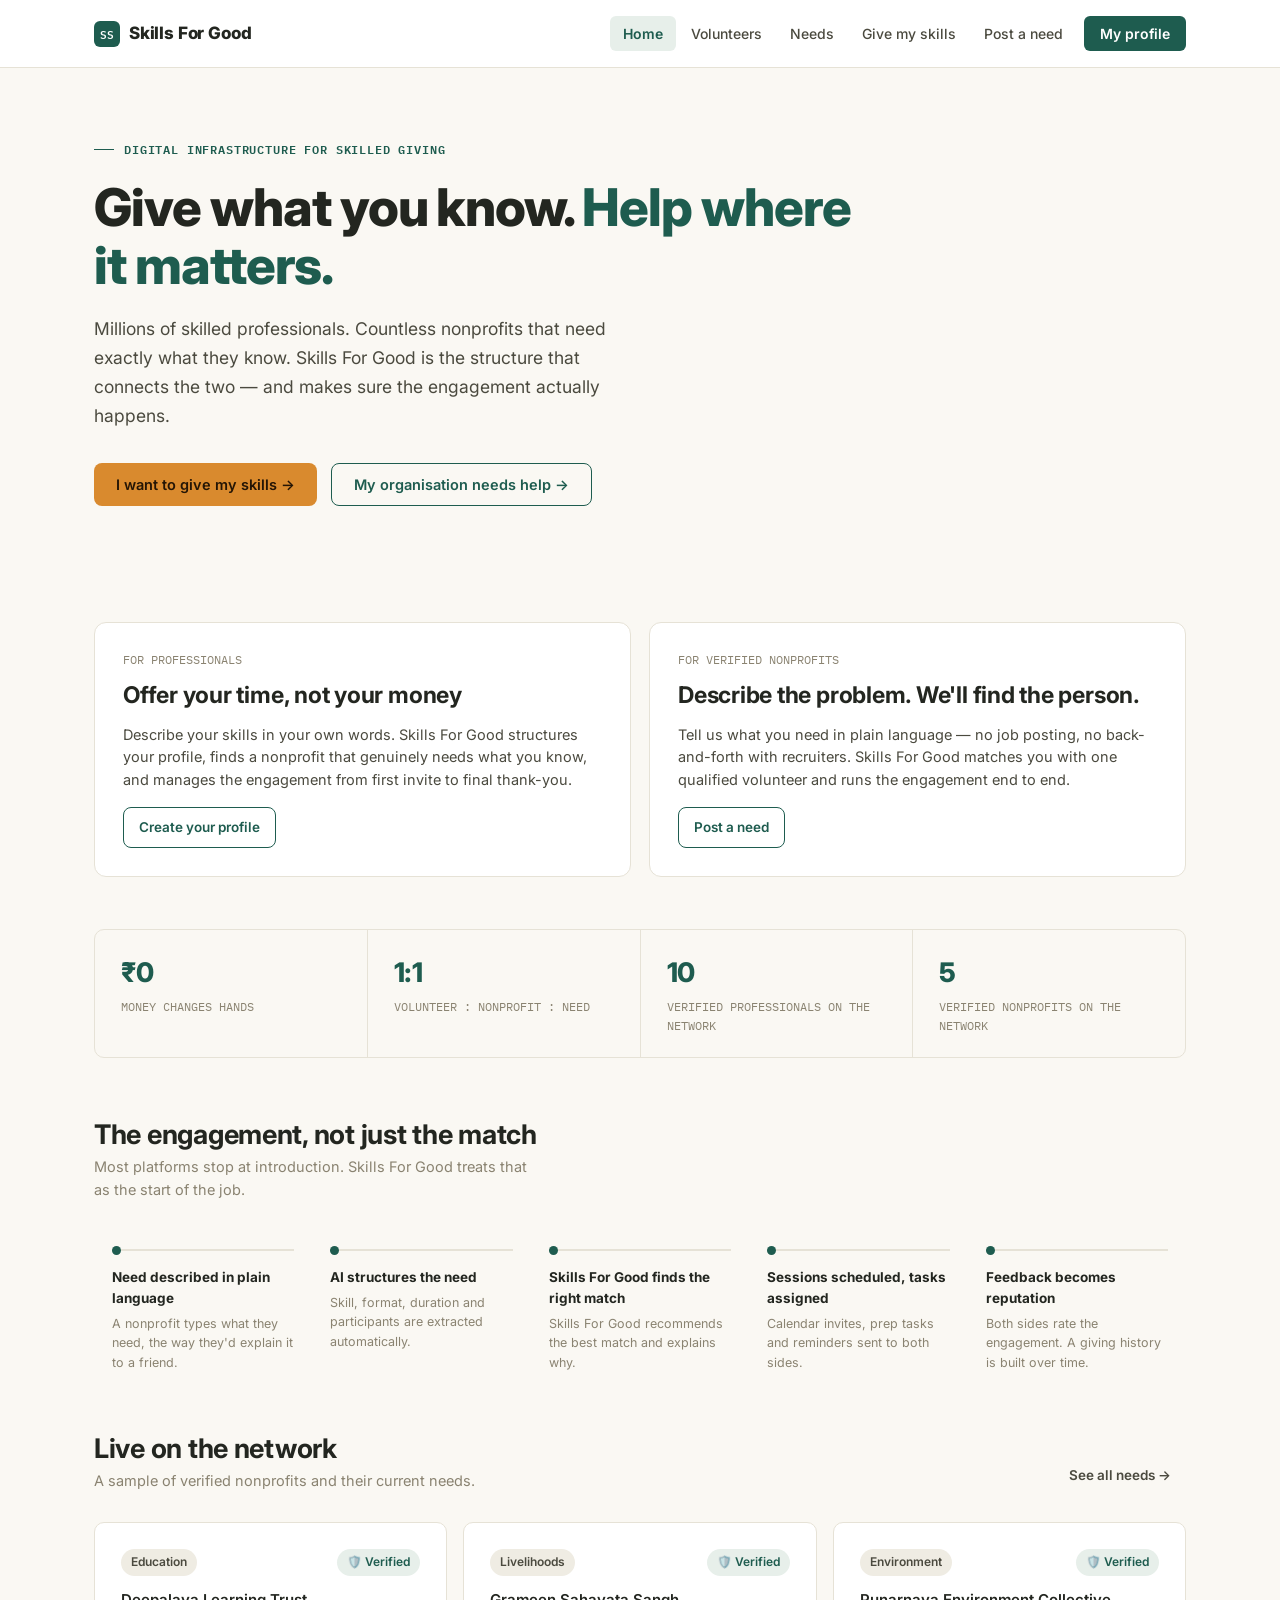
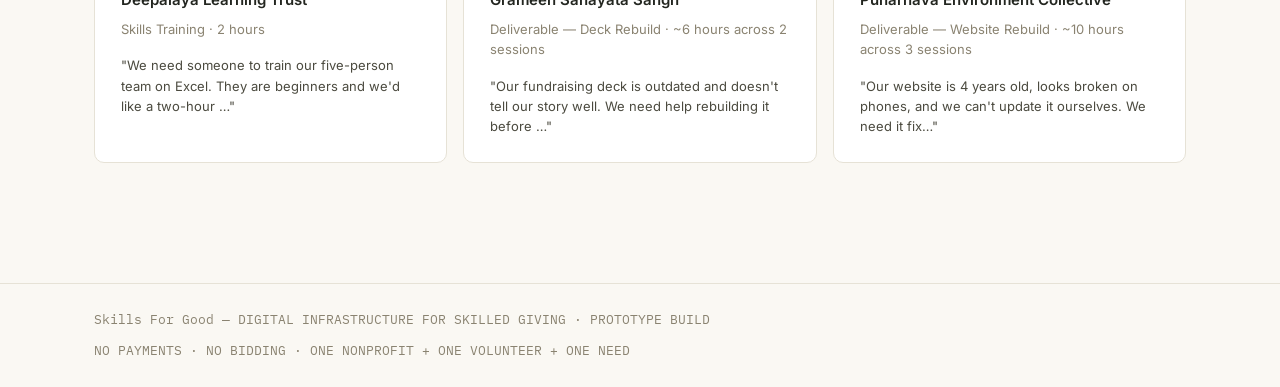
==== index.html @ 3fe84c93 "Update and rename index.html.html to index.html Changed title Changed SkillSetu to Skills For Good" ====
<!DOCTYPE html>
<html lang="en">
<head>
<meta charset="UTF-8">
<meta name="viewport" content="width=device-width, initial-scale=1.0">
<title>Skills-For-Good — Give what you know</title>
<link rel="preconnect" href="https://fonts.googleapis.com">
<link href="https://fonts.googleapis.com/css2?family=Inter:wght@400;500;600;700;800&family=IBM+Plex+Mono:wght@400;500;600&display=swap" rel="stylesheet">
<style>
:root{
  --ink:#232620;
  --ink-soft:#4B4A3F;
  --paper:#FAF8F3;
  --paper-raised:#FFFFFF;
  --primary:#1E5C4F;
  --primary-soft:#28715F;
  --primary-wash:#E7EFEA;
  --marigold:#D98A2E;
  --marigold-wash:#FBEEDC;
  --line:#E6E2D6;
  --line-soft:#EFECE3;
  --muted:#8A8371;
  --danger:#B5493F;
  --danger-wash:#F5E2DF;
  --radius:10px;
}
*{box-sizing:border-box; margin:0; padding:0;}
body{
  font-family:'Inter', sans-serif;
  background:var(--paper);
  color:var(--ink);
  -webkit-font-smoothing:antialiased;
  line-height:1.55;
}
.font-mono{ font-family:'IBM Plex Mono', monospace; }
a{ color:inherit; text-decoration:none; }
button{ font-family:inherit; cursor:pointer; border:none; background:none; }
::selection{ background:var(--marigold-wash); }

#app{ min-height:100vh; display:flex; flex-direction:column; }
.topnav{ position:sticky; top:0; z-index:50; background:var(--paper-raised); border-bottom:1px solid var(--line); }
.topnav-inner{ max-width:1140px; margin:0 auto; padding:16px 24px; display:flex; align-items:center; justify-content:space-between; gap:20px; }
.brand{ display:flex; align-items:center; gap:9px; font-weight:800; font-size:17px; letter-spacing:-0.01em; color:var(--ink); }
.brand-mark{ width:26px; height:26px; border-radius:6px; background:var(--primary); color:#fff; display:flex; align-items:center; justify-content:center; font-family:'IBM Plex Mono',monospace; font-weight:600; font-size:11px; }
.nav-links{ display:flex; gap:2px; align-items:center; }
.nav-links button{ color:var(--ink-soft); font-size:14px; font-weight:500; padding:9px 13px; border-radius:6px; transition:all .15s; }
.nav-links button:hover{ color:var(--ink); background:var(--line-soft); }
.nav-links button.active{ color:var(--primary); background:var(--primary-wash); font-weight:600; }
.nav-cta{ background:var(--primary) !important; color:#fff !important; padding:9px 16px !important; border-radius:6px; font-weight:600 !important; margin-left:6px; }
.nav-cta:hover{ background:var(--primary-soft) !important; }

.page{ flex:1; }
.container{ max-width:1140px; margin:0 auto; padding:0 24px; }
.container-narrow{ max-width:720px; margin:0 auto; padding:0 24px; }

footer{ border-top:1px solid var(--line); padding:26px 24px; margin-top:64px; }
footer .container{ display:flex; justify-content:space-between; align-items:center; flex-wrap:wrap; gap:12px; }
.footer-note{ font-size:12.5px; color:var(--muted); font-family:'IBM Plex Mono',monospace; }

.btn{ display:inline-flex; align-items:center; justify-content:center; gap:8px; padding:12px 22px; border-radius:8px; font-size:14.5px; font-weight:600; transition:all .15s; white-space:nowrap; }
.btn-primary{ background:var(--primary); color:#fff; }
.btn-primary:hover{ background:var(--primary-soft); }
.btn-accent{ background:var(--marigold); color:#241505; }
.btn-accent:hover{ background:#C67A24; }
.btn-outline{ background:transparent; color:var(--primary); border:1.5px solid var(--primary); }
.btn-outline:hover{ background:var(--primary-wash); }
.btn-ghost{ background:transparent; color:var(--ink-soft); }
.btn-ghost:hover{ color:var(--ink); }
.btn-sm{ padding:9px 15px; font-size:13.5px; }
.btn-block{ width:100%; }
.btn:disabled{ opacity:0.4; cursor:not-allowed; }

.card{ background:var(--paper-raised); border:1px solid var(--line); border-radius:var(--radius); padding:26px; }
.eyebrow{ font-family:'IBM Plex Mono',monospace; text-transform:uppercase; letter-spacing:0.08em; font-size:11px; color:var(--primary); font-weight:600; }
.eyebrow.warm{ color:var(--marigold); }
.eyebrow.mut{ color:var(--muted); }
.badge{ display:inline-flex; align-items:center; gap:6px; font-size:12px; font-weight:600; padding:4px 10px; border-radius:100px; }
.badge-verified{ background:var(--primary-wash); color:var(--primary); }
.badge-pending{ background:var(--marigold-wash); color:#8C5A14; }
.badge-neutral{ background:var(--line-soft); color:var(--ink-soft); }
.badge-danger{ background:var(--danger-wash); color:var(--danger); }
.chip{ display:inline-flex; padding:5px 12px; border-radius:100px; font-size:13px; background:var(--primary-wash); color:var(--primary); font-weight:500; }
.divider{ height:1px; background:var(--line); border:none; margin:24px 0; }
.hr-dash{ border:none; border-top:1.5px dashed var(--line); margin:20px 0; }

textarea, input[type=text], input[type=number], input[type=tel], select{
  width:100%; font-family:'Inter',sans-serif; font-size:15px; padding:13px 14px;
  border:1.5px solid var(--line); border-radius:8px; background:#fff; color:var(--ink); transition:border .15s;
}
textarea:focus, input:focus, select:focus{ outline:none; border-color:var(--primary); }
label.field-label{ display:block; font-size:13px; font-weight:600; color:var(--ink-soft); margin-bottom:7px; }

.hero{ padding:72px 0 56px; }
.hero-eyebrow{ font-family:'IBM Plex Mono',monospace; font-size:12px; letter-spacing:0.07em; text-transform:uppercase; color:var(--primary); font-weight:600; margin-bottom:20px; display:flex; align-items:center; gap:10px; }
.hero-eyebrow::before{ content:''; width:20px; height:1.5px; background:var(--primary); }
.hero h1{ font-weight:800; font-size:clamp(34px,4.6vw,52px); line-height:1.12; letter-spacing:-0.02em; max-width:760px; color:var(--ink); }
.hero h1 span{ color:var(--primary); }
.hero p.lede{ font-size:17.5px; color:var(--ink-soft); max-width:560px; margin-top:20px; line-height:1.65; }
.hero-actions{ display:flex; gap:14px; margin-top:32px; flex-wrap:wrap; }

.split-cards{ display:grid; grid-template-columns:1fr 1fr; gap:18px; margin-top:60px; }
.side-card{ border:1.5px solid var(--line); border-radius:12px; padding:28px; background:var(--paper-raised); transition:border-color .15s, transform .15s; cursor:pointer; }
.side-card:hover{ border-color:var(--primary); transform:translateY(-2px); }
.side-card .num{ font-family:'IBM Plex Mono',monospace; font-size:11.5px; color:var(--muted); }
.side-card h3{ font-size:23px; margin:10px 0 10px; color:var(--ink); font-weight:700; letter-spacing:-0.01em; }
.side-card p{ color:var(--ink-soft); font-size:14.5px; margin-bottom:16px; }

.stat-strip{ display:flex; gap:0; border:1px solid var(--line); border-radius:var(--radius); overflow:hidden; margin-top:52px; }
.stat-strip .stat{ flex:1; padding:22px 26px; border-right:1px solid var(--line); }
.stat-strip .stat:last-child{ border-right:none; }
.stat .stat-num{ font-size:27px; font-weight:800; color:var(--primary); letter-spacing:-0.01em; }
.stat .stat-label{ font-size:12px; color:var(--muted); margin-top:4px; font-family:'IBM Plex Mono',monospace; }

.section{ padding:56px 0; }
.section-head{ display:flex; justify-content:space-between; align-items:flex-end; margin-bottom:30px; gap:20px; flex-wrap:wrap; }
.section-head h2{ font-size:27px; color:var(--ink); font-weight:700; letter-spacing:-0.01em; }
.section-head p{ color:var(--muted); font-size:14.5px; max-width:440px; }

.flow-steps{ display:grid; grid-template-columns:repeat(5,1fr); gap:0; position:relative; }
.flow-step{ padding:18px 18px 0; position:relative; }
.flow-step .fs-line{ height:2px; background:var(--line); position:relative; margin-bottom:16px; }
.flow-step .fs-dot{ width:9px; height:9px; border-radius:50%; background:var(--primary); position:absolute; top:-3.5px; left:0; }
.flow-step h4{ font-size:13.5px; font-weight:700; color:var(--ink); margin-bottom:5px; }
.flow-step p{ font-size:12.5px; color:var(--muted); }

/* Stepper (Match -> Schedule -> Prepare -> Engage -> Feedback) */
.stage-stepper{ display:flex; align-items:center; margin:26px 0 40px; }
.stage-item{ display:flex; align-items:center; gap:9px; flex:1; }
.stage-item .sd{ width:26px; height:26px; border-radius:50%; display:flex; align-items:center; justify-content:center; font-size:12px; font-weight:700; font-family:'IBM Plex Mono',monospace; flex-shrink:0; }
.stage-item .sd.done{ background:var(--primary); color:#fff; }
.stage-item .sd.current{ background:var(--marigold); color:#241505; }
.stage-item .sd.pending{ background:var(--line-soft); color:var(--muted); }
.stage-item .sl{ font-size:13px; font-weight:600; color:var(--muted); white-space:nowrap; }
.stage-item .sl.on{ color:var(--ink); }
.stage-connector{ flex:1; height:1.5px; background:var(--line); margin:0 4px; }

.page-head{ padding:44px 0 8px; }
.page-head .eyebrow{ margin-bottom:12px; }
.page-head h1{ font-size:32px; color:var(--ink); font-weight:800; letter-spacing:-0.015em; }
.page-head p{ color:var(--muted); margin-top:10px; font-size:15px; max-width:560px; }

.step-track{ display:flex; gap:8px; margin:26px 0 40px; }
.step-track .st{ flex:1; height:3px; background:var(--line); border-radius:3px; overflow:hidden; }
.step-track .st.done, .step-track .st.current{ background:var(--marigold); }

.extract-anim{ display:flex; align-items:center; gap:10px; color:var(--muted); font-family:'IBM Plex Mono',monospace; font-size:13px; padding:16px 0; }
.dot-flash{ width:6px; height:6px; border-radius:50%; background:var(--marigold); animation:flash 1s infinite; }
.dot-flash:nth-child(2){ animation-delay:.15s;} .dot-flash:nth-child(3){ animation-delay:.3s;}
@keyframes flash{ 0%,100%{opacity:.25;} 50%{opacity:1;} }

.struct-card{ border:1.5px solid var(--primary); border-radius:10px; padding:22px; background:var(--primary-wash); }
.struct-row{ display:flex; justify-content:space-between; padding:9px 0; border-bottom:1px dashed rgba(30,92,79,0.18); font-size:14px; }
.struct-row:last-child{ border-bottom:none; }
.struct-row .k{ color:var(--primary); font-weight:600; font-family:'IBM Plex Mono',monospace; font-size:12px; text-transform:uppercase; letter-spacing:.03em; }
.struct-row .v{ color:var(--ink); font-weight:500; text-align:right; max-width:60%; }

.profile-head{ display:flex; gap:22px; align-items:flex-start; padding:40px 0 8px; flex-wrap:wrap; }
.avatar{ width:72px; height:72px; border-radius:14px; background:var(--primary); color:#fff; display:flex; align-items:center; justify-content:center; font-size:25px; font-weight:700; flex-shrink:0; }
.profile-info h1{ font-size:27px; color:var(--ink); font-weight:800; letter-spacing:-0.01em; }
.profile-info .role{ color:var(--ink-soft); font-size:15px; margin-top:4px; }
.profile-info .meta-row{ display:flex; gap:16px; margin-top:10px; flex-wrap:wrap; font-size:13px; color:var(--muted); }

.ledger-grid{ display:grid; grid-template-columns:repeat(4,1fr); gap:1px; background:var(--line); border:1px solid var(--line); border-radius:var(--radius); overflow:hidden; margin:26px 0; }
.ledger-cell{ background:var(--paper-raised); padding:20px; text-align:center; }
.ledger-cell .lc-num{ font-size:27px; font-weight:800; color:var(--marigold); }
.ledger-cell .lc-label{ font-size:11.5px; color:var(--muted); font-family:'IBM Plex Mono',monospace; margin-top:4px; }

.two-col{ display:grid; grid-template-columns:2fr 1fr; gap:22px; }
.skill-tag{ display:inline-flex; align-items:center; gap:6px; padding:7px 13px; border-radius:100px; background:#fff; border:1px solid var(--line); font-size:13.5px; margin:0 8px 8px 0; }
.skill-tag .lvl{ width:6px; height:6px; border-radius:50%; background:var(--primary); }

.trust-grid{ display:grid; grid-template-columns:1fr 1fr; gap:16px; }
.trust-col .tc-head{ font-size:12px; font-weight:700; text-transform:uppercase; letter-spacing:.04em; font-family:'IBM Plex Mono',monospace; margin-bottom:10px; }
.trust-row{ display:flex; align-items:center; gap:8px; font-size:13.5px; padding:6px 0; }
.trust-mark{ width:16px; height:16px; border-radius:50%; display:flex; align-items:center; justify-content:center; font-size:10px; flex-shrink:0; }
.trust-mark.v{ background:var(--primary); color:#fff; }
.trust-mark.s{ background:var(--line-soft); color:var(--muted); }

.verify-step{ display:flex; gap:14px; align-items:flex-start; padding:16px 0; border-bottom:1px solid var(--line-soft); }
.verify-step:last-child{ border-bottom:none; }
.verify-num{ width:28px; height:28px; border-radius:50%; display:flex; align-items:center; justify-content:center; font-size:13px; font-weight:700; flex-shrink:0; font-family:'IBM Plex Mono',monospace; }
.verify-num.done{ background:var(--primary); color:#fff; }
.verify-num.current{ background:var(--marigold-wash); color:var(--marigold); border:1.5px solid var(--marigold); }
.verify-num.pending{ background:var(--line-soft); color:var(--muted); }
.verify-body{ flex:1; }
.verify-title{ font-weight:600; font-size:14.5px; }
.verify-desc{ font-size:13px; color:var(--muted); margin-top:2px; }

.match-card{ border:1.5px solid var(--line); border-radius:12px; padding:22px; margin-bottom:16px; background:var(--paper-raised); position:relative; transition:border-color .15s; }
.match-card.best{ border-color:var(--marigold); box-shadow:0 0 0 1px var(--marigold); }
.match-card.selected{ border-color:var(--primary); box-shadow:0 0 0 1.5px var(--primary); background:var(--primary-wash); }
.best-tag{ position:absolute; top:-11px; left:20px; background:var(--marigold); color:#241505; font-size:11px; font-weight:700; padding:3px 10px; border-radius:100px; font-family:'IBM Plex Mono',monospace; letter-spacing:.03em; }
.match-top{ display:flex; justify-content:space-between; align-items:flex-start; gap:16px; }
.match-reasons{ margin-top:14px; display:flex; flex-direction:column; gap:7px; }
.match-reason{ display:flex; gap:8px; font-size:13.5px; color:var(--ink-soft); align-items:flex-start; }
.match-reason .ck{ color:var(--primary); flex-shrink:0; font-weight:700; }
.considered-tag{ font-family:'IBM Plex Mono',monospace; font-size:11px; color:var(--muted); text-transform:uppercase; letter-spacing:.04em; }

/* Calendar / scheduling */
.cal-card{ border:1.5px solid var(--primary); border-radius:12px; overflow:hidden; margin-bottom:14px; background:#fff; }
.cal-head{ background:var(--primary-wash); padding:14px 20px; display:flex; justify-content:space-between; align-items:center; }
.cal-head .ch-session{ font-size:12px; font-weight:700; text-transform:uppercase; letter-spacing:.04em; color:var(--primary); font-family:'IBM Plex Mono',monospace; }
.cal-body{ padding:18px 20px; }
.cal-date-row{ display:flex; align-items:baseline; gap:10px; margin-bottom:4px; }
.cal-date-row .cd-day{ font-size:19px; font-weight:800; color:var(--ink); }
.cal-date-row .cd-time{ font-size:14px; color:var(--ink-soft); font-family:'IBM Plex Mono',monospace; }
.cal-mode{ font-size:13px; color:var(--muted); margin-bottom:14px; }
.confirm-list{ display:flex; flex-direction:column; gap:8px; }
.confirm-item{ display:flex; align-items:center; gap:9px; font-size:13.5px; color:var(--ink-soft); }
.confirm-item .cm{ color:var(--primary); font-weight:700; }
.gcal-btn{ display:inline-flex; align-items:center; gap:8px; padding:10px 16px; border-radius:8px; border:1.5px solid var(--line); background:#fff; font-size:13.5px; font-weight:600; color:var(--ink); margin-top:14px; }
.gcal-btn:hover{ border-color:var(--primary); }
.gcal-confirm{ margin-top:12px; padding:12px 14px; background:var(--primary-wash); border-radius:8px; font-size:13px; color:var(--primary); font-weight:600; display:flex; gap:8px; align-items:center; }

.passbook{ border:1.5px solid var(--primary); border-radius:14px; overflow:hidden; background:#fff; margin:26px 0; }
.passbook-head{ background:var(--primary); color:#fff; padding:20px 26px; display:flex; justify-content:space-between; align-items:center; flex-wrap:wrap; gap:10px; }
.passbook-head .ph-title{ font-size:18px; font-weight:700; }
.passbook-head .ph-sub{ font-family:'IBM Plex Mono',monospace; font-size:12px; color:rgba(255,255,255,0.7); margin-top:3px; }
.passbook-body{ padding:8px 0; }
.perf-edge{ height:8px; background:repeating-linear-gradient(to right, var(--paper) 0 6px, transparent 6px 12px); }

.timeline{ padding:22px 26px; }
.tl-item{ display:flex; gap:16px; padding-bottom:26px; position:relative; }
.tl-item:last-child{ padding-bottom:0; }
.tl-item::before{ content:''; position:absolute; left:13px; top:28px; bottom:0; width:1.5px; background:var(--line); }
.tl-item:last-child::before{ display:none; }
.tl-dot{ width:28px; height:28px; border-radius:50%; display:flex; align-items:center; justify-content:center; flex-shrink:0; font-family:'IBM Plex Mono',monospace; font-size:11px; font-weight:700; z-index:1; }
.tl-dot.done{ background:var(--primary); color:#fff; }
.tl-dot.current{ background:var(--marigold); color:#241505; }
.tl-dot.pending{ background:var(--paper); border:1.5px solid var(--line); color:var(--muted); }
.tl-content{ flex:1; padding-top:2px; }
.tl-content .tl-title{ font-weight:600; font-size:14.5px; color:var(--ink); }
.tl-content .tl-date{ font-family:'IBM Plex Mono',monospace; font-size:12px; color:var(--muted); margin-top:2px; }
.tl-content .tl-desc{ font-size:13.5px; color:var(--ink-soft); margin-top:6px; }

.task-list{ display:flex; flex-direction:column; gap:8px; margin-top:10px; }
.task-item{ display:flex; align-items:center; gap:10px; font-size:13.5px; padding:9px 12px; border:1px solid var(--line); border-radius:8px; background:var(--paper-raised); }
.task-item.checked{ background:var(--primary-wash); border-color:var(--primary); }
.task-check{ width:16px; height:16px; border-radius:4px; border:1.5px solid var(--muted); flex-shrink:0; display:flex; align-items:center; justify-content:center; font-size:11px; }
.task-item.checked .task-check{ background:var(--primary); border-color:var(--primary); color:#fff; }
.task-item.checked span.tt{ text-decoration:line-through; color:var(--muted); }
.task-due{ font-size:11px; color:var(--marigold); font-family:'IBM Plex Mono',monospace; margin-left:auto; flex-shrink:0; }

.thread{ border:1px solid var(--line); border-radius:10px; background:#F1EEE5; padding:16px; max-height:280px; overflow-y:auto; display:flex; flex-direction:column; gap:10px; }
.bubble{ max-width:78%; padding:10px 13px; border-radius:11px; font-size:13.5px; line-height:1.45; }
.bubble.them{ background:#fff; border:1px solid var(--line); align-self:flex-start; border-bottom-left-radius:3px; }
.bubble.us{ background:var(--primary); color:#fff; align-self:flex-end; border-bottom-right-radius:3px; }
.bubble.sys{ align-self:center; background:transparent; color:var(--muted); font-family:'IBM Plex Mono',monospace; font-size:11px; text-align:center; }
.bubble .bt{ font-size:10px; opacity:.65; margin-top:4px; }

.integration-row{ display:flex; align-items:center; gap:12px; padding:13px 16px; border:1px solid var(--line); border-radius:8px; margin-bottom:10px; background:var(--paper-raised); }
.integration-row .ir-icon{ width:34px; height:34px; border-radius:8px; background:var(--primary-wash); display:flex; align-items:center; justify-content:center; font-size:16px; flex-shrink:0; }
.integration-row .ir-text{ flex:1; }
.integration-row .ir-title{ font-size:13.5px; font-weight:600; }
.integration-row .ir-sub{ font-size:12px; color:var(--muted); font-family:'IBM Plex Mono',monospace; }

.rating-row{ display:flex; justify-content:space-between; align-items:center; padding:14px 0; border-bottom:1px solid var(--line); }
.rating-row:last-child{ border-bottom:none; }
.stars{ display:flex; gap:5px; }
.star{ width:26px; height:26px; cursor:pointer; color:var(--line); transition:color .1s; }
.star.on{ color:var(--marigold); }

.toast{ position:fixed; bottom:26px; left:50%; transform:translateX(-50%); background:var(--ink); color:#fff; padding:13px 22px; border-radius:8px; font-size:14px; font-weight:500; box-shadow:0 10px 30px rgba(0,0,0,0.2); z-index:200; display:flex; align-items:center; gap:10px; animation:toastin .25s ease; }
@keyframes toastin{ from{ opacity:0; transform:translate(-50%,10px);} to{opacity:1; transform:translate(-50%,0);} }
.pill-select{ display:flex; gap:8px; flex-wrap:wrap; }
.pill-opt{ padding:9px 15px; border:1.5px solid var(--line); border-radius:100px; font-size:13.5px; font-weight:500; color:var(--ink-soft); }
.pill-opt.on{ border-color:var(--primary); background:var(--primary); color:#fff; }
.grid-2{ display:grid; grid-template-columns:1fr 1fr; gap:16px; }
.grid-3{ display:grid; grid-template-columns:repeat(3,1fr); gap:16px; }
.mut{ color:var(--muted); }
.mb-8{margin-bottom:8px;} .mb-12{margin-bottom:12px;} .mb-16{margin-bottom:16px;} .mb-24{margin-bottom:24px;} .mb-32{margin-bottom:32px;}
.mt-8{margin-top:8px;} .mt-12{margin-top:12px;} .mt-16{margin-top:16px;} .mt-24{margin-top:24px;} .mt-32{margin-top:32px;}
.flex{ display:flex; } .items-center{ align-items:center; } .justify-between{ justify-content:space-between; } .gap-8{gap:8px;} .gap-12{gap:12px;} .gap-16{gap:16px;}
.small{ font-size:13px; }
.tiny{ font-size:11.5px; }
.clickable-list-item{ padding:16px; border:1px solid var(--line); border-radius:8px; margin-bottom:10px; cursor:pointer; transition:border-color .15s, background .15s; background:var(--paper-raised); }
.clickable-list-item:hover{ border-color:var(--primary); }
.clickable-list-item.selected{ border-color:var(--primary); background:var(--primary-wash); }

@media (max-width: 860px){
  .split-cards{ grid-template-columns:1fr; }
  .stat-strip{ flex-wrap:wrap; }
  .stat-strip .stat{ flex:1 1 50%; border-bottom:1px solid var(--line); }
  .flow-steps{ grid-template-columns:1fr 1fr; gap:20px; }
  .two-col{ grid-template-columns:1fr; }
  .ledger-grid{ grid-template-columns:1fr 1fr; }
  .grid-2, .grid-3{ grid-template-columns:1fr; }
  .trust-grid{ grid-template-columns:1fr; }
  .nav-links{ display:none; }
  .stage-stepper .sl{ display:none; }
}
</style>
</head>
<body>
<div id="app"></div>
<script>
/* =========================================================
   Skills For Good PROTOTYPE — mock data + SPA render engine
   ========================================================= */

const VOLUNTEERS = [
  { id:'v1', name:'Naveen Prashanth', initials:'NP', role:'Senior Marketing Manager', company:'Consumer goods, 12 yrs', location:'Bengaluru', verified:true,
    skills:[{name:'Digital Marketing',lvl:'Expert'},{name:'Analytics',lvl:'Expert'},{name:'Presentations',lvl:'Advanced'},{name:'MS Excel',lvl:'Advanced'},{name:'Brand Strategy',lvl:'Expert'}],
    availability:'Weekends, 2–3 hrs', interests:['Education','Livelihoods'],
    bio:"I've worked in marketing for 12 years. I'm strong at Excel, analytics, presentations and digital marketing.",
    hoursGiven:18, projectsCompleted:5, orgsHelped:4, rating:4.9,
    trainingHistory:true },
  { id:'v2', name:'Ritika Chandran', initials:'RC', role:'Product Designer', company:'FinTech, 8 yrs', location:'Chennai', verified:true,
    skills:[{name:'UI/UX Design',lvl:'Expert'},{name:'Figma',lvl:'Expert'},{name:'Design Systems',lvl:'Advanced'},{name:'User Research',lvl:'Advanced'}],
    availability:'Weekday evenings', interests:['Women\'s Empowerment','Healthcare'],
    bio:"8 years in product design, mostly fintech apps. Comfortable running design workshops and building from scratch.",
    hoursGiven:12, projectsCompleted:3, orgsHelped:3, rating:5.0 },
  { id:'v3', name:'Arjun Mehta', initials:'AM', role:'Finance Controller', company:'Manufacturing, 15 yrs', location:'Pune', verified:true,
    skills:[{name:'Financial Modelling',lvl:'Expert'},{name:'Budgeting',lvl:'Expert'},{name:'MS Excel',lvl:'Expert'},{name:'Compliance',lvl:'Advanced'}],
    availability:'Weekends', interests:['Livelihoods','Environment'],
    bio:"15 years in finance leadership roles. I can help with budgeting, financial models and cost control for small teams.",
    hoursGiven:26, projectsCompleted:7, orgsHelped:5, rating:4.8 },
  { id:'v4', name:'Sanya Kapoor', initials:'SK', role:'HR Business Partner', company:'IT Services, 10 yrs', location:'Gurugram', verified:true,
    skills:[{name:'HR Process Design',lvl:'Expert'},{name:'Hiring',lvl:'Advanced'},{name:'Policy Writing',lvl:'Advanced'},{name:'Facilitation',lvl:'Advanced'}],
    availability:'Weekends, flexible', interests:['Education','Women\'s Empowerment'],
    bio:"10 years building HR processes for fast-growing teams. Can help nonprofits set up hiring and people processes.",
    hoursGiven:9, projectsCompleted:2, orgsHelped:2, rating:4.7 },
  { id:'v5', name:'Karthik Subramaniam', initials:'KS', role:'Data Analyst', company:'E-commerce, 6 yrs', location:'Chennai', verified:true,
    skills:[{name:'Data Analysis',lvl:'Expert'},{name:'MS Excel',lvl:'Expert'},{name:'SQL',lvl:'Advanced'},{name:'Dashboards',lvl:'Advanced'}],
    availability:'Weekday evenings, weekends', interests:['Healthcare','Environment'],
    bio:"6 years turning messy data into decisions. Strong in Excel, SQL and building simple dashboards for small teams.",
    hoursGiven:14, projectsCompleted:4, orgsHelped:3, rating:4.9 },
  { id:'v6', name:'Divya Ramaswamy', initials:'DR', role:'Legal Counsel', company:'Corporate law, 9 yrs', location:'Mumbai', verified:true,
    skills:[{name:'Contracts',lvl:'Expert'},{name:'Compliance',lvl:'Expert'},{name:'Governance',lvl:'Advanced'}],
    availability:'Weekends', interests:['Women\'s Empowerment','Education'],
    bio:"9 years as in-house counsel. I help small organisations get their contracts and governance basics right.",
    hoursGiven:7, projectsCompleted:2, orgsHelped:2, rating:5.0 },
  { id:'v7', name:'Farhan Ali Khan', initials:'FK', role:'Software Engineering Lead', company:'SaaS, 11 yrs', location:'Hyderabad', verified:true,
    skills:[{name:'Web Development',lvl:'Expert'},{name:'Technical Architecture',lvl:'Expert'},{name:'Product Strategy',lvl:'Advanced'}],
    availability:'Weekends', interests:['Education','Livelihoods'],
    bio:"11 years building products. I can help nonprofits fix or rebuild their websites and basic tech infrastructure.",
    hoursGiven:21, projectsCompleted:5, orgsHelped:4, rating:4.8 },
  { id:'v8', name:'Meera Iyer', initials:'MI', role:'Growth & Social Media Lead', company:'D2C brand, 7 yrs', location:'Bengaluru', verified:true,
    skills:[{name:'Social Media Strategy',lvl:'Expert'},{name:'Content Planning',lvl:'Advanced'},{name:'Analytics',lvl:'Advanced'}],
    availability:'Weekday evenings', interests:['Environment','Healthcare'],
    bio:"7 years running social and growth for a D2C brand. Happy to build a social media playbook for a small team.",
    hoursGiven:11, projectsCompleted:3, orgsHelped:3, rating:4.9 },
  { id:'v9', name:'Rohan Deshpande', initials:'RD', role:'Management Consultant', company:'Strategy consulting, 9 yrs', location:'Mumbai', verified:true,
    skills:[{name:'Fundraising Strategy',lvl:'Expert'},{name:'Presentations',lvl:'Expert'},{name:'Financial Modelling',lvl:'Advanced'}],
    availability:'Weekends', interests:['Livelihoods','Education'],
    bio:"9 years in strategy consulting. I've built fundraising decks and pitch narratives for early-stage teams.",
    hoursGiven:16, projectsCompleted:4, orgsHelped:4, rating:5.0 },
  { id:'v10', name:'Priya Natarajan', initials:'PN', role:'Brand & Communications Lead', company:'Media, 13 yrs', location:'Chennai', verified:true,
    skills:[{name:'Brand Strategy',lvl:'Expert'},{name:'Presentations',lvl:'Expert'},{name:'Digital Marketing',lvl:'Advanced'},{name:'MS Excel',lvl:'Intermediate'}],
    availability:'Weekends, 2 hrs', interests:['Education','Women\'s Empowerment'],
    bio:"13 years in brand and communications. I enjoy teaching — comfortable running hands-on training sessions.",
    hoursGiven:19, projectsCompleted:5, orgsHelped:4, rating:4.9, trainingHistory:true },
];

const NONPROFITS = [
  { id:'n1', name:'Deepalaya Learning Trust', cause:'Education', location:'Chennai, TN', verified:true, contact:'Lakshmi Venkat, Programme Director', regNo:'12A/80G — CSR00034521',
    description:'Runs after-school learning centres for children from low-income communities across 6 centres in Chennai.' },
  { id:'n2', name:'Grameen Sahayata Sangh', cause:'Livelihoods', location:'Pune, MH', verified:true, contact:'Manoj Kulkarni, Executive Director', regNo:'12A/80G — CSR00028147',
    description:'Supports rural self-help groups with skills training and market access for handicraft and agri products.' },
  { id:'n3', name:'Punarnava Environment Collective', cause:'Environment', location:'Bengaluru, KA', verified:true, contact:'Ananya Rao, Founder', regNo:'12A/80G — CSR00041098',
    description:'Works on urban lake restoration and community-led waste management programmes.' },
  { id:'n4', name:'Arogya Community Health Foundation', cause:'Healthcare', location:'Hyderabad, TG', verified:true, contact:'Dr. Suresh Reddy, Trustee', regNo:'12A/80G — CSR00019273',
    description:'Runs mobile health camps and a maternal health awareness programme in peri-urban Hyderabad.' },
  { id:'n5', name:'Udaan Women\'s Collective', cause:'Women\'s Empowerment', location:'Gurugram, HR', verified:true, contact:'Neha Sharma, Programme Lead', regNo:'12A/80G — CSR00037654',
    description:'Trains women from underserved communities in vocational skills and helps them access markets and credit.' },
];

const NEEDS = [
  { id:'q1', nonprofitId:'n1', raw:"We need someone to train our five-person team on Excel. They are beginners and we'd like a two-hour session, ideally on a Saturday.",
    structured:{ skill:'MS Excel', type:'Skills Training', duration:'2 hours', participants:'5 team members (beginner)', format:'Single session, online', sessions:1 }, status:'open' },
  { id:'q2', nonprofitId:'n2', raw:"Our fundraising deck is outdated and doesn't tell our story well. We need help rebuilding it before our donor meeting next month.",
    structured:{ skill:'Fundraising Strategy / Presentations', type:'Deliverable — Deck Rebuild', duration:'~6 hours across 2 sessions', participants:'Programme lead + 1 coordinator', format:'2 working sessions', sessions:2 }, status:'open' },
  { id:'q3', nonprofitId:'n3', raw:"Our website is 4 years old, looks broken on phones, and we can't update it ourselves. We need it fixed and simplified.",
    structured:{ skill:'Web Development', type:'Deliverable — Website Rebuild', duration:'~10 hours across 3 sessions', participants:'Founder + comms volunteer', format:'3 working sessions', sessions:3 }, status:'open' },
  { id:'q4', nonprofitId:'n4', raw:"We collect patient data from our health camps on paper. We'd like someone to help us analyse a year's data and show us what it's telling us.",
    structured:{ skill:'Data Analysis', type:'Deliverable — Data Analysis', duration:'~5 hours across 2 sessions', participants:'Programme coordinator', format:'2 working sessions', sessions:2 }, status:'open' },
  { id:'q5', nonprofitId:'n5', raw:"We want to teach our women's collective digital marketing basics over a few weekends so they can sell their products online themselves.",
    structured:{ skill:'Digital Marketing', type:'Skills Training — Multi-session', duration:'4 sessions of 2 hrs, Saturdays', participants:'12 collective members', format:'4-session course', sessions:4 }, status:'open' },
  { id:'q6', nonprofitId:'n1', raw:"We need a financial model to show a foundation what our costs look like if we expand to 3 more centres.",
    structured:{ skill:'Financial Modelling', type:'Deliverable — Financial Model', duration:'~6 hours across 2 sessions', participants:'Programme Director', format:'2 working sessions', sessions:2 }, status:'open' },
  { id:'q7', nonprofitId:'n2', raw:"We're hiring our first 3 employees and have no idea how to structure offer letters, interviews or onboarding.",
    structured:{ skill:'HR Process Design', type:'Deliverable — HR Setup', duration:'~4 hours across 2 sessions', participants:'Executive Director', format:'2 working sessions', sessions:2 }, status:'open' },
  { id:'q8', nonprofitId:'n3', raw:"We want to grow our Instagram and get more volunteers to our lake clean-up drives, but no one on our team understands social media strategy.",
    structured:{ skill:'Social Media Strategy', type:'Deliverable — Strategy Playbook', duration:'~4 hours across 2 sessions', participants:'Comms volunteer', format:'2 working sessions', sessions:2 }, status:'open' },
  { id:'q9', nonprofitId:'n4', raw:"Our partnership agreements with hospitals need a legal review before we sign the next one.",
    structured:{ skill:'Contracts / Compliance', type:'Deliverable — Legal Review', duration:'~3 hours across 1–2 sessions', participants:'Trustee', format:'1–2 sessions', sessions:2 }, status:'open' },
  { id:'q10', nonprofitId:'n5', raw:"We need to redo our brand — name, logo feel and messaging haven't kept up with how much we've grown.",
    structured:{ skill:'Brand Strategy', type:'Deliverable — Brand Refresh', duration:'~8 hours across 3 sessions', participants:'Programme Lead + Founder', format:'3 working sessions', sessions:3 }, status:'open' },
];

// Ranking stays under the hood — only qualitative reasons are ever shown in the UI
const MATCH_REASONS = {
  q1: [
    { vid:'v1', score:96, reasons:["12 years of hands-on Excel and analytics experience","Has previously run beginner-level training sessions","Available on Saturdays — matches the requested slot","Based in Bengaluru, comfortable running remote sessions"] },
    { vid:'v3', score:81, reasons:["Excel is a core strength from 15 years in finance","Weekend availability matches the request","No prior record of training beginner groups specifically"] },
    { vid:'v5', score:74, reasons:["Strong Excel skills from a data analysis background","Available weekday evenings and weekends","No prior record of running group training sessions"] },
  ]
};
function defaultMatchesFor(need){
  const key = need.structured.skill.toLowerCase();
  const scored = VOLUNTEERS.map(v=>{
    let score = 40 + Math.round(Math.random()*8);
    const hit = v.skills.find(s=>key.includes(s.name.toLowerCase().split(' ')[0]) || s.name.toLowerCase().includes(key.split(' ')[0]) || key.includes(s.name.toLowerCase()));
    if(hit){ score += 38; }
    if(v.interests.some(i=>i.toLowerCase().includes(NONPROFITS.find(n=>n.id===need.nonprofitId).cause.toLowerCase().slice(0,5)))) score += 6;
    return { vid:v.id, score:Math.min(score,97) };
  }).sort((a,b)=>b.score-a.score).slice(0,3);
  return scored.map((s,i)=>({ vid:s.vid, score:s.score, reasons: buildGenericReasons(VOLUNTEERS.find(v=>v.id===s.vid), need, i===0) }));
}
function buildGenericReasons(v, need, isBest){
  const r = [];
  const matchedSkill = v.skills.find(s=> need.structured.skill.toLowerCase().includes(s.name.toLowerCase().split(' ')[0]));
  if(matchedSkill) r.push(`Skilled in ${matchedSkill.name} (${matchedSkill.lvl.toLowerCase()} level)`);
  r.push(`${v.company.split(',')[1]?.trim() || 'Experienced'} professional — background fits this kind of request`);
  r.push(`Availability: ${v.availability}`);
  if(!isBest) r.push('A relevant fit, though a step behind the top match on session experience');
  return r;
}
function getMatches(need){ return MATCH_REASONS[need.id] || defaultMatchesFor(need); }

/* ---------------- App State ---------------- */
const state = {
  page:'landing',
  params:{},
  onboardingBio:"I've worked in marketing for 12 years. I'm strong at Excel, analytics, presentations and digital marketing.",
  onboardingExtracted:false,
  onboardingExtracting:false,
  onboardingStep:'bio', // bio -> verify -> review
  verify:{ mobile:'98450 12345', mobileSent:false, mobileVerified:false, otp:'', email:'naveen@brandworks.co.in', emailVerifying:false, emailVerified:false },
  npVerify:{ regChecking:false, regVerified:false, contactChecking:false, contactVerified:false },
  newVolunteer:null,
  needDraft:{ nonprofitId:'n1', raw:"We need someone to train our five-person team on Excel. They are beginners and we'd like a two-hour session, ideally on a Saturday." },
  needExtracted:false,
  needExtracting:false,
  selectedMatchVid:null,
  fallbackTriggered:false,
  engagements:{},
  activeEngagementNeedId:null,
  gcalConfirmed:{},
  feedbackStep:'volunteer',
  feedbackDraft:{ quality:0, communication:0, reliability:0, completed:true },
  reputationVid:'v1',
};

function go(page, params={}){ state.page = page; state.params = params; render(); window.scrollTo({top:0, behavior:'instant'}); }
function toast(msg){
  const t = document.createElement('div'); t.className='toast'; t.innerHTML = msg;
  document.body.appendChild(t);
  setTimeout(()=>t.remove(), 2600);
}
function icon(name){
  const map = { check:'✓', cal:'📅', wa:'💬', bell:'🔔', doc:'📄', shield:'🛡️', clock:'⏱', mobile:'📱', mail:'✉️', building:'🏛' };
  return map[name] || '•';
}

/* ---------------- Engagement builder ---------------- */
function nextSaturday(offsetWeeks){
  const d = new Date();
  d.setDate(d.getDate() + ((6 - d.getDay() + 7) % 7 || 7) + offsetWeeks*7);
  return d;
}
function fmtDate(d){ return d.toLocaleDateString('en-IN', { weekday:'long', day:'numeric', month:'long' }); }

function buildEngagement(need, volunteer){
  const nonprofit = NONPROFITS.find(n=>n.id===need.nonprofitId);
  const sessionCount = need.structured.sessions;
  const sessionTitles = {
    1: ['Session'],
    2: ['Kickoff & scoping','Delivery & handover'],
    3: ['Kickoff & scoping','Build / working session','Review & handover'],
    4: ['Introduction','Core Skills','Applied Practice','Practical Project'],
  }[sessionCount] || Array.from({length:sessionCount}, (_,i)=>`Session ${i+1}`);

  const sessions = sessionTitles.map((title,i)=>{
    const d = nextSaturday(i);
    return {
      id:'s'+(i+1), title, dateObj:d, date:fmtDate(d), time:'10:00 – 12:00 IST', status: i===0 ? 'upcoming' : 'scheduled',
      volTasks:[ {t:'Confirm availability for the slot', done:i>0}, {t: i===0 ? 'Review the need brief' : 'Prepare materials for this session', done:false, dueDaysBefore:2} ],
      npTasks:[ {t:'Share team background with volunteer', done:i>0}, {t:'Set up the room / video link', done:false, dueDaysBefore:2} ],
    };
  });

  return {
    needId: need.id, nonprofit, volunteer, need, sessions,
    status:'scheduled',
    calendarCreated:true,
    reminders:[
      `Volunteer reminded 24 hrs before ${sessions[0].title}`,
      `${nonprofit.name} reminded to prepare participant list`,
    ],
    comms:[
      { from:'system', text:`Skills For Good has connected you both for "${need.structured.type}". This thread is only for this engagement.` , t:'now'},
      { from:'nonprofit', text:`Hi ${volunteer.name.split(' ')[0]}, thank you so much for offering your time! Looking forward to ${sessions[0].date}.`, t:'2m ago' },
      { from:'volunteer', text:`Happy to help, ${nonprofit.contact.split(',')[0]}! Could you share the group's current comfort level beforehand?`, t:'just now' },
    ],
    currentSessionIndex:0,
    completed:false,
    feedback:{ volunteerToNonprofit:null, nonprofitToVolunteer:null },
  };
}

/* ---------------- Renderers ---------------- */
function render(){
  const app = document.getElementById('app');
  app.innerHTML = `
    ${renderNav()}
    <div class="page">${renderPage()}</div>
    ${renderFooter()}
  `;
  attachHandlers();
}

function renderNav(){
  const links = [ ['landing','Home'], ['browse-volunteers','Volunteers'], ['browse-needs','Needs'] ];
  return `
  <div class="topnav">
    <div class="topnav-inner">
      <div class="brand" style="cursor:pointer" data-nav="landing"><div class="brand-mark">SS</div> Skills For Good</div>
      <div class="nav-links">
        ${links.map(([p,l])=>`<button data-nav="${p}" class="${state.page===p?'active':''}">${l}</button>`).join('')}
        <button data-nav="volunteer-onboard">Give my skills</button>
        <button data-nav="nonprofit-onboard">Post a need</button>
        <button class="nav-cta" data-nav="reputation" data-params='{"vid":"v1"}'>My profile</button>
      </div>
    </div>
  </div>`;
}

function renderFooter(){
  return `<footer><div class="container">
    <div class="footer-note">Skills For Good — DIGITAL INFRASTRUCTURE FOR SKILLED GIVING · PROTOTYPE BUILD</div>
    <div class="footer-note">NO PAYMENTS · NO BIDDING · ONE NONPROFIT + ONE VOLUNTEER + ONE NEED</div>
  </div></footer>`;
}

function renderPage(){
  switch(state.page){
    case 'landing': return renderLanding();
    case 'browse-volunteers': return renderBrowseVolunteers();
    case 'browse-needs': return renderBrowseNeeds();
    case 'volunteer-onboard': return renderVolunteerOnboard();
    case 'volunteer-profile': return renderVolunteerProfile();
    case 'nonprofit-onboard': return renderNonprofitOnboard();
    case 'create-need': return renderCreateNeed();
    case 'matching': return renderMatching();
    case 'schedule': return renderSchedule();
    case 'engagement': return renderEngagement();
    case 'feedback': return renderFeedback();
    case 'reputation': return renderReputation();
    default: return renderLanding();
  }
}

/* Reusable stage stepper for the core journey */
function renderStageStepper(current){
  const stages = ['Match','Schedule','Prepare','Engage','Feedback'];
  const idx = stages.indexOf(current);
  return `<div class="stage-stepper">
    ${stages.map((s,i)=>{
      const cls = i<idx ? 'done' : i===idx ? 'current' : 'pending';
      const mark = i<idx ? '✓' : (i+1);
      const row = `<div class="stage-item"><div class="sd ${cls}">${mark}</div><span class="sl ${i<=idx?'on':''}">${s}</span></div>`;
      return i < stages.length-1 ? row + `<div class="stage-connector"></div>` : row;
    }).join('')}
  </div>`;
}

/* ---- Landing ---- */
function renderLanding(){
  return `
  <div class="container">
    <div class="hero">
      <div class="hero-eyebrow">Digital infrastructure for skilled giving</div>
      <h1>Give what you know. <span>Help where it matters.</span></h1>
      <p class="lede">Millions of skilled professionals. Countless nonprofits that need exactly what they know. Skills For Good is the structure that connects the two — and makes sure the engagement actually happens.</p>
      <div class="hero-actions">
        <button class="btn btn-accent" data-nav="volunteer-onboard">I want to give my skills →</button>
        <button class="btn btn-outline" data-nav="nonprofit-onboard">My organisation needs help →</button>
      </div>
    </div>

    <div class="split-cards">
      <div class="side-card" data-nav="volunteer-onboard">
        <div class="num font-mono">FOR PROFESSIONALS</div>
        <h3>Offer your time, not your money</h3>
        <p>Describe your skills in your own words. Skills For Good structures your profile, finds a nonprofit that genuinely needs what you know, and manages the engagement from first invite to final thank-you.</p>
        <span class="btn btn-outline btn-sm">Create your profile</span>
      </div>
      <div class="side-card" data-nav="nonprofit-onboard">
        <div class="num font-mono">FOR VERIFIED NONPROFITS</div>
        <h3>Describe the problem. We'll find the person.</h3>
        <p>Tell us what you need in plain language — no job posting, no back-and-forth with recruiters. Skills For Good matches you with one qualified volunteer and runs the engagement end to end.</p>
        <span class="btn btn-outline btn-sm">Post a need</span>
      </div>
    </div>

    <div class="stat-strip">
      <div class="stat"><div class="stat-num">₹0</div><div class="stat-label">MONEY CHANGES HANDS</div></div>
      <div class="stat"><div class="stat-num">1:1</div><div class="stat-label">VOLUNTEER : NONPROFIT : NEED</div></div>
      <div class="stat"><div class="stat-num">10</div><div class="stat-label">VERIFIED PROFESSIONALS ON THE NETWORK</div></div>
      <div class="stat"><div class="stat-num">5</div><div class="stat-label">VERIFIED NONPROFITS ON THE NETWORK</div></div>
    </div>

    <div class="section">
      <div class="section-head">
        <div><h2>The engagement, not just the match</h2><p>Most platforms stop at introduction. Skills For Good treats that as the start of the job.</p></div>
      </div>
      <div class="flow-steps">
        ${['Need described in plain language','AI structures the need','Skills For Good finds the right match','Sessions scheduled, tasks assigned','Feedback becomes reputation']
          .map((t,i)=>`<div class="flow-step"><div class="fs-line"><div class="fs-dot"></div></div><h4>${t}</h4><p>${['A nonprofit types what they need, the way they\'d explain it to a friend.','Skill, format, duration and participants are extracted automatically.','Skills For Good recommends the best match and explains why.','Calendar invites, prep tasks and reminders sent to both sides.','Both sides rate the engagement. A giving history is built over time.'][i]}</p></div>`).join('')}
      </div>
    </div>

    <div class="section" style="padding-top:0;">
      <div class="section-head">
        <div><h2>Live on the network</h2><p>A sample of verified nonprofits and their current needs.</p></div>
        <button class="btn btn-ghost btn-sm" data-nav="browse-needs">See all needs →</button>
      </div>
      <div class="grid-3">
        ${NEEDS.slice(0,3).map(q=>{
          const np = NONPROFITS.find(n=>n.id===q.nonprofitId);
          return `<div class="card">
            <div class="flex justify-between items-center mb-12">
              <span class="badge badge-neutral">${np.cause}</span>
              <span class="badge badge-verified">${icon('shield')} Verified</span>
            </div>
            <div style="font-weight:600; font-size:15px;" class="mb-8">${np.name}</div>
            <div class="small mut mb-16">${q.structured.type} · ${q.structured.duration}</div>
            <div class="small" style="color:var(--ink-soft)">"${q.raw.length>100? q.raw.slice(0,100)+'…' : q.raw}"</div>
          </div>`;
        }).join('')}
      </div>
    </div>
  </div>`;
}

/* ---- Browse volunteers / needs ---- */
function renderBrowseVolunteers(){
  return `<div class="container">
    <div class="page-head">
      <div class="eyebrow">THE NETWORK</div>
      <h1>Verified professionals</h1>
      <p>Experienced people who've offered their time. Not students, not a resume board — a network of specific, verified skills.</p>
    </div>
    <div class="grid-3 mt-32">
      ${VOLUNTEERS.map(v=>`
        <div class="card" style="cursor:pointer" data-nav="volunteer-profile" data-params='{"vid":"${v.id}"}'>
          <div class="flex items-center gap-12 mb-16">
            <div class="avatar" style="width:46px;height:46px;font-size:16px;">${v.initials}</div>
            <div><div style="font-weight:600;">${v.name}</div><div class="tiny mut">${v.role}</div></div>
          </div>
          <div class="mb-12">${v.skills.slice(0,3).map(s=>`<span class="skill-tag"><span class="lvl"></span>${s.name}</span>`).join('')}</div>
          <div class="flex justify-between items-center">
            <span class="badge badge-verified">${icon('shield')} Verified</span>
            <span class="tiny mut">${v.location}</span>
          </div>
        </div>`).join('')}
    </div>
  </div>`;
}

function renderBrowseNeeds(){
  return `<div class="container">
    <div class="page-head">
      <div class="eyebrow">THE NETWORK</div>
      <h1>Open needs</h1>
      <p>Requests from verified nonprofits, structured by Skills For Good's matching layer.</p>
    </div>
    <div class="mt-32">
      ${NEEDS.map(q=>{
        const np = NONPROFITS.find(n=>n.id===q.nonprofitId);
        return `<div class="clickable-list-item" data-nav="matching" data-params='{"needId":"${q.id}"}'>
          <div class="flex justify-between items-center mb-8">
            <div class="flex items-center gap-12"><span class="badge badge-neutral">${np.cause}</span><span style="font-weight:600;">${np.name}</span></div>
            <span class="btn btn-outline btn-sm">View match →</span>
          </div>
          <div class="small mut mb-8">${q.structured.type} · ${q.structured.skill} · ${q.structured.duration}</div>
          <div class="small" style="color:var(--ink-soft)">"${q.raw}"</div>
        </div>`;
      }).join('')}
    </div>
  </div>`;
}

/* ---- Volunteer onboarding (bio -> verify -> review) ---- */
function extractSkillsFromBio(bio){
  const catalog = ['excel','analytics','presentations','digital marketing','marketing','design','figma','finance','financial model','budgeting','data analysis','sql','hr','hiring','legal','contracts','compliance','web development','social media','brand','fundraising'];
  const found = [];
  const lower = bio.toLowerCase();
  catalog.forEach(k=>{ if(lower.includes(k) && !found.some(f=>f.toLowerCase().includes(k))) found.push(k.replace(/\b\w/g, c=>c.toUpperCase())); });
  const yearsMatch = bio.match(/(\d+)\s*year/i);
  const years = yearsMatch ? yearsMatch[1] : '—';
  return {
    skills: found.length? found.slice(0,6) : ['Generalist'],
    experience: years + (years!=='—' ? ' years' : ''),
    seniority: (parseInt(years)||0) >= 10 ? 'Senior / Leadership level' : (parseInt(years)||0) >= 5 ? 'Mid-senior level' : 'Early-mid career',
  };
}

function renderVolunteerOnboard(){
  if(state.onboardingStep==='verify') return renderVolunteerVerify();
  if(state.onboardingStep==='review') return renderVolunteerReview();
  const extracted = state.onboardingExtracted ? extractSkillsFromBio(state.onboardingBio) : null;
  return `<div class="container-narrow">
    <div class="page-head">
      <div class="eyebrow">GIVE YOUR SKILLS</div>
      <h1>Tell us about yourself</h1>
      <p>Write it the way you'd describe yourself to a friend. No forms, no taxonomy to fill in — Skills For Good structures it for you.</p>
    </div>
    <div class="step-track"><div class="st current"></div><div class="st"></div><div class="st"></div></div>

    <div class="card">
      <label class="field-label">Your professional background & skills</label>
      <textarea id="bio-input" rows="4">${state.onboardingBio}</textarea>
      <div class="flex justify-between items-center mt-16">
        <span class="tiny mut">Try editing this, or leave the sample as-is.</span>
        <button class="btn btn-primary btn-sm" id="extract-btn" ${state.onboardingExtracting?'disabled':''}>
          ${state.onboardingExtracting? 'Extracting…' : 'Extract with AI →'}
        </button>
      </div>
      ${state.onboardingExtracting ? `<div class="extract-anim"><span class="dot-flash"></span><span class="dot-flash"></span><span class="dot-flash"></span> Reading your background and matching it to a skill taxonomy…</div>` : ''}
      ${extracted ? `
        <hr class="hr-dash">
        <div class="eyebrow warm mb-12">AI-STRUCTURED PROFILE</div>
        <div class="struct-card">
          <div class="struct-row"><span class="k">Skills</span><span class="v">${extracted.skills.join(', ')}</span></div>
          <div class="struct-row"><span class="k">Experience</span><span class="v">${extracted.experience}</span></div>
          <div class="struct-row"><span class="k">Level</span><span class="v">${extracted.seniority}</span></div>
        </div>
        <button class="btn btn-accent btn-block mt-24" id="to-verify-btn">Continue to verification →</button>
      ` : ''}
    </div>
  </div>`;
}

function renderVolunteerVerify(){
  const vf = state.verify;
  return `<div class="container-narrow">
    <div class="page-head">
      <div class="eyebrow">GIVE YOUR SKILLS</div>
      <h1>Verify your identity</h1>
      <p>Skills For Good establishes trust before any match is made. Here's exactly what gets verified.</p>
    </div>
    <div class="step-track"><div class="st done"></div><div class="st current"></div><div class="st"></div></div>

    <div class="card mb-16">
      <div class="verify-step">
        <div class="verify-num ${vf.mobileVerified?'done':'current'}">${vf.mobileVerified?'✓':'1'}</div>
        <div class="verify-body">
          <div class="verify-title">Mobile verification</div>
          <div class="verify-desc">We send an OTP to confirm this is a real, reachable person.</div>
          ${!vf.mobileVerified ? `
            <div class="grid-2 mt-12">
              <input type="tel" id="mobile-input" value="${vf.mobile}" ${vf.mobileSent?'disabled':''}>
              ${!vf.mobileSent ? `<button class="btn btn-outline btn-sm" id="send-otp-btn">Send OTP →</button>`
                : `<input type="text" id="otp-input" placeholder="Enter 4-digit OTP" maxlength="4">`}
            </div>
            ${vf.mobileSent ? `<button class="btn btn-primary btn-sm mt-12" id="verify-otp-btn">Verify OTP</button><div class="tiny mut mt-8">Demo OTP: 1234 (pre-filled for you)</div>` : ''}
          ` : `<div class="tiny mut mt-8 font-mono">+91 ${vf.mobile} · verified</div>`}
        </div>
      </div>
      <div class="verify-step">
        <div class="verify-num ${vf.emailVerified?'done': vf.mobileVerified?'current':'pending'}">${vf.emailVerified?'✓':'2'}</div>
        <div class="verify-body">
          <div class="verify-title">Professional identity</div>
          <div class="verify-desc">Work email or LinkedIn profile — this is what confirms your employer background.</div>
          ${vf.mobileVerified && !vf.emailVerified ? `
            <div class="grid-2 mt-12">
              <input type="text" id="email-input" value="${vf.email}">
              <button class="btn btn-outline btn-sm" id="verify-email-btn" ${vf.emailVerifying?'disabled':''}>${vf.emailVerifying?'Checking…':'Verify →'}</button>
            </div>
            ${vf.emailVerifying ? `<div class="extract-anim"><span class="dot-flash"></span><span class="dot-flash"></span><span class="dot-flash"></span> Matching domain to employer record…</div>` : ''}
          ` : vf.emailVerified ? `<div class="tiny mut mt-8 font-mono">${vf.email} · verified</div>` : ''}
        </div>
      </div>
      <div class="verify-step">
        <div class="verify-num ${vf.emailVerified?'done':'pending'}">${vf.emailVerified?'✓':'3'}</div>
        <div class="verify-body">
          <div class="verify-title">Profile verification summary</div>
          <div class="verify-desc">What's confirmed versus what you've told us yourself.</div>
        </div>
      </div>
    </div>

    ${vf.emailVerified ? `<button class="btn btn-accent btn-block" id="to-review-btn">Continue →</button>` : ''}
  </div>`;
}

function renderVolunteerReview(){
  const ext = extractSkillsFromBio(state.onboardingBio);
  return `<div class="container-narrow">
    <div class="page-head">
      <div class="eyebrow">GIVE YOUR SKILLS</div>
      <h1>Review your profile</h1>
      <p>Here's what will be visible on the network.</p>
    </div>
    <div class="step-track"><div class="st done"></div><div class="st done"></div><div class="st current"></div></div>

    <div class="card mb-16">
      <div class="eyebrow mb-16">TRUST & VERIFICATION</div>
      <div class="trust-grid">
        <div class="trust-col">
          <div class="tc-head" style="color:var(--primary);">VERIFIED</div>
          <div class="trust-row"><div class="trust-mark v">✓</div> Mobile number</div>
          <div class="trust-row"><div class="trust-mark v">✓</div> Professional identity</div>
          <div class="trust-row"><div class="trust-mark v">✓</div> Employer / professional background</div>
        </div>
        <div class="trust-col">
          <div class="tc-head" style="color:var(--muted);">SELF-DECLARED</div>
          <div class="trust-row"><div class="trust-mark s">•</div> Skills</div>
          <div class="trust-row"><div class="trust-mark s">•</div> Availability</div>
          <div class="trust-row"><div class="trust-mark s">•</div> Causes of interest</div>
        </div>
      </div>
    </div>

    <div class="card">
      <div class="struct-card mb-16">
        <div class="struct-row"><span class="k">Skills</span><span class="v">${ext.skills.join(', ')}</span></div>
        <div class="struct-row"><span class="k">Experience</span><span class="v">${ext.experience}</span></div>
      </div>
      <div class="grid-2">
        <div><label class="field-label">Location</label><input type="text" id="loc-input" value="Bengaluru"></div>
        <div><label class="field-label">Availability</label><input type="text" id="avail-input" value="Weekends, 2–3 hrs"></div>
      </div>
      <button class="btn btn-accent btn-block mt-24" id="save-profile-btn">Create my profile →</button>
    </div>
  </div>`;
}

/* ---- Volunteer profile ---- */
function renderVolunteerProfile(){
  const vid = state.params.vid || 'v1';
  const v = state.newVolunteer && state.newVolunteer.id===vid ? state.newVolunteer : VOLUNTEERS.find(x=>x.id===vid) || VOLUNTEERS[0];
  return `<div class="container">
    <div class="profile-head">
      <div class="avatar">${v.initials}</div>
      <div class="profile-info" style="flex:1">
        <div class="flex items-center gap-12"><h1>${v.name}</h1><span class="badge badge-verified">${icon('shield')} Verified</span></div>
        <div class="role">${v.role} · ${v.company}</div>
        <div class="meta-row"><span>📍 ${v.location}</span><span>🗓 ${v.availability}</span><span>${'★'.repeat(Math.round(v.rating))} ${v.rating}</span></div>
      </div>
      <button class="btn btn-outline" data-nav="reputation" data-params='{"vid":"${v.id}"}'>View giving history →</button>
    </div>

    <div class="ledger-grid">
      <div class="ledger-cell"><div class="lc-num">${v.hoursGiven}</div><div class="lc-label">HOURS GIVEN</div></div>
      <div class="ledger-cell"><div class="lc-num">${v.projectsCompleted}</div><div class="lc-label">PROJECTS COMPLETED</div></div>
      <div class="ledger-cell"><div class="lc-num">${v.orgsHelped}</div><div class="lc-label">NONPROFITS HELPED</div></div>
      <div class="ledger-cell"><div class="lc-num">${v.rating}</div><div class="lc-label">AVG. RATING</div></div>
    </div>

    <div class="two-col">
      <div>
        <div class="card mb-16">
          <div class="eyebrow mb-16">SKILLS</div>
          <div>${v.skills.map(s=>`<span class="skill-tag"><span class="lvl"></span>${s.name} — ${s.lvl}</span>`).join('')}</div>
        </div>
        <div class="card"><div class="eyebrow mb-12">ABOUT</div><p style="color:var(--ink-soft); font-size:14.5px;">${v.bio}</p></div>
      </div>
      <div>
        <div class="card mb-16">
          <div class="eyebrow mb-16">TRUST & VERIFICATION</div>
          <div class="trust-col mb-16">
            <div class="tc-head" style="color:var(--primary);">VERIFIED</div>
            <div class="trust-row"><div class="trust-mark v">✓</div> Mobile number</div>
            <div class="trust-row"><div class="trust-mark v">✓</div> Professional identity</div>
            <div class="trust-row"><div class="trust-mark v">✓</div> Employer background</div>
          </div>
          <div class="trust-col">
            <div class="tc-head" style="color:var(--muted);">SELF-DECLARED</div>
            <div class="trust-row"><div class="trust-mark s">•</div> Skills</div>
            <div class="trust-row"><div class="trust-mark s">•</div> Availability</div>
            <div class="trust-row"><div class="trust-mark s">•</div> Causes of interest</div>
          </div>
        </div>
        <div class="card">
          <div class="eyebrow mb-12">INTERESTED CAUSES</div>
          <div>${v.interests.map(i=>`<span class="chip" style="margin:0 8px 8px 0;">${i}</span>`).join('')}</div>
        </div>
      </div>
    </div>
  </div>`;
}

/* ---- Nonprofit onboarding (registration -> contact -> summary) ---- */
function renderNonprofitOnboard(){
  const vf = state.npVerify;
  return `<div class="container-narrow">
    <div class="page-head">
      <div class="eyebrow">FOR NONPROFITS</div>
      <h1>Verify your organisation</h1>
      <p>Skills For Good only works with verified nonprofits. Here's how that verification happens — simulated for this prototype.</p>
    </div>

    <div class="card mb-16">
      <div class="flex justify-between items-start mb-16">
        <div><div style="font-weight:700; font-size:17px;">Deepalaya Learning Trust</div><div class="small mut">Education · Chennai, TN</div></div>
        ${vf.regVerified && vf.contactVerified ? `<span class="badge badge-verified">${icon('shield')} Verified</span>` : `<span class="badge badge-pending">Pending</span>`}
      </div>
      <p class="small mb-16" style="color:var(--ink-soft)">Runs after-school learning centres for children from low-income communities across 6 centres in Chennai.</p>

      <div class="verify-step">
        <div class="verify-num ${vf.regVerified?'done':'current'}">${vf.regVerified?'✓':'1'}</div>
        <div class="verify-body">
          <div class="verify-title">Registration check</div>
          <div class="verify-desc">12A / 80G registration number checked against a simulated registry lookup.</div>
          ${!vf.regVerified ? `
            <div class="grid-2 mt-12">
              <input type="text" value="12A/80G — CSR00034521" disabled>
              <button class="btn btn-outline btn-sm" id="verify-reg-btn" ${vf.regChecking?'disabled':''}>${vf.regChecking?'Checking…':'Verify registration →'}</button>
            </div>
            ${vf.regChecking ? `<div class="extract-anim"><span class="dot-flash"></span><span class="dot-flash"></span><span class="dot-flash"></span> Looking up registration number…</div>` : ''}
          ` : `<div class="tiny mut mt-8 font-mono">12A/80G — CSR00034521 · verified</div>`}
        </div>
      </div>
      <div class="verify-step">
        <div class="verify-num ${vf.contactVerified?'done': vf.regVerified?'current':'pending'}">${vf.contactVerified?'✓':'2'}</div>
        <div class="verify-body">
          <div class="verify-title">Authorised contact</div>
          <div class="verify-desc">Confirms the person posting needs is authorised to represent this organisation.</div>
          ${vf.regVerified && !vf.contactVerified ? `
            <div class="grid-2 mt-12">
              <input type="text" value="Lakshmi Venkat, Programme Director" disabled>
              <button class="btn btn-outline btn-sm" id="verify-contact-btn" ${vf.contactChecking?'disabled':''}>${vf.contactChecking?'Checking…':'Verify contact →'}</button>
            </div>
            ${vf.contactChecking ? `<div class="extract-anim"><span class="dot-flash"></span><span class="dot-flash"></span><span class="dot-flash"></span> Confirming role against registered trustees…</div>` : ''}
          ` : vf.contactVerified ? `<div class="tiny mut mt-8 font-mono">Lakshmi Venkat · Programme Director · verified</div>` : ''}
        </div>
      </div>
    </div>

    ${vf.regVerified && vf.contactVerified ? `
      <div class="card mb-16">
        <div class="eyebrow mb-16">TRUST & VERIFICATION</div>
        <div class="trust-grid">
          <div class="trust-col">
            <div class="tc-head" style="color:var(--primary);">VERIFIED</div>
            <div class="trust-row"><div class="trust-mark v">✓</div> Registration (12A/80G)</div>
            <div class="trust-row"><div class="trust-mark v">✓</div> Authorised contact</div>
          </div>
          <div class="trust-col">
            <div class="tc-head" style="color:var(--muted);">SELF-DECLARED</div>
            <div class="trust-row"><div class="trust-mark s">•</div> Cause area & description</div>
            <div class="trust-row"><div class="trust-mark s">•</div> Location & centre count</div>
          </div>
        </div>
      </div>
      <button class="btn btn-primary btn-block" data-nav="create-need">Describe a need →</button>
    ` : ''}
  </div>`;
}

/* ---- Create need ---- */
function extractNeed(raw){
  const lower = raw.toLowerCase();
  let skill = 'General support';
  const skillMap = { excel:'MS Excel', fundrais:'Fundraising Strategy', website:'Web Development', data:'Data Analysis', marketing:'Digital Marketing', financial:'Financial Modelling', hr:'HR Process Design', hiring:'HR Process Design', 'social media':'Social Media Strategy', legal:'Legal / Compliance', brand:'Brand Strategy' };
  for(const k in skillMap){ if(lower.includes(k)){ skill = skillMap[k]; break; } }
  const sessMatch = raw.match(/(\d+)\s*session/i);
  const hourMatch = raw.match(/(\d+)\s*[- ]?hour/i);
  const peopleMatch = raw.match(/(\d+)[- ]?(person|people|member|team)/i);
  const sessions = sessMatch ? parseInt(sessMatch[1]) : (lower.includes('few weekend') || (lower.includes('weekends') && lower.includes('course')) ? 4 : 1);
  return {
    skill, type: sessions>1 ? 'Multi-session engagement' : 'Single session',
    duration: hourMatch ? `${hourMatch[1]} hours` + (sessions>1?` × ${sessions} sessions`:'') : (sessions>1? `${sessions} sessions`:'~2 hours'),
    participants: peopleMatch ? `${peopleMatch[1]} ${peopleMatch[2]}(s)` : '1–2 team members',
    format: sessions>1? `${sessions}-session engagement` : 'Single session',
    sessions,
  };
}

function renderCreateNeed(){
  const structured = state.needExtracted ? extractNeed(state.needDraft.raw) : null;
  return `<div class="container-narrow">
    <div class="page-head">
      <div class="eyebrow">POST A NEED</div>
      <h1>What do you need help with?</h1>
      <p>Describe it in plain language, the way you'd explain it to a colleague.</p>
    </div>
    <div class="card">
      <label class="field-label">Describe your need</label>
      <textarea id="need-input" rows="4">${state.needDraft.raw}</textarea>
      <div class="flex justify-between items-center mt-16">
        <span class="tiny mut">One need, one volunteer — be as specific as you can.</span>
        <button class="btn btn-primary btn-sm" id="extract-need-btn" ${state.needExtracting?'disabled':''}>${state.needExtracting? 'Structuring…' : 'Structure with AI →'}</button>
      </div>
      ${state.needExtracting ? `<div class="extract-anim"><span class="dot-flash"></span><span class="dot-flash"></span><span class="dot-flash"></span> Identifying skill, format, duration and participants…</div>` : ''}
      ${structured ? `
        <hr class="hr-dash">
        <div class="eyebrow warm mb-12">AI-STRUCTURED NEED</div>
        <div class="struct-card">
          <div class="struct-row"><span class="k">Skill required</span><span class="v">${structured.skill}</span></div>
          <div class="struct-row"><span class="k">Type</span><span class="v">${structured.type}</span></div>
          <div class="struct-row"><span class="k">Duration</span><span class="v">${structured.duration}</span></div>
          <div class="struct-row"><span class="k">Participants</span><span class="v">${structured.participants}</span></div>
          <div class="struct-row"><span class="k">Format</span><span class="v">${structured.format}</span></div>
        </div>
        <button class="btn btn-accent btn-block mt-24" id="find-match-btn">Find the right volunteer →</button>
      ` : ''}
    </div>
  </div>`;
}

/* ---- Matching (no numeric scores) ---- */
function renderMatching(){
  const needId = state.params.needId || 'q1';
  const need = NEEDS.find(q=>q.id===needId) || NEEDS[0];
  const np = NONPROFITS.find(n=>n.id===need.nonprofitId);
  const matches = getMatches(need);
  return `<div class="container-narrow">
    ${renderStageStepper('Match')}
    <div class="page-head" style="padding-top:0;">
      <div class="eyebrow">AI MATCHING</div>
      <h1>Tell us what you need.<br>We'll find the right person.</h1>
      <p>For ${np.name} — ${need.structured.type.toLowerCase()}, ${need.structured.duration}.</p>
    </div>

    ${matches.map((m,i)=>{
      const v = VOLUNTEERS.find(x=>x.id===m.vid);
      const isBest = i===0;
      const isSel = state.selectedMatchVid===m.vid;
      return `<div class="match-card ${isBest?'best':''} ${isSel?'selected':''}">
        ${isBest? `<div class="best-tag">BEST MATCH</div>` : ''}
        <div class="match-top">
          <div class="flex gap-12">
            <div class="avatar" style="width:52px;height:52px;font-size:18px;">${v.initials}</div>
            <div>
              <div style="font-weight:600; font-size:15.5px;">${v.name}</div>
              <div class="small mut">${v.role}</div>
              <div class="tiny mut mt-8">${v.location} · ${v.availability}</div>
            </div>
          </div>
          ${!isBest ? `<div class="considered-tag">Also considered</div>` : ''}
        </div>
        <div class="match-reasons">${m.reasons.map(r=>`<div class="match-reason"><span class="ck">✓</span>${r}</div>`).join('')}</div>
        <button class="btn ${isSel? 'btn-primary':'btn-outline'} btn-sm mt-16" data-select-match="${m.vid}" data-need="${need.id}">
          ${isSel? 'Selected — accept below' : `Select ${v.name.split(' ')[0]}`}
        </button>
      </div>`;
    }).join('')}

    ${state.selectedMatchVid ? `<button class="btn btn-accent btn-block mt-16" id="accept-match-btn" data-need="${need.id}">Accept match & schedule sessions →</button>` : ''}
  </div>`;
}

/* ---- Schedule (Google Calendar simulation, hero of orchestration) ---- */
function renderSchedule(){
  const needId = state.activeEngagementNeedId || state.params.needId;
  const eng = state.engagements[needId];
  if(!eng) return `<div class="container-narrow mt-32">No engagement selected.</div>`;
  const isMulti = eng.sessions.length > 1;
  return `<div class="container-narrow">
    ${renderStageStepper('Schedule')}
    <div class="page-head" style="padding-top:0;">
      <div class="eyebrow">ENGAGEMENT SCHEDULED</div>
      <h1>${eng.need.structured.type} with ${eng.volunteer.name.split(' ')[0]}</h1>
      <p>${isMulti ? `Skills For Good creates every session upfront — not just the first one.` : `Both parties have been invited and reminded automatically.`}</p>
    </div>

    ${eng.sessions.map((s,i)=>`
      <div class="cal-card">
        <div class="cal-head">
          <span class="ch-session">${isMulti? `SESSION ${i+1} OF ${eng.sessions.length}` : 'SESSION'} — ${s.title.toUpperCase()}</span>
          <span class="badge badge-verified">✓ Confirmed</span>
        </div>
        <div class="cal-body">
          <div class="cal-date-row"><span class="cd-day">${s.date}</span><span class="cd-time">${s.time}</span></div>
          <div class="cal-mode">Online · Skills For Good video room</div>
          <div class="confirm-list">
            <div class="confirm-item"><span class="cm">✓</span> Calendar invitation sent to ${eng.nonprofit.name.split(' ')[0]}</div>
            <div class="confirm-item"><span class="cm">✓</span> Calendar invitation sent to ${eng.volunteer.name.split(' ')[0]}</div>
            <div class="confirm-item"><span class="cm">✓</span> Reminder scheduled for 24 hours before</div>
            <div class="confirm-item"><span class="cm">✓</span> Preparation task due 2 days before</div>
          </div>
          <button class="gcal-btn" data-gcal="${s.id}">📅 Add to Google Calendar</button>
          ${state.gcalConfirmed[s.id] ? `<div class="gcal-confirm">✓ Google Calendar event created. Both participants have been invited.</div>` : ''}
        </div>
      </div>
    `).join('')}

    <button class="btn btn-accent btn-block mt-16" id="to-engagement-btn">Go to engagement dashboard →</button>
  </div>`;
}

/* ---- Engagement dashboard (the passbook) ---- */
function renderEngagement(){
  const needId = state.activeEngagementNeedId || state.params.needId;
  const eng = state.engagements[needId];
  if(!eng){ return `<div class="container-narrow mt-32"><p>No active engagement yet. <button class="btn btn-outline btn-sm" data-nav="browse-needs">Browse needs</button></p></div>`; }

  const curIdx = eng.currentSessionIndex;
  const totalSessions = eng.sessions.length;
  const allDone = eng.completed;

  return `<div class="container-narrow">
    ${renderStageStepper(allDone ? 'Feedback' : 'Prepare')}
    <div class="page-head" style="padding-top:0;">
      <div class="eyebrow">ENGAGEMENT ORCHESTRATION</div>
      <h1>${eng.need.structured.type}</h1>
      <p>${eng.nonprofit.name} × ${eng.volunteer.name} — Skills For Good is managing this engagement end to end.</p>
    </div>

    ${eng.fallbackNotice ? `<div class="struct-card mb-24" style="border-color:var(--danger); background:var(--danger-wash);">
      <div class="eyebrow" style="color:var(--danger)">FALLBACK LOGIC ACTIVATED</div>
      <p class="small mt-8" style="color:var(--ink)">${eng.fallbackNotice}</p>
    </div>` : ''}

    <div class="passbook">
      <div class="passbook-head">
        <div><div class="ph-title">Engagement Passbook</div><div class="ph-sub">${totalSessions} session${totalSessions>1?'s':''} · Status: ${allDone? 'COMPLETED' : eng.status.toUpperCase()}</div></div>
        <span class="badge ${allDone?'badge-verified':'badge-neutral'}">${allDone? '✓ Complete':'● In progress'}</span>
      </div>
      <div class="perf-edge"></div>
      <div class="timeline">
        <div class="tl-item"><div class="tl-dot done">✓</div><div class="tl-content"><div class="tl-title">Match accepted</div><div class="tl-date">${eng.volunteer.name} confirmed for this engagement</div></div></div>
        <div class="tl-item"><div class="tl-dot done">✓</div><div class="tl-content"><div class="tl-title">All sessions scheduled</div><div class="tl-desc">Google Calendar events created for both ${eng.nonprofit.contact.split(',')[0]} and ${eng.volunteer.name} (simulated).</div></div></div>
        ${eng.sessions.map((s,i)=>`
          <div class="tl-item">
            <div class="tl-dot ${i<curIdx || allDone ? 'done' : i===curIdx ? 'current':'pending'}">${i<curIdx||allDone?'✓':i+1}</div>
            <div class="tl-content">
              <div class="tl-title">${s.title}</div>
              <div class="tl-date">${s.date} · ${s.time}</div>
              ${i===curIdx && !allDone ? `<button class="btn btn-primary btn-sm mt-12" data-complete-session="${s.id}">Mark session complete →</button>` : ''}
            </div>
          </div>`).join('')}
        <div class="tl-item"><div class="tl-dot ${allDone?'done':'pending'}">${allDone?'✓':'★'}</div><div class="tl-content"><div class="tl-title">Feedback & reputation</div><div class="tl-desc">${allDone? 'Both sides can now leave feedback.' : 'Unlocks once all sessions are complete.'}</div></div></div>
      </div>
    </div>

    <div class="two-col">
      <div>
        <div class="card mb-16">
          <div class="eyebrow mb-12">PREPARATION — THIS SESSION</div>
          <div class="tiny mut mb-8">${eng.volunteer.name.split(' ')[0]}'s tasks</div>
          <div class="task-list mb-16">
            ${eng.sessions[curIdx] ? eng.sessions[curIdx].volTasks.map((t,i)=>`
              <div class="task-item ${t.done?'checked':''}" data-toggle-task="vol-${curIdx}-${i}">
                <span class="task-check">${t.done?'✓':''}</span><span class="tt">${t.t}</span>
                ${t.dueDaysBefore ? `<span class="task-due">DUE ${t.dueDaysBefore}D BEFORE</span>` : ''}
              </div>`).join('') : ''}
          </div>
          <div class="tiny mut mb-8">${eng.nonprofit.name.split(' ')[0]}'s tasks</div>
          <div class="task-list">
            ${eng.sessions[curIdx] ? eng.sessions[curIdx].npTasks.map((t,i)=>`
              <div class="task-item ${t.done?'checked':''}" data-toggle-task="np-${curIdx}-${i}">
                <span class="task-check">${t.done?'✓':''}</span><span class="tt">${t.t}</span>
                ${t.dueDaysBefore ? `<span class="task-due">DUE ${t.dueDaysBefore}D BEFORE</span>` : ''}
              </div>`).join('') : ''}
          </div>
        </div>

        <div class="card">
          <div class="eyebrow mb-12">SYSTEM ACTIVITY (SIMULATED)</div>
          <div class="integration-row"><div class="ir-icon">${icon('cal')}</div><div class="ir-text"><div class="ir-title">Google Calendar</div><div class="ir-sub">ALL ${totalSessions} EVENT${totalSessions>1?'S':''} CREATED</div></div><span class="badge badge-verified">Synced</span></div>
          <div class="integration-row"><div class="ir-icon">${icon('bell')}</div><div class="ir-text"><div class="ir-title">Reminders</div><div class="ir-sub">${eng.reminders.length} SENT AHEAD OF NEXT SESSION</div></div><span class="badge badge-neutral">Active</span></div>
          <div class="integration-row"><div class="ir-icon">${icon('wa')}</div><div class="ir-text"><div class="ir-title">WhatsApp bridge</div><div class="ir-sub">ENGAGEMENT THREAD OPEN BELOW</div></div><span class="badge badge-verified">Connected</span></div>
        </div>
      </div>

      <div>
        <div class="card mb-16">
          <div class="eyebrow mb-12">COMMUNICATION</div>
          <div class="thread">
            ${eng.comms.map(c=>`${c.from==='system' ? `<div class="bubble sys">${c.text}</div>` : `<div class="bubble ${c.from==='volunteer'?'us':'them'}">${c.text}<div class="bt">${c.t}</div></div>`}`).join('')}
          </div>
        </div>
        ${!allDone ? `<div class="card">
          <div class="eyebrow mb-12">FALLBACK SAFEGUARD</div>
          <p class="tiny mut mb-12">If ${eng.volunteer.name.split(' ')[0]} doesn't respond within 48 hrs, Skills For Good automatically activates the nonprofit's second-choice match, so the engagement never stalls.</p>
          <button class="btn btn-outline btn-sm btn-block" id="simulate-noresponse-btn">Simulate: volunteer doesn't respond →</button>
        </div>` : `<div class="card">
          <div class="eyebrow mb-12">NEXT STEP</div>
          <p class="small mb-12">All sessions are complete. Feedback unlocks the reputation layer for both sides.</p>
          <button class="btn btn-accent btn-block" data-nav="feedback" data-params='{"needId":"${needId}"}'>Leave feedback →</button>
        </div>`}
      </div>
    </div>
  </div>`;
}

/* ---- Feedback ---- */
function renderFeedback(){
  const needId = state.params.needId || state.activeEngagementNeedId;
  const eng = state.engagements[needId];
  if(!eng) return `<div class="container-narrow mt-32">No engagement selected.</div>`;
  const step = state.feedbackStep;
  const d = state.feedbackDraft;
  const dims = [['quality','Quality of the work / session'],['communication','Communication'],['reliability','Reliability & punctuality']];

  if(step==='done'){
    return `<div class="container-narrow">
      ${renderStageStepper('Feedback')}
      <div class="page-head" style="padding-top:0;"><div class="eyebrow">FEEDBACK COMPLETE</div><h1>Both sides have rated this engagement</h1><p>The volunteer's giving history has been updated.</p></div>
      <div class="card mb-16">
        <div class="eyebrow mb-12">${eng.volunteer.name}'s rating of ${eng.nonprofit.name}</div>
        ${dims.map(([k,l])=>`<div class="rating-row"><span class="small">${l}</span><span>${'★'.repeat(eng.feedback.volunteerToNonprofit[k])}${'☆'.repeat(5-eng.feedback.volunteerToNonprofit[k])}</span></div>`).join('')}
      </div>
      <div class="card mb-24">
        <div class="eyebrow mb-12">${eng.nonprofit.name}'s rating of ${eng.volunteer.name}</div>
        ${dims.map(([k,l])=>`<div class="rating-row"><span class="small">${l}</span><span>${'★'.repeat(eng.feedback.nonprofitToVolunteer[k])}${'☆'.repeat(5-eng.feedback.nonprofitToVolunteer[k])}</span></div>`).join('')}
      </div>
      <button class="btn btn-accent btn-block" data-nav="reputation" data-params='{"vid":"${eng.volunteer.id}"}'>View updated reputation profile →</button>
    </div>`;
  }

  const isVol = step==='volunteer';
  const ratee = isVol ? eng.nonprofit.name : eng.volunteer.name;
  const rater = isVol ? eng.volunteer.name : eng.nonprofit.contact.split(',')[0];

  return `<div class="container-narrow">
    ${renderStageStepper('Feedback')}
    <div class="page-head" style="padding-top:0;">
      <div class="eyebrow">TWO-SIDED FEEDBACK</div>
      <h1>${rater}, how did it go?</h1>
      <p>Rating ${ratee}. Independent from the other side's rating — neither sees the other's until both are submitted.</p>
    </div>
    <div class="card">
      ${dims.map(([k,l])=>`
        <div class="rating-row">
          <span class="small">${l}</span>
          <div class="stars" data-star-group="${k}">
            ${[1,2,3,4,5].map(n=>`<svg class="star ${d[k]>=n?'on':''}" data-star="${k}:${n}" viewBox="0 0 24 24" fill="currentColor"><path d="M12 2l3.09 6.26L22 9.27l-5 4.87L18.18 21 12 17.77 5.82 21 7 14.14l-5-4.87 6.91-1.01L12 2z"/></svg>`).join('')}
          </div>
        </div>
      `).join('')}
      <div class="rating-row">
        <span class="small">Engagement completed as planned?</span>
        <div class="pill-select">
          <div class="pill-opt ${d.completed? 'on':''}" data-completed="true">Yes</div>
          <div class="pill-opt ${!d.completed? 'on':''}" data-completed="false">No</div>
        </div>
      </div>
      <button class="btn btn-accent btn-block mt-24" id="submit-feedback-btn" ${(d.quality&&d.communication&&d.reliability)?'':'disabled'}>Submit feedback →</button>
    </div>
  </div>`;
}

/* ---- Reputation ---- */
function renderReputation(){
  const vid = state.params.vid || state.reputationVid || 'v1';
  const v = state.newVolunteer && state.newVolunteer.id===vid ? state.newVolunteer : VOLUNTEERS.find(x=>x.id===vid) || VOLUNTEERS[0];
  const history = Object.values(state.engagements).filter(e=>e.volunteer.id===v.id && e.completed);
  return `<div class="container-narrow">
    <div class="page-head">
      <div class="eyebrow">REPUTATION LAYER</div>
      <h1>${v.name}</h1>
      <p>${v.skills.slice(0,3).map(s=>s.name).join(' · ')}</p>
    </div>
    <div class="ledger-grid">
      <div class="ledger-cell"><div class="lc-num">${v.hoursGiven}</div><div class="lc-label">HOURS GIVEN</div></div>
      <div class="ledger-cell"><div class="lc-num">${v.projectsCompleted}</div><div class="lc-label">PROJECTS COMPLETED</div></div>
      <div class="ledger-cell"><div class="lc-num">${v.orgsHelped}</div><div class="lc-label">NONPROFITS HELPED</div></div>
      <div class="ledger-cell"><div class="lc-num">${v.rating}</div><div class="lc-label">AVG. RATING</div></div>
    </div>
    ${history.length ? `
    <div class="card mb-16">
      <div class="eyebrow mb-12">RECENTLY COMPLETED</div>
      ${history.map(e=>`
        <div class="flex justify-between items-center" style="padding:10px 0; border-bottom:1px solid var(--line);">
          <div><div style="font-weight:600; font-size:14px;">${e.need.structured.type} — ${e.nonprofit.name}</div><div class="tiny mut">${e.sessions.length} session${e.sessions.length>1?'s':''} · completed</div></div>
          <span>${'★'.repeat(e.feedback.nonprofitToVolunteer.quality)}</span>
        </div>
      `).join('')}
    </div>` : ''}
    <div class="card">
      <div class="eyebrow mb-12">GIVING HISTORY</div>
      <p class="small" style="color:var(--ink-soft)">Every completed engagement adds to this record — hours, causes and nonprofit feedback compound into a portable, verifiable reputation for generosity.</p>
      <div class="mt-16">${v.interests.map(i=>`<span class="chip" style="margin:0 8px 8px 0;">${i}</span>`).join('')}</div>
    </div>
  </div>`;
}

/* ---------------- Event wiring ---------------- */
function attachHandlers(){
  document.querySelectorAll('[data-nav]').forEach(el=>{
    el.addEventListener('click', ()=>{
      const page = el.getAttribute('data-nav');
      const params = el.getAttribute('data-params');
      go(page, params? JSON.parse(params) : {});
    });
  });

  const extractBtn = document.getElementById('extract-btn');
  if(extractBtn) extractBtn.addEventListener('click', ()=>{
    state.onboardingBio = document.getElementById('bio-input').value;
    state.onboardingExtracting = true; state.onboardingExtracted=false; render();
    setTimeout(()=>{ state.onboardingExtracting=false; state.onboardingExtracted=true; render(); }, 1000);
  });
  const toVerifyBtn = document.getElementById('to-verify-btn');
  if(toVerifyBtn) toVerifyBtn.addEventListener('click', ()=>{ state.onboardingStep='verify'; render(); });

  const sendOtpBtn = document.getElementById('send-otp-btn');
  if(sendOtpBtn) sendOtpBtn.addEventListener('click', ()=>{
    state.verify.mobile = document.getElementById('mobile-input').value;
    state.verify.mobileSent = true; render();
    toast('OTP sent (simulated) ✓');
  });
  const verifyOtpBtn = document.getElementById('verify-otp-btn');
  if(verifyOtpBtn) verifyOtpBtn.addEventListener('click', ()=>{
    state.verify.mobileVerified = true; render();
    toast('Mobile number verified ✓');
  });
  const verifyEmailBtn = document.getElementById('verify-email-btn');
  if(verifyEmailBtn) verifyEmailBtn.addEventListener('click', ()=>{
    state.verify.email = document.getElementById('email-input').value;
    state.verify.emailVerifying = true; render();
    setTimeout(()=>{ state.verify.emailVerifying=false; state.verify.emailVerified=true; render(); toast('Professional identity verified ✓'); }, 1000);
  });
  const toReviewBtn = document.getElementById('to-review-btn');
  if(toReviewBtn) toReviewBtn.addEventListener('click', ()=>{ state.onboardingStep='review'; render(); });

  const saveBtn = document.getElementById('save-profile-btn');
  if(saveBtn) saveBtn.addEventListener('click', ()=>{
    const ext = extractSkillsFromBio(state.onboardingBio);
    const loc = document.getElementById('loc-input').value;
    const avail = document.getElementById('avail-input').value;
    state.newVolunteer = { id:'v1', name:'Naveen Prashanth', initials:'NP', role:'Marketing Professional', company:ext.seniority+', '+ext.experience,
      location:loc, verified:true, skills:ext.skills.map(s=>({name:s,lvl:'Advanced'})), availability:avail, interests:['Education','Livelihoods'],
      bio: state.onboardingBio, hoursGiven:18, projectsCompleted:5, orgsHelped:4, rating:4.9 };
    toast('Profile created — verification complete ✓');
    go('volunteer-profile', {vid:'v1'});
  });

  const verifyRegBtn = document.getElementById('verify-reg-btn');
  if(verifyRegBtn) verifyRegBtn.addEventListener('click', ()=>{
    state.npVerify.regChecking = true; render();
    setTimeout(()=>{ state.npVerify.regChecking=false; state.npVerify.regVerified=true; render(); toast('Registration verified ✓'); }, 1000);
  });
  const verifyContactBtn = document.getElementById('verify-contact-btn');
  if(verifyContactBtn) verifyContactBtn.addEventListener('click', ()=>{
    state.npVerify.contactChecking = true; render();
    setTimeout(()=>{ state.npVerify.contactChecking=false; state.npVerify.contactVerified=true; render(); toast('Authorised contact verified ✓'); }, 1000);
  });

  const extractNeedBtn = document.getElementById('extract-need-btn');
  if(extractNeedBtn) extractNeedBtn.addEventListener('click', ()=>{
    state.needDraft.raw = document.getElementById('need-input').value;
    state.needExtracting = true; state.needExtracted = false; render();
    setTimeout(()=>{ state.needExtracting=false; state.needExtracted=true; render(); }, 1000);
  });
  const findMatchBtn = document.getElementById('find-match-btn');
  if(findMatchBtn) findMatchBtn.addEventListener('click', ()=>{ state.selectedMatchVid = null; go('matching', {needId:'q1'}); });

  document.querySelectorAll('[data-select-match]').forEach(el=>{
    el.addEventListener('click', ()=>{ state.selectedMatchVid = el.getAttribute('data-select-match'); render(); });
  });
  const acceptBtn = document.getElementById('accept-match-btn');
  if(acceptBtn) acceptBtn.addEventListener('click', ()=>{
    const needId = acceptBtn.getAttribute('data-need');
    const need = NEEDS.find(q=>q.id===needId);
    const volunteer = state.newVolunteer && state.newVolunteer.id===state.selectedMatchVid ? state.newVolunteer : VOLUNTEERS.find(v=>v.id===state.selectedMatchVid);
    const eng = buildEngagement(need, volunteer);
    state.engagements[needId] = eng;
    state.activeEngagementNeedId = needId;
    state.gcalConfirmed = {};
    toast('Match accepted — creating calendar invites ✓');
    go('schedule', {needId});
  });

  document.querySelectorAll('[data-gcal]').forEach(el=>{
    el.addEventListener('click', ()=>{
      const sid = el.getAttribute('data-gcal');
      state.gcalConfirmed[sid] = true;
      render();
    });
  });
  const toEngagementBtn = document.getElementById('to-engagement-btn');
  if(toEngagementBtn) toEngagementBtn.addEventListener('click', ()=>{ go('engagement', {needId: state.activeEngagementNeedId}); });

  document.querySelectorAll('[data-toggle-task]').forEach(el=>{
    el.addEventListener('click', ()=>{
      const [side, sIdx, tIdx] = el.getAttribute('data-toggle-task').split('-');
      const eng = state.engagements[state.activeEngagementNeedId];
      const list = side==='vol' ? eng.sessions[sIdx].volTasks : eng.sessions[sIdx].npTasks;
      list[tIdx].done = !list[tIdx].done;
      render();
    });
  });

  const completeBtn = document.querySelector('[data-complete-session]');
  if(completeBtn) completeBtn.addEventListener('click', ()=>{
    const sid = completeBtn.getAttribute('data-complete-session');
    const eng = state.engagements[state.activeEngagementNeedId];
    const idx = eng.sessions.findIndex(s=>s.id===sid);
    eng.sessions[idx].status='done';
    eng.comms.push({from:'system', text:`${eng.sessions[idx].title} marked complete.`, t:'now'});
    if(idx === eng.sessions.length-1){
      eng.completed = true; eng.status='completed';
      eng.comms.push({from:'nonprofit', text:`Thank you so much, ${eng.volunteer.name.split(' ')[0]}! This made a real difference for our team.`, t:'now'});
      toast('All sessions complete — feedback unlocked ✓');
    } else {
      eng.currentSessionIndex = idx+1;
      toast(`Session complete. Reminders sent ahead of "${eng.sessions[idx+1].title}" ✓`);
    }
    render();
  });

  const noResponseBtn = document.getElementById('simulate-noresponse-btn');
  if(noResponseBtn) noResponseBtn.addEventListener('click', ()=>{
    const eng = state.engagements[state.activeEngagementNeedId];
    const need = eng.need;
    const matches = getMatches(need);
    const second = matches[1];
    const secondVol = VOLUNTEERS.find(v=>v.id===second.vid);
    eng.volunteer = secondVol;
    eng.fallbackNotice = `The original volunteer did not respond within 48 hours. Skills For Good automatically activated the nonprofit's second-choice match — ${secondVol.name} — so the engagement continued without delay.`;
    eng.comms = [
      {from:'system', text:`Reassigned to ${secondVol.name} after no response from the original match.`, t:'now'},
      {from:'volunteer', text:`Hi, I'd be glad to help with this — looking forward to it!`, t:'just now'},
    ];
    toast('Second-choice volunteer activated automatically ✓');
    render();
  });

  document.querySelectorAll('[data-star]').forEach(el=>{
    el.addEventListener('click', ()=>{
      const [k,n] = el.getAttribute('data-star').split(':');
      state.feedbackDraft[k] = parseInt(n);
      render();
    });
  });
  document.querySelectorAll('[data-completed]').forEach(el=>{
    el.addEventListener('click', ()=>{ state.feedbackDraft.completed = el.getAttribute('data-completed')==='true'; render(); });
  });
  const submitFbBtn = document.getElementById('submit-feedback-btn');
  if(submitFbBtn) submitFbBtn.addEventListener('click', ()=>{
    const needId = state.params.needId || state.activeEngagementNeedId;
    const eng = state.engagements[needId];
    const snapshot = {...state.feedbackDraft};
    if(state.feedbackStep==='volunteer'){
      eng.feedback.volunteerToNonprofit = snapshot;
      state.feedbackStep='nonprofit';
      state.feedbackDraft = { quality:0, communication:0, reliability:0, completed:true };
      toast('Feedback recorded — now the nonprofit rates the volunteer');
    } else {
      eng.feedback.nonprofitToVolunteer = snapshot;
      eng.volunteer.hoursGiven += eng.sessions.length * 2;
      eng.volunteer.projectsCompleted += 1;
      state.feedbackStep='done';
      toast('Reputation profile updated ✓');
    }
    render();
  });
}

render();
</script>
</body>
</html>
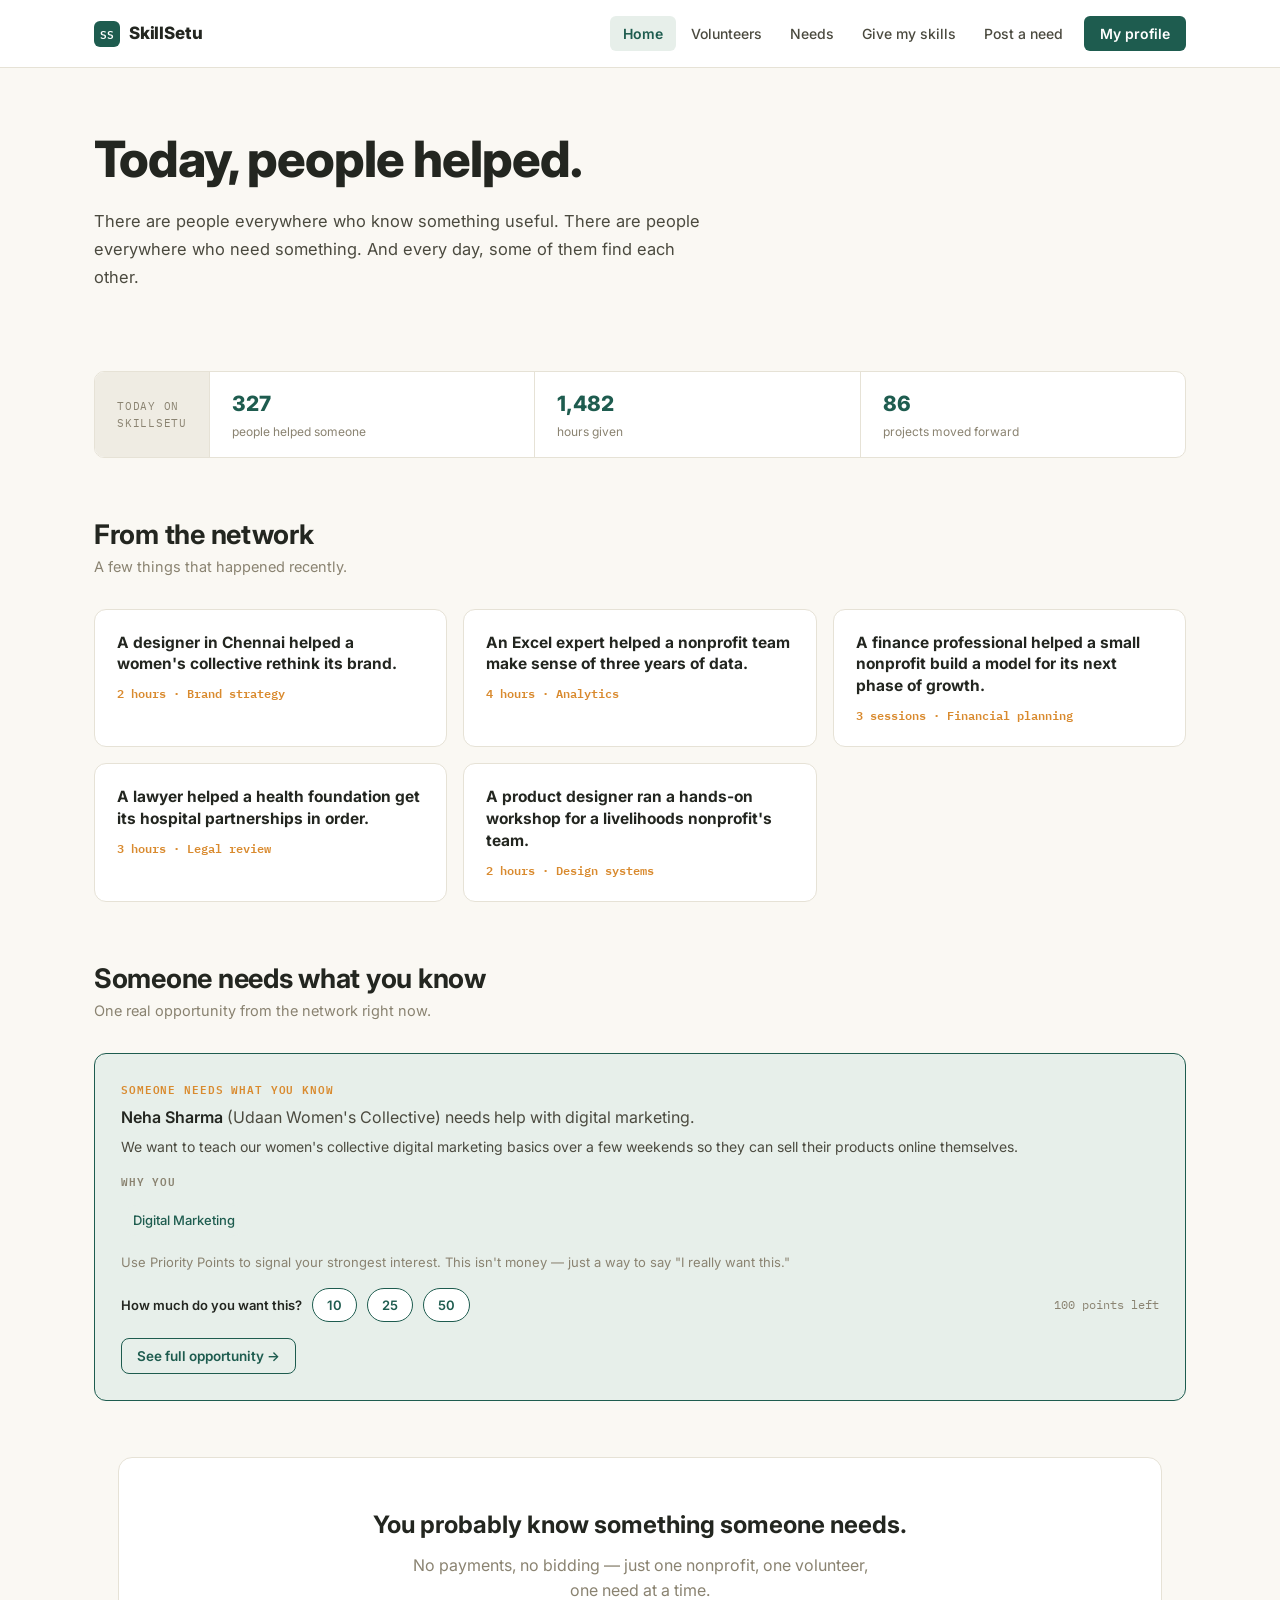
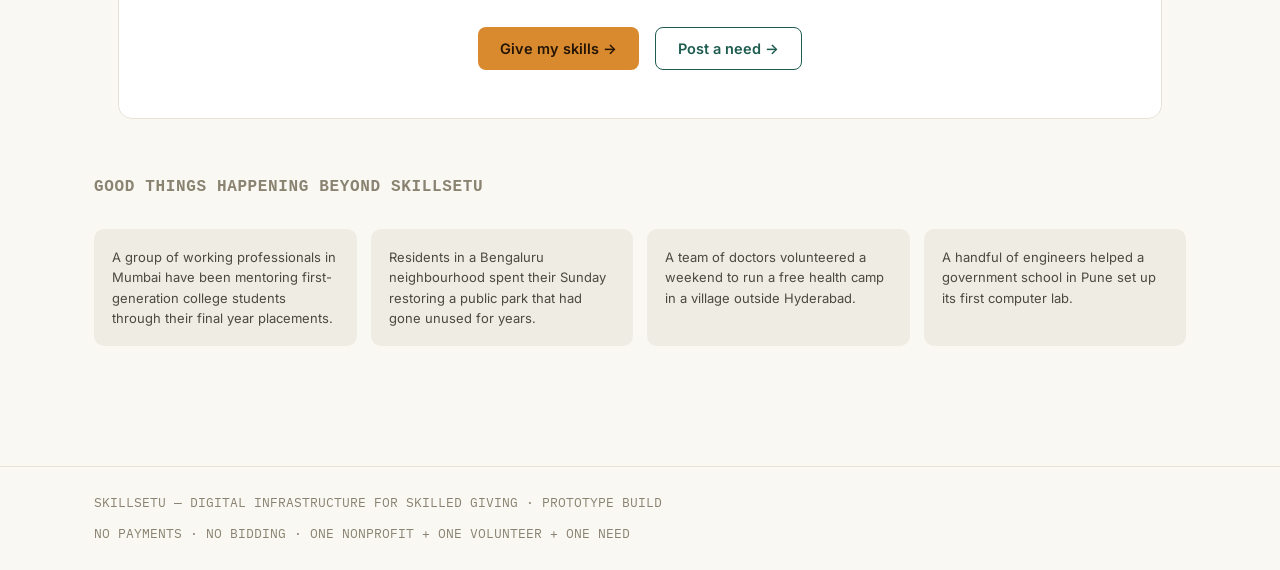
==== commit c4192a0a: "Add files via upload" ====
--- a/index.html
+++ b/index.html
@@ -3,7 +3,7 @@
 <head>
 <meta charset="UTF-8">
 <meta name="viewport" content="width=device-width, initial-scale=1.0">
-<title>Skills-For-Good — Give what you know</title>
+<title>SkillSetu — Give what you know</title>
 <link rel="preconnect" href="https://fonts.googleapis.com">
 <link href="https://fonts.googleapis.com/css2?family=Inter:wght@400;500;600;700;800&family=IBM+Plex+Mono:wght@400;500;600&display=swap" rel="stylesheet">
 <style>
@@ -277,7 +277,58 @@
 .clickable-list-item:hover{ border-color:var(--primary); }
 .clickable-list-item.selected{ border-color:var(--primary); background:var(--primary-wash); }
 
+/* ---------- News-feed homepage ---------- */
+.news-hero{ padding:64px 0 40px; max-width:740px; }
+.news-hero h1{ font-size:clamp(34px,5vw,50px); font-weight:800; letter-spacing:-0.02em; color:var(--ink); line-height:1.1; }
+.news-hero .thought{ font-size:16.5px; color:var(--ink-soft); margin-top:20px; line-height:1.7; max-width:620px; }
+.pulse-strip{ display:flex; border:1px solid var(--line); border-radius:var(--radius); overflow:hidden; margin:40px 0 0; background:var(--paper-raised); }
+.pulse-strip .pulse-label{ font-family:'IBM Plex Mono',monospace; font-size:11px; letter-spacing:.07em; color:var(--muted); padding:16px 22px; display:flex; align-items:center; border-right:1px solid var(--line); background:var(--line-soft); flex-shrink:0; }
+.pulse-strip .pulse-stat{ flex:1; padding:16px 22px; border-right:1px solid var(--line); }
+.pulse-strip .pulse-stat:last-child{ border-right:none; }
+.pulse-strip .ps-num{ font-size:21px; font-weight:800; color:var(--primary); }
+.pulse-strip .ps-label{ font-size:12px; color:var(--muted); margin-top:2px; }
+
+.story-grid{ display:grid; grid-template-columns:repeat(3,1fr); gap:16px; }
+.story-card{ border:1px solid var(--line); border-radius:12px; padding:22px; background:var(--paper-raised); }
+.story-card .sc-headline{ font-size:15.5px; font-weight:700; color:var(--ink); line-height:1.4; margin-bottom:10px; }
+.story-card .sc-meta{ font-family:'IBM Plex Mono',monospace; font-size:11.5px; color:var(--marigold); font-weight:600; }
+
+.opp-module{ border:1.5px solid var(--primary); border-radius:12px; padding:26px; background:var(--primary-wash); }
+.opp-module .om-human{ font-size:14px; color:var(--ink-soft); margin-top:6px; }
+.opp-module .om-why{ display:flex; flex-wrap:wrap; gap:8px; margin:16px 0; }
+.pp-row{ display:flex; align-items:center; gap:10px; flex-wrap:wrap; margin-top:16px; }
+.pp-chip{ padding:8px 14px; border-radius:100px; border:1.5px solid var(--primary); background:#fff; color:var(--primary); font-size:13px; font-weight:600; }
+.pp-chip:hover{ background:var(--primary); color:#fff; }
+.pp-remaining{ font-family:'IBM Plex Mono',monospace; font-size:11.5px; color:var(--muted); margin-left:auto; }
+.pp-confirm{ margin-top:14px; padding:13px 16px; background:#fff; border:1.5px solid var(--primary); border-radius:9px; font-size:13.5px; color:var(--primary); font-weight:600; display:flex; align-items:center; gap:8px; }
+
+.response-window{ border:1px solid var(--line); border-radius:11px; padding:20px; background:var(--paper-raised); }
+.response-window .rw-head{ display:flex; justify-content:space-between; align-items:center; margin-bottom:4px; }
+.response-window .rw-who{ font-weight:700; font-size:14.5px; }
+.response-window .rw-timer{ font-family:'IBM Plex Mono',monospace; font-size:12px; color:var(--marigold); background:var(--marigold-wash); padding:3px 9px; border-radius:100px; }
+.response-window .rw-nudge{ font-size:12px; color:var(--muted); margin-top:8px; }
+.response-window .rw-actions{ display:flex; gap:8px; margin-top:14px; flex-wrap:wrap; }
+.response-window .rw-status{ margin-top:10px; font-size:13px; font-weight:600; color:var(--primary); }
+
+.giving-year{ font-family:'IBM Plex Mono',monospace; font-size:13px; font-weight:700; color:var(--marigold); margin:20px 0 10px; }
+.giving-entry{ display:flex; gap:14px; padding:13px 0; border-bottom:1px solid var(--line-soft); }
+.giving-entry:last-child{ border-bottom:none; }
+.giving-dot{ width:7px; height:7px; border-radius:50%; background:var(--primary); margin-top:7px; flex-shrink:0; }
+.giving-entry .ge-text{ font-size:14px; color:var(--ink); line-height:1.5; }
+.giving-entry .ge-meta{ font-size:12px; color:var(--muted); margin-top:3px; font-family:'IBM Plex Mono',monospace; }
+
+.goodthings-strip{ display:grid; grid-template-columns:repeat(4,1fr); gap:14px; }
+.goodthings-card{ padding:18px; border-radius:10px; background:var(--line-soft); font-size:13px; color:var(--ink-soft); line-height:1.55; }
+
+.human-line{ font-size:14.5px; color:var(--ink-soft); font-style:normal; }
+.human-line strong{ color:var(--ink); font-weight:600; }
+
 @media (max-width: 860px){
+  .story-grid{ grid-template-columns:1fr; }
+  .goodthings-strip{ grid-template-columns:1fr 1fr; }
+  .pulse-strip{ flex-direction:column; }
+  .pulse-strip .pulse-label{ border-right:none; border-bottom:1px solid var(--line); }
+  .pulse-strip .pulse-stat{ border-right:none; border-bottom:1px solid var(--line); }
   .split-cards{ grid-template-columns:1fr; }
   .stat-strip{ flex-wrap:wrap; }
   .stat-strip .stat{ flex:1 1 50%; border-bottom:1px solid var(--line); }
@@ -295,7 +346,7 @@
 <div id="app"></div>
 <script>
 /* =========================================================
-   Skills For Good PROTOTYPE — mock data + SPA render engine
+   SKILLSETU PROTOTYPE — mock data + SPA render engine
    ========================================================= */
 
 const VOLUNTEERS = [
@@ -304,7 +355,12 @@
     availability:'Weekends, 2–3 hrs', interests:['Education','Livelihoods'],
     bio:"I've worked in marketing for 12 years. I'm strong at Excel, analytics, presentations and digital marketing.",
     hoursGiven:18, projectsCompleted:5, orgsHelped:4, rating:4.9,
-    trainingHistory:true },
+    trainingHistory:true,
+    givingHistoryEntries:[
+      { skill:'Digital Marketing', org:'Udaan Women\'s Collective', hours:8, date:'Mar 2026' },
+      { skill:'MS Excel', org:'Deepalaya Learning Trust', hours:4, date:'Jan 2026' },
+      { skill:'Brand Strategy', org:'Punarnava Environment Collective', hours:6, date:'Nov 2025' },
+    ] },
   { id:'v2', name:'Ritika Chandran', initials:'RC', role:'Product Designer', company:'FinTech, 8 yrs', location:'Chennai', verified:true,
     skills:[{name:'UI/UX Design',lvl:'Expert'},{name:'Figma',lvl:'Expert'},{name:'Design Systems',lvl:'Advanced'},{name:'User Research',lvl:'Advanced'}],
     availability:'Weekday evenings', interests:['Women\'s Empowerment','Healthcare'],
@@ -314,7 +370,11 @@
     skills:[{name:'Financial Modelling',lvl:'Expert'},{name:'Budgeting',lvl:'Expert'},{name:'MS Excel',lvl:'Expert'},{name:'Compliance',lvl:'Advanced'}],
     availability:'Weekends', interests:['Livelihoods','Environment'],
     bio:"15 years in finance leadership roles. I can help with budgeting, financial models and cost control for small teams.",
-    hoursGiven:26, projectsCompleted:7, orgsHelped:5, rating:4.8 },
+    hoursGiven:26, projectsCompleted:7, orgsHelped:5, rating:4.8,
+    givingHistoryEntries:[
+      { skill:'Financial Modelling', org:'Deepalaya Learning Trust', hours:6, date:'Feb 2026' },
+      { skill:'Budgeting', org:'Grameen Sahayata Sangh', hours:5, date:'Oct 2025' },
+    ] },
   { id:'v4', name:'Sanya Kapoor', initials:'SK', role:'HR Business Partner', company:'IT Services, 10 yrs', location:'Gurugram', verified:true,
     skills:[{name:'HR Process Design',lvl:'Expert'},{name:'Hiring',lvl:'Advanced'},{name:'Policy Writing',lvl:'Advanced'},{name:'Facilitation',lvl:'Advanced'}],
     availability:'Weekends, flexible', interests:['Education','Women\'s Empowerment'],
@@ -344,7 +404,11 @@
     skills:[{name:'Fundraising Strategy',lvl:'Expert'},{name:'Presentations',lvl:'Expert'},{name:'Financial Modelling',lvl:'Advanced'}],
     availability:'Weekends', interests:['Livelihoods','Education'],
     bio:"9 years in strategy consulting. I've built fundraising decks and pitch narratives for early-stage teams.",
-    hoursGiven:16, projectsCompleted:4, orgsHelped:4, rating:5.0 },
+    hoursGiven:16, projectsCompleted:4, orgsHelped:4, rating:5.0,
+    givingHistoryEntries:[
+      { skill:'Fundraising Strategy', org:'Grameen Sahayata Sangh', hours:6, date:'Dec 2025' },
+      { skill:'Presentations', org:'Arogya Community Health Foundation', hours:4, date:'Sep 2025' },
+    ] },
   { id:'v10', name:'Priya Natarajan', initials:'PN', role:'Brand & Communications Lead', company:'Media, 13 yrs', location:'Chennai', verified:true,
     skills:[{name:'Brand Strategy',lvl:'Expert'},{name:'Presentations',lvl:'Expert'},{name:'Digital Marketing',lvl:'Advanced'},{name:'MS Excel',lvl:'Intermediate'}],
     availability:'Weekends, 2 hrs', interests:['Education','Women\'s Empowerment'],
@@ -388,6 +452,35 @@
     structured:{ skill:'Brand Strategy', type:'Deliverable — Brand Refresh', duration:'~8 hours across 3 sessions', participants:'Programme Lead + Founder', format:'3 working sessions', sessions:3 }, status:'open' },
 ];
 
+const PULSE = { helped:327, hours:1482, projects:86 };
+
+const STORIES = [
+  { headline:'A designer in Chennai helped a women\'s collective rethink its brand.', meta:'2 hours · Brand strategy' },
+  { headline:'An Excel expert helped a nonprofit team make sense of three years of data.', meta:'4 hours · Analytics' },
+  { headline:'A finance professional helped a small nonprofit build a model for its next phase of growth.', meta:'3 sessions · Financial planning' },
+  { headline:'A lawyer helped a health foundation get its hospital partnerships in order.', meta:'3 hours · Legal review' },
+  { headline:'A product designer ran a hands-on workshop for a livelihoods nonprofit\'s team.', meta:'2 hours · Design systems' },
+];
+
+const GOOD_THINGS = [
+  "A group of working professionals in Mumbai have been mentoring first-generation college students through their final year placements.",
+  "Residents in a Bengaluru neighbourhood spent their Sunday restoring a public park that had gone unused for years.",
+  "A team of doctors volunteered a weekend to run a free health camp in a village outside Hyderabad.",
+  "A handful of engineers helped a government school in Pune set up its first computer lab.",
+];
+
+function getGivingHistory(v){
+  if(v.givingHistoryEntries) return v.givingHistoryEntries;
+  const n = v.projectsCompleted || 1;
+  const orgs = NONPROFITS.map(o=>o.name);
+  return Array.from({length:Math.min(n,3)}, (_,i)=>({
+    skill: v.skills[i % v.skills.length].name,
+    org: orgs[i % orgs.length],
+    hours: 3 + (i*2),
+    date: ['Feb 2026','Nov 2025','Aug 2025'][i] || '2025',
+  }));
+}
+
 // Ranking stays under the hood — only qualitative reasons are ever shown in the UI
 const MATCH_REASONS = {
   q1: [
@@ -437,6 +530,8 @@
   engagements:{},
   activeEngagementNeedId:null,
   gcalConfirmed:{},
+  priorityPoints:{ total:100, allocations:{} }, // needId -> points committed
+  pending:null, // {needId, volId, triedVolIds:[], volStatus, npStatus, note}
   feedbackStep:'volunteer',
   feedbackDraft:{ quality:0, communication:0, reliability:0, completed:true },
   reputationVid:'v1',
@@ -489,7 +584,7 @@
       `${nonprofit.name} reminded to prepare participant list`,
     ],
     comms:[
-      { from:'system', text:`Skills For Good has connected you both for "${need.structured.type}". This thread is only for this engagement.` , t:'now'},
+      { from:'system', text:`SkillSetu has connected you both for "${need.structured.type}". This thread is only for this engagement.` , t:'now'},
       { from:'nonprofit', text:`Hi ${volunteer.name.split(' ')[0]}, thank you so much for offering your time! Looking forward to ${sessions[0].date}.`, t:'2m ago' },
       { from:'volunteer', text:`Happy to help, ${nonprofit.contact.split(',')[0]}! Could you share the group's current comfort level beforehand?`, t:'just now' },
     ],
@@ -497,6 +592,69 @@
     completed:false,
     feedback:{ volunteerToNonprofit:null, nonprofitToVolunteer:null },
   };
+}
+
+/* ---------------- Pending match / response windows ---------------- */
+function initPending(needId, volId){
+  state.pending = { needId, volId, triedVolIds:[volId], volStatus:'pending', npStatus:'pending', note:null };
+}
+function pendingNextCandidate(){
+  const need = NEEDS.find(q=>q.id===state.pending.needId);
+  const matches = getMatches(need);
+  const next = matches.find(m=>!state.pending.triedVolIds.includes(m.vid));
+  return next ? VOLUNTEERS.find(v=>v.id===next.vid) : null;
+}
+function pendingReassignVolunteer(reasonText){
+  const need = NEEDS.find(q=>q.id===state.pending.needId);
+  const nonprofit = NONPROFITS.find(n=>n.id===need.nonprofitId);
+  const oldVol = VOLUNTEERS.find(v=>v.id===state.pending.volId) || state.newVolunteer;
+  const nextVol = pendingNextCandidate();
+  if(nextVol){
+    state.pending.volId = nextVol.id;
+    state.pending.triedVolIds.push(nextVol.id);
+    state.pending.volStatus = 'pending';
+    state.pending.npStatus = 'pending';
+    state.pending.note = `${reasonText} We've passed this opportunity to ${nextVol.name}.`;
+    toast(`Opportunity passed to ${nextVol.name.split(' ')[0]} ✓`);
+  } else {
+    state.pending.note = `${reasonText} We're still looking for another suitable match for ${nonprofit.name}.`;
+    toast('No further matches available right now');
+  }
+  render();
+}
+function pendingReleaseVolunteerToOther(){
+  const need = NEEDS.find(q=>q.id===state.pending.needId);
+  const vol = VOLUNTEERS.find(v=>v.id===state.pending.volId) || state.newVolunteer;
+  const alt = NEEDS.find(q=>q.id!==need.id && q.structured.skill===need.structured.skill) || NEEDS.find(q=>q.id!==need.id);
+  state.pending.npStatus = 'expired';
+  state.pending.altNeed = alt;
+  state.pending.note = `This nonprofit didn't respond in time — we've found ${vol.name.split(' ')[0]} another opportunity that could use the same skills.`;
+  toast('Volunteer offered a new opportunity ✓');
+  render();
+}
+function pendingCheckBothReady(){
+  if(state.pending.volStatus==='interested' && state.pending.npStatus==='confirmed'){
+    const need = NEEDS.find(q=>q.id===state.pending.needId);
+    const volunteer = (state.newVolunteer && state.newVolunteer.id===state.pending.volId) ? state.newVolunteer : VOLUNTEERS.find(v=>v.id===state.pending.volId);
+    const eng = buildEngagement(need, volunteer);
+    state.engagements[need.id] = eng;
+    state.activeEngagementNeedId = need.id;
+    state.gcalConfirmed = {};
+    toast('Both sides confirmed — creating calendar invites ✓');
+    go('schedule', {needId: need.id});
+    return true;
+  }
+  return false;
+}
+
+/* ---------------- Priority Points ---------------- */
+function ppRemaining(){ return state.priorityPoints.total - Object.values(state.priorityPoints.allocations).reduce((a,b)=>a+b,0); }
+function ppAllocate(needId, points){
+  if(state.priorityPoints.allocations[needId]) return; // already committed to this one
+  if(points > ppRemaining()) points = ppRemaining();
+  state.priorityPoints.allocations[needId] = points;
+  render();
+  toast('You chose this. We\'ll help make it happen. ✓');
 }
 
 /* ---------------- Renderers ---------------- */
@@ -515,7 +673,7 @@
   return `
   <div class="topnav">
     <div class="topnav-inner">
-      <div class="brand" style="cursor:pointer" data-nav="landing"><div class="brand-mark">SS</div> Skills For Good</div>
+      <div class="brand" style="cursor:pointer" data-nav="landing"><div class="brand-mark">SS</div> SkillSetu</div>
       <div class="nav-links">
         ${links.map(([p,l])=>`<button data-nav="${p}" class="${state.page===p?'active':''}">${l}</button>`).join('')}
         <button data-nav="volunteer-onboard">Give my skills</button>
@@ -528,7 +686,7 @@
 
 function renderFooter(){
   return `<footer><div class="container">
-    <div class="footer-note">Skills For Good — DIGITAL INFRASTRUCTURE FOR SKILLED GIVING · PROTOTYPE BUILD</div>
+    <div class="footer-note">SKILLSETU — DIGITAL INFRASTRUCTURE FOR SKILLED GIVING · PROTOTYPE BUILD</div>
     <div class="footer-note">NO PAYMENTS · NO BIDDING · ONE NONPROFIT + ONE VOLUNTEER + ONE NEED</div>
   </div></footer>`;
 }
@@ -543,12 +701,42 @@
     case 'nonprofit-onboard': return renderNonprofitOnboard();
     case 'create-need': return renderCreateNeed();
     case 'matching': return renderMatching();
+    case 'pending-match': return renderPendingMatch();
     case 'schedule': return renderSchedule();
     case 'engagement': return renderEngagement();
     case 'feedback': return renderFeedback();
     case 'reputation': return renderReputation();
     default: return renderLanding();
   }
+}
+
+/* Reusable "Someone needs you" opportunity module with Priority Points */
+function renderOpportunityModule(need, opts={}){
+  const nonprofit = NONPROFITS.find(n=>n.id===need.nonprofitId);
+  const npFirst = nonprofit.contact.split(',')[0];
+  const whyTags = [need.structured.skill, ...(need.structured.skill.includes('/') ? [] : [])].join(',').split(/[\/,]/).map(s=>s.trim()).filter(Boolean);
+  const allocated = state.priorityPoints.allocations[need.id];
+  const remaining = ppRemaining();
+  return `<div class="opp-module">
+    <div class="eyebrow warm mb-8">${opts.label || 'SOMEONE NEEDS YOU'}</div>
+    <div class="human-line" style="font-size:16px;"><strong>${npFirst}</strong> (${nonprofit.name}) needs help with ${need.structured.skill.toLowerCase()}.</div>
+    <div class="om-human">${need.raw}</div>
+    <div class="eyebrow mut mt-16 mb-8" style="font-size:10.5px;">WHY YOU</div>
+    <div class="om-why">${whyTags.map(t=>`<span class="chip">${t}</span>`).join('')}</div>
+    ${allocated ? `
+      <div class="pp-confirm">✓ You chose this — committed ${allocated} Priority Points. We'll help make it happen.</div>
+    ` : `
+      <div class="small mut mt-8">Use Priority Points to signal your strongest interest. This isn't money — just a way to say "I really want this."</div>
+      <div class="pp-row">
+        <span class="small" style="font-weight:600;">How much do you want this?</span>
+        <button class="pp-chip" data-pp-allocate="${need.id}:10">10</button>
+        <button class="pp-chip" data-pp-allocate="${need.id}:25">25</button>
+        <button class="pp-chip" data-pp-allocate="${need.id}:50">50</button>
+        <span class="pp-remaining">${remaining} points left</span>
+      </div>
+    `}
+    <button class="btn btn-outline btn-sm mt-16" data-nav="matching" data-params='{"needId":"${need.id}"}'>See full opportunity →</button>
+  </div>`;
 }
 
 /* Reusable stage stepper for the core journey */
@@ -567,68 +755,47 @@
 
 /* ---- Landing ---- */
 function renderLanding(){
+  const featuredNeed = NEEDS.find(q=>q.id==='q5'); // digital marketing for Udaan Women's Collective
+  const featuredNp = NONPROFITS.find(n=>n.id===featuredNeed.nonprofitId);
   return `
   <div class="container">
-    <div class="hero">
-      <div class="hero-eyebrow">Digital infrastructure for skilled giving</div>
-      <h1>Give what you know. <span>Help where it matters.</span></h1>
-      <p class="lede">Millions of skilled professionals. Countless nonprofits that need exactly what they know. Skills For Good is the structure that connects the two — and makes sure the engagement actually happens.</p>
-      <div class="hero-actions">
-        <button class="btn btn-accent" data-nav="volunteer-onboard">I want to give my skills →</button>
-        <button class="btn btn-outline" data-nav="nonprofit-onboard">My organisation needs help →</button>
-      </div>
-    </div>
-
-    <div class="split-cards">
-      <div class="side-card" data-nav="volunteer-onboard">
-        <div class="num font-mono">FOR PROFESSIONALS</div>
-        <h3>Offer your time, not your money</h3>
-        <p>Describe your skills in your own words. Skills For Good structures your profile, finds a nonprofit that genuinely needs what you know, and manages the engagement from first invite to final thank-you.</p>
-        <span class="btn btn-outline btn-sm">Create your profile</span>
-      </div>
-      <div class="side-card" data-nav="nonprofit-onboard">
-        <div class="num font-mono">FOR VERIFIED NONPROFITS</div>
-        <h3>Describe the problem. We'll find the person.</h3>
-        <p>Tell us what you need in plain language — no job posting, no back-and-forth with recruiters. Skills For Good matches you with one qualified volunteer and runs the engagement end to end.</p>
-        <span class="btn btn-outline btn-sm">Post a need</span>
-      </div>
-    </div>
-
-    <div class="stat-strip">
-      <div class="stat"><div class="stat-num">₹0</div><div class="stat-label">MONEY CHANGES HANDS</div></div>
-      <div class="stat"><div class="stat-num">1:1</div><div class="stat-label">VOLUNTEER : NONPROFIT : NEED</div></div>
-      <div class="stat"><div class="stat-num">10</div><div class="stat-label">VERIFIED PROFESSIONALS ON THE NETWORK</div></div>
-      <div class="stat"><div class="stat-num">5</div><div class="stat-label">VERIFIED NONPROFITS ON THE NETWORK</div></div>
+    <div class="news-hero">
+      <h1>Today, people helped.</h1>
+      <p class="thought">There are people everywhere who know something useful. There are people everywhere who need something. And every day, some of them find each other.</p>
+    </div>
+
+    <div class="pulse-strip">
+      <div class="pulse-label">TODAY ON<br>SKILLSETU</div>
+      <div class="pulse-stat"><div class="ps-num">${PULSE.helped}</div><div class="ps-label">people helped someone</div></div>
+      <div class="pulse-stat"><div class="ps-num">${PULSE.hours.toLocaleString('en-IN')}</div><div class="ps-label">hours given</div></div>
+      <div class="pulse-stat"><div class="ps-num">${PULSE.projects}</div><div class="ps-label">projects moved forward</div></div>
     </div>
 
     <div class="section">
-      <div class="section-head">
-        <div><h2>The engagement, not just the match</h2><p>Most platforms stop at introduction. Skills For Good treats that as the start of the job.</p></div>
-      </div>
-      <div class="flow-steps">
-        ${['Need described in plain language','AI structures the need','Skills For Good finds the right match','Sessions scheduled, tasks assigned','Feedback becomes reputation']
-          .map((t,i)=>`<div class="flow-step"><div class="fs-line"><div class="fs-dot"></div></div><h4>${t}</h4><p>${['A nonprofit types what they need, the way they\'d explain it to a friend.','Skill, format, duration and participants are extracted automatically.','Skills For Good recommends the best match and explains why.','Calendar invites, prep tasks and reminders sent to both sides.','Both sides rate the engagement. A giving history is built over time.'][i]}</p></div>`).join('')}
+      <div class="section-head"><div><h2>From the network</h2><p>A few things that happened recently.</p></div></div>
+      <div class="story-grid">
+        ${STORIES.map(s=>`<div class="story-card"><div class="sc-headline">${s.headline}</div><div class="sc-meta">${s.meta}</div></div>`).join('')}
       </div>
     </div>
 
     <div class="section" style="padding-top:0;">
-      <div class="section-head">
-        <div><h2>Live on the network</h2><p>A sample of verified nonprofits and their current needs.</p></div>
-        <button class="btn btn-ghost btn-sm" data-nav="browse-needs">See all needs →</button>
-      </div>
-      <div class="grid-3">
-        ${NEEDS.slice(0,3).map(q=>{
-          const np = NONPROFITS.find(n=>n.id===q.nonprofitId);
-          return `<div class="card">
-            <div class="flex justify-between items-center mb-12">
-              <span class="badge badge-neutral">${np.cause}</span>
-              <span class="badge badge-verified">${icon('shield')} Verified</span>
-            </div>
-            <div style="font-weight:600; font-size:15px;" class="mb-8">${np.name}</div>
-            <div class="small mut mb-16">${q.structured.type} · ${q.structured.duration}</div>
-            <div class="small" style="color:var(--ink-soft)">"${q.raw.length>100? q.raw.slice(0,100)+'…' : q.raw}"</div>
-          </div>`;
-        }).join('')}
+      <div class="section-head"><div><h2>Someone needs what you know</h2><p>One real opportunity from the network right now.</p></div></div>
+      ${renderOpportunityModule(featuredNeed, { label:'SOMEONE NEEDS WHAT YOU KNOW' })}
+    </div>
+
+    <div class="section" style="text-align:center; padding:48px 24px; background:var(--paper-raised); border:1px solid var(--line); border-radius:14px; margin:0 24px 0;">
+      <h2 style="margin-bottom:10px;">You probably know something someone needs.</h2>
+      <p class="mut mb-24" style="max-width:480px; margin:0 auto 24px;">No payments, no bidding — just one nonprofit, one volunteer, one need at a time.</p>
+      <div class="flex gap-16" style="justify-content:center; flex-wrap:wrap;">
+        <button class="btn btn-accent" data-nav="volunteer-onboard">Give my skills →</button>
+        <button class="btn btn-outline" data-nav="nonprofit-onboard">Post a need →</button>
+      </div>
+    </div>
+
+    <div class="section">
+      <div class="section-head"><div><h2 style="font-size:16px; font-family:'IBM Plex Mono',monospace; letter-spacing:.04em; color:var(--muted); text-transform:uppercase;">Good things happening beyond SkillSetu</h2></div></div>
+      <div class="goodthings-strip">
+        ${GOOD_THINGS.map(g=>`<div class="goodthings-card">${g}</div>`).join('')}
       </div>
     </div>
   </div>`;
@@ -664,18 +831,28 @@
     <div class="page-head">
       <div class="eyebrow">THE NETWORK</div>
       <h1>Open needs</h1>
-      <p>Requests from verified nonprofits, structured by Skills For Good's matching layer.</p>
+      <p>Requests from verified nonprofits, structured by SkillSetu's matching layer.</p>
     </div>
     <div class="mt-32">
       ${NEEDS.map(q=>{
         const np = NONPROFITS.find(n=>n.id===q.nonprofitId);
+        const npFirst = np.contact.split(',')[0];
+        const allocated = state.priorityPoints.allocations[q.id];
         return `<div class="clickable-list-item" data-nav="matching" data-params='{"needId":"${q.id}"}'>
           <div class="flex justify-between items-center mb-8">
             <div class="flex items-center gap-12"><span class="badge badge-neutral">${np.cause}</span><span style="font-weight:600;">${np.name}</span></div>
             <span class="btn btn-outline btn-sm">View match →</span>
           </div>
-          <div class="small mut mb-8">${q.structured.type} · ${q.structured.skill} · ${q.structured.duration}</div>
-          <div class="small" style="color:var(--ink-soft)">"${q.raw}"</div>
+          <div class="human-line mb-8"><strong>${npFirst}</strong> is looking for help with ${q.structured.skill.toLowerCase()}.</div>
+          <div class="small mut mb-12">${q.structured.type} · ${q.structured.duration}</div>
+          <div class="small mb-12" style="color:var(--ink-soft)">"${q.raw}"</div>
+          ${allocated ? `<div class="pp-confirm" style="padding:9px 12px;">✓ You chose this — ${allocated} Priority Points committed.</div>` : `
+          <div class="pp-row" style="margin-top:4px;">
+            <span class="tiny mut">Want this one?</span>
+            <button class="pp-chip" data-pp-allocate="${q.id}:10">10 pts</button>
+            <button class="pp-chip" data-pp-allocate="${q.id}:25">25 pts</button>
+            <button class="pp-chip" data-pp-allocate="${q.id}:50">50 pts</button>
+          </div>`}
         </div>`;
       }).join('')}
     </div>
@@ -705,7 +882,7 @@
     <div class="page-head">
       <div class="eyebrow">GIVE YOUR SKILLS</div>
       <h1>Tell us about yourself</h1>
-      <p>Write it the way you'd describe yourself to a friend. No forms, no taxonomy to fill in — Skills For Good structures it for you.</p>
+      <p>Write it the way you'd describe yourself to a friend. No forms, no taxonomy to fill in — SkillSetu structures it for you.</p>
     </div>
     <div class="step-track"><div class="st current"></div><div class="st"></div><div class="st"></div></div>
 
@@ -739,7 +916,7 @@
     <div class="page-head">
       <div class="eyebrow">GIVE YOUR SKILLS</div>
       <h1>Verify your identity</h1>
-      <p>Skills For Good establishes trust before any match is made. Here's exactly what gets verified.</p>
+      <p>SkillSetu establishes trust before any match is made. Here's exactly what gets verified.</p>
     </div>
     <div class="step-track"><div class="st done"></div><div class="st current"></div><div class="st"></div></div>
 
@@ -838,19 +1015,22 @@
       <div class="profile-info" style="flex:1">
         <div class="flex items-center gap-12"><h1>${v.name}</h1><span class="badge badge-verified">${icon('shield')} Verified</span></div>
         <div class="role">${v.role} · ${v.company}</div>
-        <div class="meta-row"><span>📍 ${v.location}</span><span>🗓 ${v.availability}</span><span>${'★'.repeat(Math.round(v.rating))} ${v.rating}</span></div>
-      </div>
-      <button class="btn btn-outline" data-nav="reputation" data-params='{"vid":"${v.id}"}'>View giving history →</button>
-    </div>
-
-    <div class="ledger-grid">
+        <div class="meta-row"><span>📍 ${v.location}</span><span>🗓 ${v.availability}</span><span class="font-mono">${ppRemaining()} priority pts left</span></div>
+      </div>
+      <button class="btn btn-outline" data-nav="reputation" data-params='{"vid":"${v.id}"}'>View Giving Record →</button>
+    </div>
+
+    <div class="eyebrow mt-32 mb-12">GIVING RECORD</div>
+    <div class="ledger-grid" style="margin-top:0;">
       <div class="ledger-cell"><div class="lc-num">${v.hoursGiven}</div><div class="lc-label">HOURS GIVEN</div></div>
       <div class="ledger-cell"><div class="lc-num">${v.projectsCompleted}</div><div class="lc-label">PROJECTS COMPLETED</div></div>
       <div class="ledger-cell"><div class="lc-num">${v.orgsHelped}</div><div class="lc-label">NONPROFITS HELPED</div></div>
-      <div class="ledger-cell"><div class="lc-num">${v.rating}</div><div class="lc-label">AVG. RATING</div></div>
-    </div>
-
-    <div class="two-col">
+      <div class="ledger-cell"><div class="lc-num">${v.interests.length}</div><div class="lc-label">CAUSES SUPPORTED</div></div>
+    </div>
+
+    ${NEEDS.filter(q=>!state.priorityPoints.allocations[q.id]).slice(0,1).map(q=>renderOpportunityModule(q)).join('')}
+
+    <div class="two-col mt-24">
       <div>
         <div class="card mb-16">
           <div class="eyebrow mb-16">SKILLS</div>
@@ -890,7 +1070,7 @@
     <div class="page-head">
       <div class="eyebrow">FOR NONPROFITS</div>
       <h1>Verify your organisation</h1>
-      <p>Skills For Good only works with verified nonprofits. Here's how that verification happens — simulated for this prototype.</p>
+      <p>SkillSetu only works with verified nonprofits. Here's how that verification happens — simulated for this prototype.</p>
     </div>
 
     <div class="card mb-16">
@@ -1008,12 +1188,13 @@
   const need = NEEDS.find(q=>q.id===needId) || NEEDS[0];
   const np = NONPROFITS.find(n=>n.id===need.nonprofitId);
   const matches = getMatches(need);
+  const npFirst = np.contact.split(',')[0];
   return `<div class="container-narrow">
     ${renderStageStepper('Match')}
     <div class="page-head" style="padding-top:0;">
       <div class="eyebrow">AI MATCHING</div>
       <h1>Tell us what you need.<br>We'll find the right person.</h1>
-      <p>For ${np.name} — ${need.structured.type.toLowerCase()}, ${need.structured.duration}.</p>
+      <p class="human-line"><strong>${npFirst}</strong> needs help with ${need.structured.skill.toLowerCase()} — ${need.structured.duration}. Here's who we think fits best.</p>
     </div>
 
     ${matches.map((m,i)=>{
@@ -1040,7 +1221,73 @@
       </div>`;
     }).join('')}
 
-    ${state.selectedMatchVid ? `<button class="btn btn-accent btn-block mt-16" id="accept-match-btn" data-need="${need.id}">Accept match & schedule sessions →</button>` : ''}
+    ${state.selectedMatchVid ? `<button class="btn btn-accent btn-block mt-16" id="accept-match-btn" data-need="${need.id}">Propose this match →</button>` : ''}
+  </div>`;
+}
+
+/* ---- Pending match: both sides get a 48-hour response window ---- */
+function renderPendingMatch(){
+  const p = state.pending;
+  if(!p) return `<div class="container-narrow mt-32">No pending match.</div>`;
+  const need = NEEDS.find(q=>q.id===p.needId);
+  const nonprofit = NONPROFITS.find(n=>n.id===need.nonprofitId);
+  const volunteer = (state.newVolunteer && state.newVolunteer.id===p.volId) ? state.newVolunteer : VOLUNTEERS.find(v=>v.id===p.volId);
+  const npFirst = nonprofit.contact.split(',')[0];
+
+  if(p.npStatus==='expired'){
+    return `<div class="container-narrow">
+      ${renderStageStepper('Match')}
+      <div class="page-head" style="padding-top:0;"><div class="eyebrow">NO RESPONSE FROM NONPROFIT</div><h1>We found ${volunteer.name.split(' ')[0]} another opportunity</h1><p class="human-line">${p.note}</p></div>
+      ${p.altNeed ? `<div class="match-card best">
+        <div class="best-tag">NEXT OPPORTUNITY</div>
+        <div class="match-top"><div><div style="font-weight:600;">${NONPROFITS.find(n=>n.id===p.altNeed.nonprofitId).name}</div><div class="small mut mt-8">${p.altNeed.structured.type} · ${p.altNeed.structured.duration}</div></div></div>
+        <button class="btn btn-accent btn-sm mt-16" data-nav="matching" data-params='{"needId":"${p.altNeed.id}"}'>View this opportunity →</button>
+      </div>` : ''}
+      <button class="btn btn-ghost btn-sm mt-16" data-nav="browse-needs">Browse all needs →</button>
+    </div>`;
+  }
+
+  return `<div class="container-narrow">
+    ${renderStageStepper('Match')}
+    <div class="page-head" style="padding-top:0;">
+      <div class="eyebrow">PROPOSED MATCH · PENDING RESPONSE</div>
+      <h1>Someone is waiting to hear back</h1>
+      <p class="human-line"><strong>${npFirst}</strong> is looking for help with ${need.structured.skill.toLowerCase()}. <strong>${volunteer.name}</strong> has been proposed as the best match. Both sides have 48 hours to respond — SkillSetu keeps things moving either way.</p>
+    </div>
+
+    ${p.note ? `<div class="struct-card mb-16"><p class="small" style="color:var(--ink)">${p.note}</p></div>` : ''}
+
+    <div class="grid-2 mb-16">
+      <div class="response-window">
+        <div class="rw-head"><span class="rw-who">${volunteer.name.split(' ')[0]} (volunteer)</span><span class="rw-timer">Respond within 48h</span></div>
+        <div class="small mut">Proposed for: ${need.structured.type}, ${nonprofit.name}</div>
+        ${p.volStatus==='pending' ? `
+          <div class="rw-actions">
+            <button class="btn btn-primary btn-sm" data-vol-resp="interested">Interested</button>
+            <button class="btn btn-outline btn-sm" data-vol-resp="declined">Not now</button>
+          </div>
+          <div class="rw-nudge">A reminder is sent if there's no response within 24 hours.</div>
+          <button class="btn btn-ghost btn-sm mt-8" data-vol-resp="expired">Simulate: no response after 48h →</button>
+        ` : p.volStatus==='interested' ? `<div class="rw-status">✓ Interested — waiting on ${nonprofit.name.split(' ')[0]}</div>`
+        : `<div class="rw-status" style="color:var(--muted)">Passed — ${volunteer.name.split(' ')[0]} wasn't available this time</div>`}
+      </div>
+
+      <div class="response-window">
+        <div class="rw-head"><span class="rw-who">${nonprofit.name}</span><span class="rw-timer">Respond within 48h</span></div>
+        <div class="small mut">Proposed volunteer: ${volunteer.name}</div>
+        ${p.npStatus==='pending' ? `
+          <div class="rw-actions">
+            <button class="btn btn-primary btn-sm" data-np-resp="confirmed">Confirm</button>
+            <button class="btn btn-outline btn-sm" data-np-resp="declined">Decline</button>
+          </div>
+          <div class="rw-nudge">A reminder is sent if there's no response within 24 hours.</div>
+          <button class="btn btn-ghost btn-sm mt-8" data-np-resp="expired">Simulate: no response after 48h →</button>
+        ` : p.npStatus==='confirmed' ? `<div class="rw-status">✓ Confirmed — waiting on ${volunteer.name.split(' ')[0]}</div>`
+        : `<div class="rw-status" style="color:var(--muted)">Declined this match</div>`}
+      </div>
+    </div>
+
+    <p class="tiny mut">Principle: pending → nudge → expiry → next match. Neither side is left waiting indefinitely.</p>
   </div>`;
 }
 
@@ -1055,7 +1302,7 @@
     <div class="page-head" style="padding-top:0;">
       <div class="eyebrow">ENGAGEMENT SCHEDULED</div>
       <h1>${eng.need.structured.type} with ${eng.volunteer.name.split(' ')[0]}</h1>
-      <p>${isMulti ? `Skills For Good creates every session upfront — not just the first one.` : `Both parties have been invited and reminded automatically.`}</p>
+      <p>${isMulti ? `SkillSetu creates every session upfront — not just the first one.` : `Both parties have been invited and reminded automatically.`}</p>
     </div>
 
     ${eng.sessions.map((s,i)=>`
@@ -1066,7 +1313,7 @@
         </div>
         <div class="cal-body">
           <div class="cal-date-row"><span class="cd-day">${s.date}</span><span class="cd-time">${s.time}</span></div>
-          <div class="cal-mode">Online · Skills For Good video room</div>
+          <div class="cal-mode">Online · SkillSetu video room</div>
           <div class="confirm-list">
             <div class="confirm-item"><span class="cm">✓</span> Calendar invitation sent to ${eng.nonprofit.name.split(' ')[0]}</div>
             <div class="confirm-item"><span class="cm">✓</span> Calendar invitation sent to ${eng.volunteer.name.split(' ')[0]}</div>
@@ -1098,7 +1345,7 @@
     <div class="page-head" style="padding-top:0;">
       <div class="eyebrow">ENGAGEMENT ORCHESTRATION</div>
       <h1>${eng.need.structured.type}</h1>
-      <p>${eng.nonprofit.name} × ${eng.volunteer.name} — Skills For Good is managing this engagement end to end.</p>
+      <p class="human-line"><strong>${eng.nonprofit.contact.split(',')[0]}</strong> and <strong>${eng.volunteer.name}</strong> are working together — SkillSetu is managing the rest end to end.</p>
     </div>
 
     ${eng.fallbackNotice ? `<div class="struct-card mb-24" style="border-color:var(--danger); background:var(--danger-wash);">
@@ -1167,7 +1414,7 @@
         </div>
         ${!allDone ? `<div class="card">
           <div class="eyebrow mb-12">FALLBACK SAFEGUARD</div>
-          <p class="tiny mut mb-12">If ${eng.volunteer.name.split(' ')[0]} doesn't respond within 48 hrs, Skills For Good automatically activates the nonprofit's second-choice match, so the engagement never stalls.</p>
+          <p class="tiny mut mb-12">If ${eng.volunteer.name.split(' ')[0]} doesn't respond within 48 hrs, SkillSetu automatically activates the nonprofit's second-choice match, so the engagement never stalls.</p>
           <button class="btn btn-outline btn-sm btn-block" id="simulate-noresponse-btn">Simulate: volunteer doesn't respond →</button>
         </div>` : `<div class="card">
           <div class="eyebrow mb-12">NEXT STEP</div>
@@ -1236,43 +1483,59 @@
   </div>`;
 }
 
-/* ---- Reputation ---- */
+/* ---- Reputation: the Giving Record ---- */
 function renderReputation(){
   const vid = state.params.vid || state.reputationVid || 'v1';
   const v = state.newVolunteer && state.newVolunteer.id===vid ? state.newVolunteer : VOLUNTEERS.find(x=>x.id===vid) || VOLUNTEERS[0];
-  const history = Object.values(state.engagements).filter(e=>e.volunteer.id===v.id && e.completed);
+  const liveCompleted = Object.values(state.engagements).filter(e=>e.volunteer.id===v.id && e.completed);
+  const seedEntries = getGivingHistory(v);
+  const liveEntries = liveCompleted.map(e=>({ skill:e.need.structured.skill, org:e.nonprofit.name, hours:e.sessions.length*2, date:'This week' }));
+  const allEntries = [...liveEntries, ...seedEntries];
+  const byYear = {};
+  allEntries.forEach(en=>{ const y = (en.date.match(/\d{4}/)||['This week'])[0]; (byYear[y] = byYear[y]||[]).push(en); });
+  const years = Object.keys(byYear).sort((a,b)=> a==='This week' ? -1 : b==='This week' ? 1 : b-a);
+
   return `<div class="container-narrow">
     <div class="page-head">
-      <div class="eyebrow">REPUTATION LAYER</div>
+      <div class="eyebrow">GIVING RECORD</div>
       <h1>${v.name}</h1>
-      <p>${v.skills.slice(0,3).map(s=>s.name).join(' · ')}</p>
+      <p>${v.skills.slice(0,3).map(s=>s.name).join(' · ')} — what ${v.name.split(' ')[0]} has actually given.</p>
     </div>
     <div class="ledger-grid">
       <div class="ledger-cell"><div class="lc-num">${v.hoursGiven}</div><div class="lc-label">HOURS GIVEN</div></div>
       <div class="ledger-cell"><div class="lc-num">${v.projectsCompleted}</div><div class="lc-label">PROJECTS COMPLETED</div></div>
       <div class="ledger-cell"><div class="lc-num">${v.orgsHelped}</div><div class="lc-label">NONPROFITS HELPED</div></div>
-      <div class="ledger-cell"><div class="lc-num">${v.rating}</div><div class="lc-label">AVG. RATING</div></div>
-    </div>
-    ${history.length ? `
+      <div class="ledger-cell"><div class="lc-num">${v.interests.length}</div><div class="lc-label">CAUSES SUPPORTED</div></div>
+    </div>
     <div class="card mb-16">
-      <div class="eyebrow mb-12">RECENTLY COMPLETED</div>
-      ${history.map(e=>`
-        <div class="flex justify-between items-center" style="padding:10px 0; border-bottom:1px solid var(--line);">
-          <div><div style="font-weight:600; font-size:14px;">${e.need.structured.type} — ${e.nonprofit.name}</div><div class="tiny mut">${e.sessions.length} session${e.sessions.length>1?'s':''} · completed</div></div>
-          <span>${'★'.repeat(e.feedback.nonprofitToVolunteer.quality)}</span>
-        </div>
+      ${years.map(y=>`
+        <div class="giving-year">${y}</div>
+        ${byYear[y].map(en=>`
+          <div class="giving-entry">
+            <div class="giving-dot"></div>
+            <div><div class="ge-text">Helped <strong>${en.org}</strong> with ${en.skill.toLowerCase()}</div><div class="ge-meta">~${en.hours} hours · ${en.date}</div></div>
+          </div>
+        `).join('')}
       `).join('')}
-    </div>` : ''}
+    </div>
     <div class="card">
-      <div class="eyebrow mb-12">GIVING HISTORY</div>
-      <p class="small" style="color:var(--ink-soft)">Every completed engagement adds to this record — hours, causes and nonprofit feedback compound into a portable, verifiable reputation for generosity.</p>
-      <div class="mt-16">${v.interests.map(i=>`<span class="chip" style="margin:0 8px 8px 0;">${i}</span>`).join('')}</div>
+      <div class="eyebrow mb-12">CAUSES SUPPORTED</div>
+      <p class="small mb-16" style="color:var(--ink-soft)">Every completed engagement adds to this record — a plain account of what was given, not a score.</p>
+      <div>${v.interests.map(i=>`<span class="chip" style="margin:0 8px 8px 0;">${i}</span>`).join('')}</div>
     </div>
   </div>`;
 }
 
 /* ---------------- Event wiring ---------------- */
 function attachHandlers(){
+  document.querySelectorAll('[data-pp-allocate]').forEach(el=>{
+    el.addEventListener('click', (e)=>{
+      e.stopPropagation();
+      const [needId, pts] = el.getAttribute('data-pp-allocate').split(':');
+      ppAllocate(needId, parseInt(pts));
+    });
+  });
+
   document.querySelectorAll('[data-nav]').forEach(el=>{
     el.addEventListener('click', ()=>{
       const page = el.getAttribute('data-nav');
@@ -1348,14 +1611,26 @@
   const acceptBtn = document.getElementById('accept-match-btn');
   if(acceptBtn) acceptBtn.addEventListener('click', ()=>{
     const needId = acceptBtn.getAttribute('data-need');
-    const need = NEEDS.find(q=>q.id===needId);
-    const volunteer = state.newVolunteer && state.newVolunteer.id===state.selectedMatchVid ? state.newVolunteer : VOLUNTEERS.find(v=>v.id===state.selectedMatchVid);
-    const eng = buildEngagement(need, volunteer);
-    state.engagements[needId] = eng;
-    state.activeEngagementNeedId = needId;
-    state.gcalConfirmed = {};
-    toast('Match accepted — creating calendar invites ✓');
-    go('schedule', {needId});
+    initPending(needId, state.selectedMatchVid);
+    toast('Match proposed — waiting on both sides to respond ✓');
+    go('pending-match', {needId});
+  });
+
+  document.querySelectorAll('[data-vol-resp]').forEach(el=>{
+    el.addEventListener('click', ()=>{
+      const val = el.getAttribute('data-vol-resp');
+      if(val==='interested'){ state.pending.volStatus='interested'; render(); if(!pendingCheckBothReady()){} }
+      else if(val==='declined'){ pendingReassignVolunteer(`Looks like they didn't have time for this one.`); }
+      else if(val==='expired'){ pendingReassignVolunteer(`They didn't respond in time.`); }
+    });
+  });
+  document.querySelectorAll('[data-np-resp]').forEach(el=>{
+    el.addEventListener('click', ()=>{
+      const val = el.getAttribute('data-np-resp');
+      if(val==='confirmed'){ state.pending.npStatus='confirmed'; render(); if(!pendingCheckBothReady()){} }
+      else if(val==='declined'){ pendingReassignVolunteer(`The nonprofit decided to look elsewhere.`); }
+      else if(val==='expired'){ pendingReleaseVolunteerToOther(); }
+    });
   });
 
   document.querySelectorAll('[data-gcal]').forEach(el=>{
@@ -1404,7 +1679,7 @@
     const second = matches[1];
     const secondVol = VOLUNTEERS.find(v=>v.id===second.vid);
     eng.volunteer = secondVol;
-    eng.fallbackNotice = `The original volunteer did not respond within 48 hours. Skills For Good automatically activated the nonprofit's second-choice match — ${secondVol.name} — so the engagement continued without delay.`;
+    eng.fallbackNotice = `The original volunteer did not respond within 48 hours. SkillSetu automatically activated the nonprofit's second-choice match — ${secondVol.name} — so the engagement continued without delay.`;
     eng.comms = [
       {from:'system', text:`Reassigned to ${secondVol.name} after no response from the original match.`, t:'now'},
       {from:'volunteer', text:`Hi, I'd be glad to help with this — looking forward to it!`, t:'just now'},
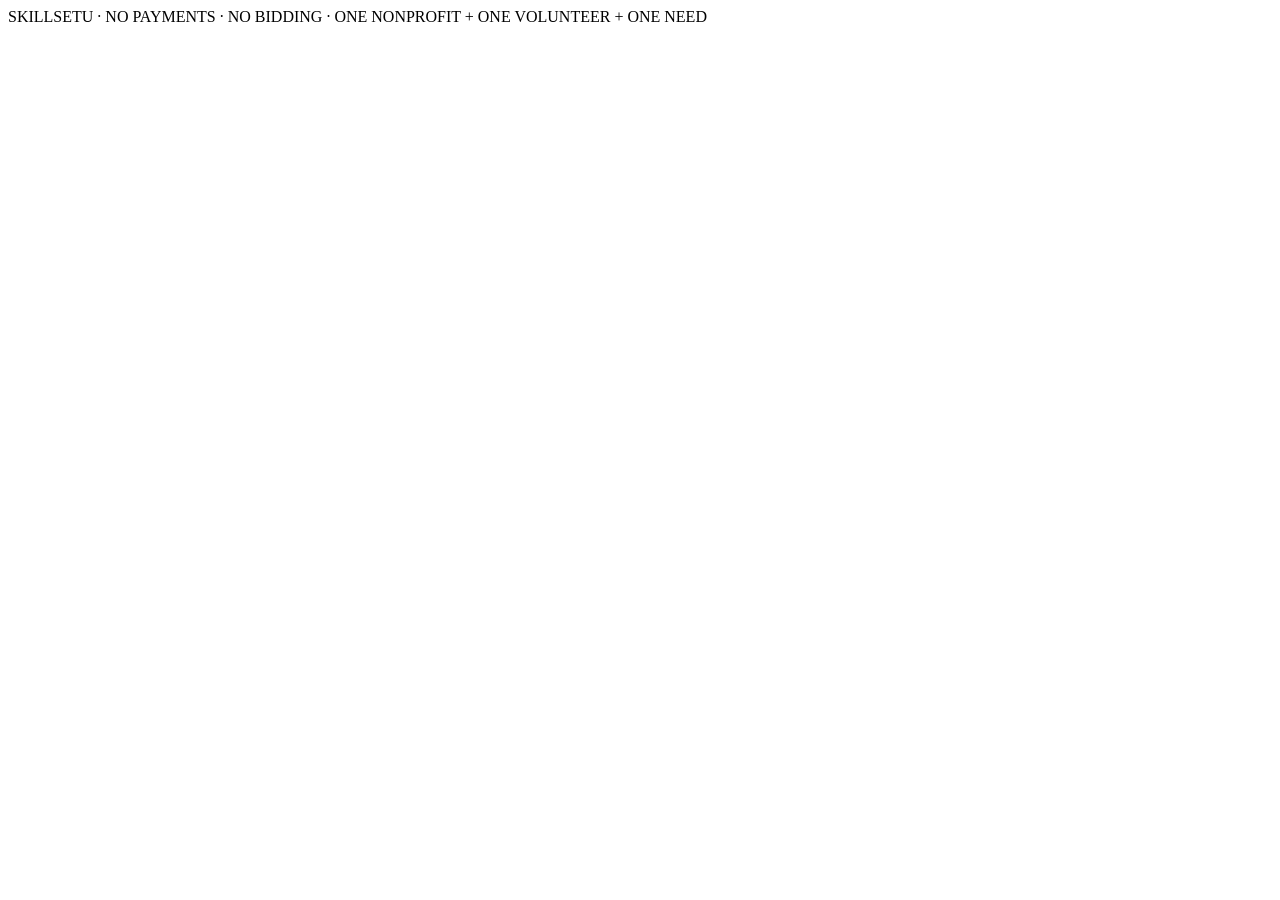
==== commit 279ea0b4: "Add initial HTML structure for SkillSetu" ====
--- a/index.html
+++ b/index.html
@@ -1,1725 +1,24 @@
 <!DOCTYPE html>
 <html lang="en">
 <head>
-<meta charset="UTF-8">
-<meta name="viewport" content="width=device-width, initial-scale=1.0">
-<title>SkillSetu — Give what you know</title>
-<link rel="preconnect" href="https://fonts.googleapis.com">
-<link href="https://fonts.googleapis.com/css2?family=Inter:wght@400;500;600;700;800&family=IBM+Plex+Mono:wght@400;500;600&display=swap" rel="stylesheet">
-<style>
-:root{
-  --ink:#232620;
-  --ink-soft:#4B4A3F;
-  --paper:#FAF8F3;
-  --paper-raised:#FFFFFF;
-  --primary:#1E5C4F;
-  --primary-soft:#28715F;
-  --primary-wash:#E7EFEA;
-  --marigold:#D98A2E;
-  --marigold-wash:#FBEEDC;
-  --line:#E6E2D6;
-  --line-soft:#EFECE3;
-  --muted:#8A8371;
-  --danger:#B5493F;
-  --danger-wash:#F5E2DF;
-  --radius:10px;
-}
-*{box-sizing:border-box; margin:0; padding:0;}
-body{
-  font-family:'Inter', sans-serif;
-  background:var(--paper);
-  color:var(--ink);
-  -webkit-font-smoothing:antialiased;
-  line-height:1.55;
-}
-.font-mono{ font-family:'IBM Plex Mono', monospace; }
-a{ color:inherit; text-decoration:none; }
-button{ font-family:inherit; cursor:pointer; border:none; background:none; }
-::selection{ background:var(--marigold-wash); }
-
-#app{ min-height:100vh; display:flex; flex-direction:column; }
-.topnav{ position:sticky; top:0; z-index:50; background:var(--paper-raised); border-bottom:1px solid var(--line); }
-.topnav-inner{ max-width:1140px; margin:0 auto; padding:16px 24px; display:flex; align-items:center; justify-content:space-between; gap:20px; }
-.brand{ display:flex; align-items:center; gap:9px; font-weight:800; font-size:17px; letter-spacing:-0.01em; color:var(--ink); }
-.brand-mark{ width:26px; height:26px; border-radius:6px; background:var(--primary); color:#fff; display:flex; align-items:center; justify-content:center; font-family:'IBM Plex Mono',monospace; font-weight:600; font-size:11px; }
-.nav-links{ display:flex; gap:2px; align-items:center; }
-.nav-links button{ color:var(--ink-soft); font-size:14px; font-weight:500; padding:9px 13px; border-radius:6px; transition:all .15s; }
-.nav-links button:hover{ color:var(--ink); background:var(--line-soft); }
-.nav-links button.active{ color:var(--primary); background:var(--primary-wash); font-weight:600; }
-.nav-cta{ background:var(--primary) !important; color:#fff !important; padding:9px 16px !important; border-radius:6px; font-weight:600 !important; margin-left:6px; }
-.nav-cta:hover{ background:var(--primary-soft) !important; }
-
-.page{ flex:1; }
-.container{ max-width:1140px; margin:0 auto; padding:0 24px; }
-.container-narrow{ max-width:720px; margin:0 auto; padding:0 24px; }
-
-footer{ border-top:1px solid var(--line); padding:26px 24px; margin-top:64px; }
-footer .container{ display:flex; justify-content:space-between; align-items:center; flex-wrap:wrap; gap:12px; }
-.footer-note{ font-size:12.5px; color:var(--muted); font-family:'IBM Plex Mono',monospace; }
-
-.btn{ display:inline-flex; align-items:center; justify-content:center; gap:8px; padding:12px 22px; border-radius:8px; font-size:14.5px; font-weight:600; transition:all .15s; white-space:nowrap; }
-.btn-primary{ background:var(--primary); color:#fff; }
-.btn-primary:hover{ background:var(--primary-soft); }
-.btn-accent{ background:var(--marigold); color:#241505; }
-.btn-accent:hover{ background:#C67A24; }
-.btn-outline{ background:transparent; color:var(--primary); border:1.5px solid var(--primary); }
-.btn-outline:hover{ background:var(--primary-wash); }
-.btn-ghost{ background:transparent; color:var(--ink-soft); }
-.btn-ghost:hover{ color:var(--ink); }
-.btn-sm{ padding:9px 15px; font-size:13.5px; }
-.btn-block{ width:100%; }
-.btn:disabled{ opacity:0.4; cursor:not-allowed; }
-
-.card{ background:var(--paper-raised); border:1px solid var(--line); border-radius:var(--radius); padding:26px; }
-.eyebrow{ font-family:'IBM Plex Mono',monospace; text-transform:uppercase; letter-spacing:0.08em; font-size:11px; color:var(--primary); font-weight:600; }
-.eyebrow.warm{ color:var(--marigold); }
-.eyebrow.mut{ color:var(--muted); }
-.badge{ display:inline-flex; align-items:center; gap:6px; font-size:12px; font-weight:600; padding:4px 10px; border-radius:100px; }
-.badge-verified{ background:var(--primary-wash); color:var(--primary); }
-.badge-pending{ background:var(--marigold-wash); color:#8C5A14; }
-.badge-neutral{ background:var(--line-soft); color:var(--ink-soft); }
-.badge-danger{ background:var(--danger-wash); color:var(--danger); }
-.chip{ display:inline-flex; padding:5px 12px; border-radius:100px; font-size:13px; background:var(--primary-wash); color:var(--primary); font-weight:500; }
-.divider{ height:1px; background:var(--line); border:none; margin:24px 0; }
-.hr-dash{ border:none; border-top:1.5px dashed var(--line); margin:20px 0; }
-
-textarea, input[type=text], input[type=number], input[type=tel], select{
-  width:100%; font-family:'Inter',sans-serif; font-size:15px; padding:13px 14px;
-  border:1.5px solid var(--line); border-radius:8px; background:#fff; color:var(--ink); transition:border .15s;
-}
-textarea:focus, input:focus, select:focus{ outline:none; border-color:var(--primary); }
-label.field-label{ display:block; font-size:13px; font-weight:600; color:var(--ink-soft); margin-bottom:7px; }
-
-.hero{ padding:72px 0 56px; }
-.hero-eyebrow{ font-family:'IBM Plex Mono',monospace; font-size:12px; letter-spacing:0.07em; text-transform:uppercase; color:var(--primary); font-weight:600; margin-bottom:20px; display:flex; align-items:center; gap:10px; }
-.hero-eyebrow::before{ content:''; width:20px; height:1.5px; background:var(--primary); }
-.hero h1{ font-weight:800; font-size:clamp(34px,4.6vw,52px); line-height:1.12; letter-spacing:-0.02em; max-width:760px; color:var(--ink); }
-.hero h1 span{ color:var(--primary); }
-.hero p.lede{ font-size:17.5px; color:var(--ink-soft); max-width:560px; margin-top:20px; line-height:1.65; }
-.hero-actions{ display:flex; gap:14px; margin-top:32px; flex-wrap:wrap; }
-
-.split-cards{ display:grid; grid-template-columns:1fr 1fr; gap:18px; margin-top:60px; }
-.side-card{ border:1.5px solid var(--line); border-radius:12px; padding:28px; background:var(--paper-raised); transition:border-color .15s, transform .15s; cursor:pointer; }
-.side-card:hover{ border-color:var(--primary); transform:translateY(-2px); }
-.side-card .num{ font-family:'IBM Plex Mono',monospace; font-size:11.5px; color:var(--muted); }
-.side-card h3{ font-size:23px; margin:10px 0 10px; color:var(--ink); font-weight:700; letter-spacing:-0.01em; }
-.side-card p{ color:var(--ink-soft); font-size:14.5px; margin-bottom:16px; }
-
-.stat-strip{ display:flex; gap:0; border:1px solid var(--line); border-radius:var(--radius); overflow:hidden; margin-top:52px; }
-.stat-strip .stat{ flex:1; padding:22px 26px; border-right:1px solid var(--line); }
-.stat-strip .stat:last-child{ border-right:none; }
-.stat .stat-num{ font-size:27px; font-weight:800; color:var(--primary); letter-spacing:-0.01em; }
-.stat .stat-label{ font-size:12px; color:var(--muted); margin-top:4px; font-family:'IBM Plex Mono',monospace; }
-
-.section{ padding:56px 0; }
-.section-head{ display:flex; justify-content:space-between; align-items:flex-end; margin-bottom:30px; gap:20px; flex-wrap:wrap; }
-.section-head h2{ font-size:27px; color:var(--ink); font-weight:700; letter-spacing:-0.01em; }
-.section-head p{ color:var(--muted); font-size:14.5px; max-width:440px; }
-
-.flow-steps{ display:grid; grid-template-columns:repeat(5,1fr); gap:0; position:relative; }
-.flow-step{ padding:18px 18px 0; position:relative; }
-.flow-step .fs-line{ height:2px; background:var(--line); position:relative; margin-bottom:16px; }
-.flow-step .fs-dot{ width:9px; height:9px; border-radius:50%; background:var(--primary); position:absolute; top:-3.5px; left:0; }
-.flow-step h4{ font-size:13.5px; font-weight:700; color:var(--ink); margin-bottom:5px; }
-.flow-step p{ font-size:12.5px; color:var(--muted); }
-
-/* Stepper (Match -> Schedule -> Prepare -> Engage -> Feedback) */
-.stage-stepper{ display:flex; align-items:center; margin:26px 0 40px; }
-.stage-item{ display:flex; align-items:center; gap:9px; flex:1; }
-.stage-item .sd{ width:26px; height:26px; border-radius:50%; display:flex; align-items:center; justify-content:center; font-size:12px; font-weight:700; font-family:'IBM Plex Mono',monospace; flex-shrink:0; }
-.stage-item .sd.done{ background:var(--primary); color:#fff; }
-.stage-item .sd.current{ background:var(--marigold); color:#241505; }
-.stage-item .sd.pending{ background:var(--line-soft); color:var(--muted); }
-.stage-item .sl{ font-size:13px; font-weight:600; color:var(--muted); white-space:nowrap; }
-.stage-item .sl.on{ color:var(--ink); }
-.stage-connector{ flex:1; height:1.5px; background:var(--line); margin:0 4px; }
-
-.page-head{ padding:44px 0 8px; }
-.page-head .eyebrow{ margin-bottom:12px; }
-.page-head h1{ font-size:32px; color:var(--ink); font-weight:800; letter-spacing:-0.015em; }
-.page-head p{ color:var(--muted); margin-top:10px; font-size:15px; max-width:560px; }
-
-.step-track{ display:flex; gap:8px; margin:26px 0 40px; }
-.step-track .st{ flex:1; height:3px; background:var(--line); border-radius:3px; overflow:hidden; }
-.step-track .st.done, .step-track .st.current{ background:var(--marigold); }
-
-.extract-anim{ display:flex; align-items:center; gap:10px; color:var(--muted); font-family:'IBM Plex Mono',monospace; font-size:13px; padding:16px 0; }
-.dot-flash{ width:6px; height:6px; border-radius:50%; background:var(--marigold); animation:flash 1s infinite; }
-.dot-flash:nth-child(2){ animation-delay:.15s;} .dot-flash:nth-child(3){ animation-delay:.3s;}
-@keyframes flash{ 0%,100%{opacity:.25;} 50%{opacity:1;} }
-
-.struct-card{ border:1.5px solid var(--primary); border-radius:10px; padding:22px; background:var(--primary-wash); }
-.struct-row{ display:flex; justify-content:space-between; padding:9px 0; border-bottom:1px dashed rgba(30,92,79,0.18); font-size:14px; }
-.struct-row:last-child{ border-bottom:none; }
-.struct-row .k{ color:var(--primary); font-weight:600; font-family:'IBM Plex Mono',monospace; font-size:12px; text-transform:uppercase; letter-spacing:.03em; }
-.struct-row .v{ color:var(--ink); font-weight:500; text-align:right; max-width:60%; }
-
-.profile-head{ display:flex; gap:22px; align-items:flex-start; padding:40px 0 8px; flex-wrap:wrap; }
-.avatar{ width:72px; height:72px; border-radius:14px; background:var(--primary); color:#fff; display:flex; align-items:center; justify-content:center; font-size:25px; font-weight:700; flex-shrink:0; }
-.profile-info h1{ font-size:27px; color:var(--ink); font-weight:800; letter-spacing:-0.01em; }
-.profile-info .role{ color:var(--ink-soft); font-size:15px; margin-top:4px; }
-.profile-info .meta-row{ display:flex; gap:16px; margin-top:10px; flex-wrap:wrap; font-size:13px; color:var(--muted); }
-
-.ledger-grid{ display:grid; grid-template-columns:repeat(4,1fr); gap:1px; background:var(--line); border:1px solid var(--line); border-radius:var(--radius); overflow:hidden; margin:26px 0; }
-.ledger-cell{ background:var(--paper-raised); padding:20px; text-align:center; }
-.ledger-cell .lc-num{ font-size:27px; font-weight:800; color:var(--marigold); }
-.ledger-cell .lc-label{ font-size:11.5px; color:var(--muted); font-family:'IBM Plex Mono',monospace; margin-top:4px; }
-
-.two-col{ display:grid; grid-template-columns:2fr 1fr; gap:22px; }
-.skill-tag{ display:inline-flex; align-items:center; gap:6px; padding:7px 13px; border-radius:100px; background:#fff; border:1px solid var(--line); font-size:13.5px; margin:0 8px 8px 0; }
-.skill-tag .lvl{ width:6px; height:6px; border-radius:50%; background:var(--primary); }
-
-.trust-grid{ display:grid; grid-template-columns:1fr 1fr; gap:16px; }
-.trust-col .tc-head{ font-size:12px; font-weight:700; text-transform:uppercase; letter-spacing:.04em; font-family:'IBM Plex Mono',monospace; margin-bottom:10px; }
-.trust-row{ display:flex; align-items:center; gap:8px; font-size:13.5px; padding:6px 0; }
-.trust-mark{ width:16px; height:16px; border-radius:50%; display:flex; align-items:center; justify-content:center; font-size:10px; flex-shrink:0; }
-.trust-mark.v{ background:var(--primary); color:#fff; }
-.trust-mark.s{ background:var(--line-soft); color:var(--muted); }
-
-.verify-step{ display:flex; gap:14px; align-items:flex-start; padding:16px 0; border-bottom:1px solid var(--line-soft); }
-.verify-step:last-child{ border-bottom:none; }
-.verify-num{ width:28px; height:28px; border-radius:50%; display:flex; align-items:center; justify-content:center; font-size:13px; font-weight:700; flex-shrink:0; font-family:'IBM Plex Mono',monospace; }
-.verify-num.done{ background:var(--primary); color:#fff; }
-.verify-num.current{ background:var(--marigold-wash); color:var(--marigold); border:1.5px solid var(--marigold); }
-.verify-num.pending{ background:var(--line-soft); color:var(--muted); }
-.verify-body{ flex:1; }
-.verify-title{ font-weight:600; font-size:14.5px; }
-.verify-desc{ font-size:13px; color:var(--muted); margin-top:2px; }
-
-.match-card{ border:1.5px solid var(--line); border-radius:12px; padding:22px; margin-bottom:16px; background:var(--paper-raised); position:relative; transition:border-color .15s; }
-.match-card.best{ border-color:var(--marigold); box-shadow:0 0 0 1px var(--marigold); }
-.match-card.selected{ border-color:var(--primary); box-shadow:0 0 0 1.5px var(--primary); background:var(--primary-wash); }
-.best-tag{ position:absolute; top:-11px; left:20px; background:var(--marigold); color:#241505; font-size:11px; font-weight:700; padding:3px 10px; border-radius:100px; font-family:'IBM Plex Mono',monospace; letter-spacing:.03em; }
-.match-top{ display:flex; justify-content:space-between; align-items:flex-start; gap:16px; }
-.match-reasons{ margin-top:14px; display:flex; flex-direction:column; gap:7px; }
-.match-reason{ display:flex; gap:8px; font-size:13.5px; color:var(--ink-soft); align-items:flex-start; }
-.match-reason .ck{ color:var(--primary); flex-shrink:0; font-weight:700; }
-.considered-tag{ font-family:'IBM Plex Mono',monospace; font-size:11px; color:var(--muted); text-transform:uppercase; letter-spacing:.04em; }
-
-/* Calendar / scheduling */
-.cal-card{ border:1.5px solid var(--primary); border-radius:12px; overflow:hidden; margin-bottom:14px; background:#fff; }
-.cal-head{ background:var(--primary-wash); padding:14px 20px; display:flex; justify-content:space-between; align-items:center; }
-.cal-head .ch-session{ font-size:12px; font-weight:700; text-transform:uppercase; letter-spacing:.04em; color:var(--primary); font-family:'IBM Plex Mono',monospace; }
-.cal-body{ padding:18px 20px; }
-.cal-date-row{ display:flex; align-items:baseline; gap:10px; margin-bottom:4px; }
-.cal-date-row .cd-day{ font-size:19px; font-weight:800; color:var(--ink); }
-.cal-date-row .cd-time{ font-size:14px; color:var(--ink-soft); font-family:'IBM Plex Mono',monospace; }
-.cal-mode{ font-size:13px; color:var(--muted); margin-bottom:14px; }
-.confirm-list{ display:flex; flex-direction:column; gap:8px; }
-.confirm-item{ display:flex; align-items:center; gap:9px; font-size:13.5px; color:var(--ink-soft); }
-.confirm-item .cm{ color:var(--primary); font-weight:700; }
-.gcal-btn{ display:inline-flex; align-items:center; gap:8px; padding:10px 16px; border-radius:8px; border:1.5px solid var(--line); background:#fff; font-size:13.5px; font-weight:600; color:var(--ink); margin-top:14px; }
-.gcal-btn:hover{ border-color:var(--primary); }
-.gcal-confirm{ margin-top:12px; padding:12px 14px; background:var(--primary-wash); border-radius:8px; font-size:13px; color:var(--primary); font-weight:600; display:flex; gap:8px; align-items:center; }
-
-.passbook{ border:1.5px solid var(--primary); border-radius:14px; overflow:hidden; background:#fff; margin:26px 0; }
-.passbook-head{ background:var(--primary); color:#fff; padding:20px 26px; display:flex; justify-content:space-between; align-items:center; flex-wrap:wrap; gap:10px; }
-.passbook-head .ph-title{ font-size:18px; font-weight:700; }
-.passbook-head .ph-sub{ font-family:'IBM Plex Mono',monospace; font-size:12px; color:rgba(255,255,255,0.7); margin-top:3px; }
-.passbook-body{ padding:8px 0; }
-.perf-edge{ height:8px; background:repeating-linear-gradient(to right, var(--paper) 0 6px, transparent 6px 12px); }
-
-.timeline{ padding:22px 26px; }
-.tl-item{ display:flex; gap:16px; padding-bottom:26px; position:relative; }
-.tl-item:last-child{ padding-bottom:0; }
-.tl-item::before{ content:''; position:absolute; left:13px; top:28px; bottom:0; width:1.5px; background:var(--line); }
-.tl-item:last-child::before{ display:none; }
-.tl-dot{ width:28px; height:28px; border-radius:50%; display:flex; align-items:center; justify-content:center; flex-shrink:0; font-family:'IBM Plex Mono',monospace; font-size:11px; font-weight:700; z-index:1; }
-.tl-dot.done{ background:var(--primary); color:#fff; }
-.tl-dot.current{ background:var(--marigold); color:#241505; }
-.tl-dot.pending{ background:var(--paper); border:1.5px solid var(--line); color:var(--muted); }
-.tl-content{ flex:1; padding-top:2px; }
-.tl-content .tl-title{ font-weight:600; font-size:14.5px; color:var(--ink); }
-.tl-content .tl-date{ font-family:'IBM Plex Mono',monospace; font-size:12px; color:var(--muted); margin-top:2px; }
-.tl-content .tl-desc{ font-size:13.5px; color:var(--ink-soft); margin-top:6px; }
-
-.task-list{ display:flex; flex-direction:column; gap:8px; margin-top:10px; }
-.task-item{ display:flex; align-items:center; gap:10px; font-size:13.5px; padding:9px 12px; border:1px solid var(--line); border-radius:8px; background:var(--paper-raised); }
-.task-item.checked{ background:var(--primary-wash); border-color:var(--primary); }
-.task-check{ width:16px; height:16px; border-radius:4px; border:1.5px solid var(--muted); flex-shrink:0; display:flex; align-items:center; justify-content:center; font-size:11px; }
-.task-item.checked .task-check{ background:var(--primary); border-color:var(--primary); color:#fff; }
-.task-item.checked span.tt{ text-decoration:line-through; color:var(--muted); }
-.task-due{ font-size:11px; color:var(--marigold); font-family:'IBM Plex Mono',monospace; margin-left:auto; flex-shrink:0; }
-
-.thread{ border:1px solid var(--line); border-radius:10px; background:#F1EEE5; padding:16px; max-height:280px; overflow-y:auto; display:flex; flex-direction:column; gap:10px; }
-.bubble{ max-width:78%; padding:10px 13px; border-radius:11px; font-size:13.5px; line-height:1.45; }
-.bubble.them{ background:#fff; border:1px solid var(--line); align-self:flex-start; border-bottom-left-radius:3px; }
-.bubble.us{ background:var(--primary); color:#fff; align-self:flex-end; border-bottom-right-radius:3px; }
-.bubble.sys{ align-self:center; background:transparent; color:var(--muted); font-family:'IBM Plex Mono',monospace; font-size:11px; text-align:center; }
-.bubble .bt{ font-size:10px; opacity:.65; margin-top:4px; }
-
-.integration-row{ display:flex; align-items:center; gap:12px; padding:13px 16px; border:1px solid var(--line); border-radius:8px; margin-bottom:10px; background:var(--paper-raised); }
-.integration-row .ir-icon{ width:34px; height:34px; border-radius:8px; background:var(--primary-wash); display:flex; align-items:center; justify-content:center; font-size:16px; flex-shrink:0; }
-.integration-row .ir-text{ flex:1; }
-.integration-row .ir-title{ font-size:13.5px; font-weight:600; }
-.integration-row .ir-sub{ font-size:12px; color:var(--muted); font-family:'IBM Plex Mono',monospace; }
-
-.rating-row{ display:flex; justify-content:space-between; align-items:center; padding:14px 0; border-bottom:1px solid var(--line); }
-.rating-row:last-child{ border-bottom:none; }
-.stars{ display:flex; gap:5px; }
-.star{ width:26px; height:26px; cursor:pointer; color:var(--line); transition:color .1s; }
-.star.on{ color:var(--marigold); }
-
-.toast{ position:fixed; bottom:26px; left:50%; transform:translateX(-50%); background:var(--ink); color:#fff; padding:13px 22px; border-radius:8px; font-size:14px; font-weight:500; box-shadow:0 10px 30px rgba(0,0,0,0.2); z-index:200; display:flex; align-items:center; gap:10px; animation:toastin .25s ease; }
-@keyframes toastin{ from{ opacity:0; transform:translate(-50%,10px);} to{opacity:1; transform:translate(-50%,0);} }
-.pill-select{ display:flex; gap:8px; flex-wrap:wrap; }
-.pill-opt{ padding:9px 15px; border:1.5px solid var(--line); border-radius:100px; font-size:13.5px; font-weight:500; color:var(--ink-soft); }
-.pill-opt.on{ border-color:var(--primary); background:var(--primary); color:#fff; }
-.grid-2{ display:grid; grid-template-columns:1fr 1fr; gap:16px; }
-.grid-3{ display:grid; grid-template-columns:repeat(3,1fr); gap:16px; }
-.mut{ color:var(--muted); }
-.mb-8{margin-bottom:8px;} .mb-12{margin-bottom:12px;} .mb-16{margin-bottom:16px;} .mb-24{margin-bottom:24px;} .mb-32{margin-bottom:32px;}
-.mt-8{margin-top:8px;} .mt-12{margin-top:12px;} .mt-16{margin-top:16px;} .mt-24{margin-top:24px;} .mt-32{margin-top:32px;}
-.flex{ display:flex; } .items-center{ align-items:center; } .justify-between{ justify-content:space-between; } .gap-8{gap:8px;} .gap-12{gap:12px;} .gap-16{gap:16px;}
-.small{ font-size:13px; }
-.tiny{ font-size:11.5px; }
-.clickable-list-item{ padding:16px; border:1px solid var(--line); border-radius:8px; margin-bottom:10px; cursor:pointer; transition:border-color .15s, background .15s; background:var(--paper-raised); }
-.clickable-list-item:hover{ border-color:var(--primary); }
-.clickable-list-item.selected{ border-color:var(--primary); background:var(--primary-wash); }
-
-/* ---------- News-feed homepage ---------- */
-.news-hero{ padding:64px 0 40px; max-width:740px; }
-.news-hero h1{ font-size:clamp(34px,5vw,50px); font-weight:800; letter-spacing:-0.02em; color:var(--ink); line-height:1.1; }
-.news-hero .thought{ font-size:16.5px; color:var(--ink-soft); margin-top:20px; line-height:1.7; max-width:620px; }
-.pulse-strip{ display:flex; border:1px solid var(--line); border-radius:var(--radius); overflow:hidden; margin:40px 0 0; background:var(--paper-raised); }
-.pulse-strip .pulse-label{ font-family:'IBM Plex Mono',monospace; font-size:11px; letter-spacing:.07em; color:var(--muted); padding:16px 22px; display:flex; align-items:center; border-right:1px solid var(--line); background:var(--line-soft); flex-shrink:0; }
-.pulse-strip .pulse-stat{ flex:1; padding:16px 22px; border-right:1px solid var(--line); }
-.pulse-strip .pulse-stat:last-child{ border-right:none; }
-.pulse-strip .ps-num{ font-size:21px; font-weight:800; color:var(--primary); }
-.pulse-strip .ps-label{ font-size:12px; color:var(--muted); margin-top:2px; }
-
-.story-grid{ display:grid; grid-template-columns:repeat(3,1fr); gap:16px; }
-.story-card{ border:1px solid var(--line); border-radius:12px; padding:22px; background:var(--paper-raised); }
-.story-card .sc-headline{ font-size:15.5px; font-weight:700; color:var(--ink); line-height:1.4; margin-bottom:10px; }
-.story-card .sc-meta{ font-family:'IBM Plex Mono',monospace; font-size:11.5px; color:var(--marigold); font-weight:600; }
-
-.opp-module{ border:1.5px solid var(--primary); border-radius:12px; padding:26px; background:var(--primary-wash); }
-.opp-module .om-human{ font-size:14px; color:var(--ink-soft); margin-top:6px; }
-.opp-module .om-why{ display:flex; flex-wrap:wrap; gap:8px; margin:16px 0; }
-.pp-row{ display:flex; align-items:center; gap:10px; flex-wrap:wrap; margin-top:16px; }
-.pp-chip{ padding:8px 14px; border-radius:100px; border:1.5px solid var(--primary); background:#fff; color:var(--primary); font-size:13px; font-weight:600; }
-.pp-chip:hover{ background:var(--primary); color:#fff; }
-.pp-remaining{ font-family:'IBM Plex Mono',monospace; font-size:11.5px; color:var(--muted); margin-left:auto; }
-.pp-confirm{ margin-top:14px; padding:13px 16px; background:#fff; border:1.5px solid var(--primary); border-radius:9px; font-size:13.5px; color:var(--primary); font-weight:600; display:flex; align-items:center; gap:8px; }
-
-.response-window{ border:1px solid var(--line); border-radius:11px; padding:20px; background:var(--paper-raised); }
-.response-window .rw-head{ display:flex; justify-content:space-between; align-items:center; margin-bottom:4px; }
-.response-window .rw-who{ font-weight:700; font-size:14.5px; }
-.response-window .rw-timer{ font-family:'IBM Plex Mono',monospace; font-size:12px; color:var(--marigold); background:var(--marigold-wash); padding:3px 9px; border-radius:100px; }
-.response-window .rw-nudge{ font-size:12px; color:var(--muted); margin-top:8px; }
-.response-window .rw-actions{ display:flex; gap:8px; margin-top:14px; flex-wrap:wrap; }
-.response-window .rw-status{ margin-top:10px; font-size:13px; font-weight:600; color:var(--primary); }
-
-.giving-year{ font-family:'IBM Plex Mono',monospace; font-size:13px; font-weight:700; color:var(--marigold); margin:20px 0 10px; }
-.giving-entry{ display:flex; gap:14px; padding:13px 0; border-bottom:1px solid var(--line-soft); }
-.giving-entry:last-child{ border-bottom:none; }
-.giving-dot{ width:7px; height:7px; border-radius:50%; background:var(--primary); margin-top:7px; flex-shrink:0; }
-.giving-entry .ge-text{ font-size:14px; color:var(--ink); line-height:1.5; }
-.giving-entry .ge-meta{ font-size:12px; color:var(--muted); margin-top:3px; font-family:'IBM Plex Mono',monospace; }
-
-.goodthings-strip{ display:grid; grid-template-columns:repeat(4,1fr); gap:14px; }
-.goodthings-card{ padding:18px; border-radius:10px; background:var(--line-soft); font-size:13px; color:var(--ink-soft); line-height:1.55; }
-
-.human-line{ font-size:14.5px; color:var(--ink-soft); font-style:normal; }
-.human-line strong{ color:var(--ink); font-weight:600; }
-
-@media (max-width: 860px){
-  .story-grid{ grid-template-columns:1fr; }
-  .goodthings-strip{ grid-template-columns:1fr 1fr; }
-  .pulse-strip{ flex-direction:column; }
-  .pulse-strip .pulse-label{ border-right:none; border-bottom:1px solid var(--line); }
-  .pulse-strip .pulse-stat{ border-right:none; border-bottom:1px solid var(--line); }
-  .split-cards{ grid-template-columns:1fr; }
-  .stat-strip{ flex-wrap:wrap; }
-  .stat-strip .stat{ flex:1 1 50%; border-bottom:1px solid var(--line); }
-  .flow-steps{ grid-template-columns:1fr 1fr; gap:20px; }
-  .two-col{ grid-template-columns:1fr; }
-  .ledger-grid{ grid-template-columns:1fr 1fr; }
-  .grid-2, .grid-3{ grid-template-columns:1fr; }
-  .trust-grid{ grid-template-columns:1fr; }
-  .nav-links{ display:none; }
-  .stage-stepper .sl{ display:none; }
-}
-</style>
+  <meta charset="UTF-8">
+  <meta name="viewport" content="width=device-width, initial-scale=1.0">
+  <title>SkillSetu — Give what you know</title>
+  <link rel="preconnect" href="https://fonts.googleapis.com">
+  <link href="https://fonts.googleapis.com/css2?family=Inter:wght@400;500;600;700;800&family=IBM+Plex+Mono:wght@400;500;600&display=swap" rel="stylesheet">
+  <link rel="stylesheet" href="css/styles.css">
 </head>
 <body>
-<div id="app"></div>
-<script>
-/* =========================================================
-   SKILLSETU PROTOTYPE — mock data + SPA render engine
-   ========================================================= */
+  <header id="nav" class="topnav"></header>
+  <main id="view" class="container"></main>
+  <footer>SKILLSETU · NO PAYMENTS · NO BIDDING · ONE NONPROFIT + ONE VOLUNTEER + ONE NEED</footer>
 
-const VOLUNTEERS = [
-  { id:'v1', name:'Naveen Prashanth', initials:'NP', role:'Senior Marketing Manager', company:'Consumer goods, 12 yrs', location:'Bengaluru', verified:true,
-    skills:[{name:'Digital Marketing',lvl:'Expert'},{name:'Analytics',lvl:'Expert'},{name:'Presentations',lvl:'Advanced'},{name:'MS Excel',lvl:'Advanced'},{name:'Brand Strategy',lvl:'Expert'}],
-    availability:'Weekends, 2–3 hrs', interests:['Education','Livelihoods'],
-    bio:"I've worked in marketing for 12 years. I'm strong at Excel, analytics, presentations and digital marketing.",
-    hoursGiven:18, projectsCompleted:5, orgsHelped:4, rating:4.9,
-    trainingHistory:true,
-    givingHistoryEntries:[
-      { skill:'Digital Marketing', org:'Udaan Women\'s Collective', hours:8, date:'Mar 2026' },
-      { skill:'MS Excel', org:'Deepalaya Learning Trust', hours:4, date:'Jan 2026' },
-      { skill:'Brand Strategy', org:'Punarnava Environment Collective', hours:6, date:'Nov 2025' },
-    ] },
-  { id:'v2', name:'Ritika Chandran', initials:'RC', role:'Product Designer', company:'FinTech, 8 yrs', location:'Chennai', verified:true,
-    skills:[{name:'UI/UX Design',lvl:'Expert'},{name:'Figma',lvl:'Expert'},{name:'Design Systems',lvl:'Advanced'},{name:'User Research',lvl:'Advanced'}],
-    availability:'Weekday evenings', interests:['Women\'s Empowerment','Healthcare'],
-    bio:"8 years in product design, mostly fintech apps. Comfortable running design workshops and building from scratch.",
-    hoursGiven:12, projectsCompleted:3, orgsHelped:3, rating:5.0 },
-  { id:'v3', name:'Arjun Mehta', initials:'AM', role:'Finance Controller', company:'Manufacturing, 15 yrs', location:'Pune', verified:true,
-    skills:[{name:'Financial Modelling',lvl:'Expert'},{name:'Budgeting',lvl:'Expert'},{name:'MS Excel',lvl:'Expert'},{name:'Compliance',lvl:'Advanced'}],
-    availability:'Weekends', interests:['Livelihoods','Environment'],
-    bio:"15 years in finance leadership roles. I can help with budgeting, financial models and cost control for small teams.",
-    hoursGiven:26, projectsCompleted:7, orgsHelped:5, rating:4.8,
-    givingHistoryEntries:[
-      { skill:'Financial Modelling', org:'Deepalaya Learning Trust', hours:6, date:'Feb 2026' },
-      { skill:'Budgeting', org:'Grameen Sahayata Sangh', hours:5, date:'Oct 2025' },
-    ] },
-  { id:'v4', name:'Sanya Kapoor', initials:'SK', role:'HR Business Partner', company:'IT Services, 10 yrs', location:'Gurugram', verified:true,
-    skills:[{name:'HR Process Design',lvl:'Expert'},{name:'Hiring',lvl:'Advanced'},{name:'Policy Writing',lvl:'Advanced'},{name:'Facilitation',lvl:'Advanced'}],
-    availability:'Weekends, flexible', interests:['Education','Women\'s Empowerment'],
-    bio:"10 years building HR processes for fast-growing teams. Can help nonprofits set up hiring and people processes.",
-    hoursGiven:9, projectsCompleted:2, orgsHelped:2, rating:4.7 },
-  { id:'v5', name:'Karthik Subramaniam', initials:'KS', role:'Data Analyst', company:'E-commerce, 6 yrs', location:'Chennai', verified:true,
-    skills:[{name:'Data Analysis',lvl:'Expert'},{name:'MS Excel',lvl:'Expert'},{name:'SQL',lvl:'Advanced'},{name:'Dashboards',lvl:'Advanced'}],
-    availability:'Weekday evenings, weekends', interests:['Healthcare','Environment'],
-    bio:"6 years turning messy data into decisions. Strong in Excel, SQL and building simple dashboards for small teams.",
-    hoursGiven:14, projectsCompleted:4, orgsHelped:3, rating:4.9 },
-  { id:'v6', name:'Divya Ramaswamy', initials:'DR', role:'Legal Counsel', company:'Corporate law, 9 yrs', location:'Mumbai', verified:true,
-    skills:[{name:'Contracts',lvl:'Expert'},{name:'Compliance',lvl:'Expert'},{name:'Governance',lvl:'Advanced'}],
-    availability:'Weekends', interests:['Women\'s Empowerment','Education'],
-    bio:"9 years as in-house counsel. I help small organisations get their contracts and governance basics right.",
-    hoursGiven:7, projectsCompleted:2, orgsHelped:2, rating:5.0 },
-  { id:'v7', name:'Farhan Ali Khan', initials:'FK', role:'Software Engineering Lead', company:'SaaS, 11 yrs', location:'Hyderabad', verified:true,
-    skills:[{name:'Web Development',lvl:'Expert'},{name:'Technical Architecture',lvl:'Expert'},{name:'Product Strategy',lvl:'Advanced'}],
-    availability:'Weekends', interests:['Education','Livelihoods'],
-    bio:"11 years building products. I can help nonprofits fix or rebuild their websites and basic tech infrastructure.",
-    hoursGiven:21, projectsCompleted:5, orgsHelped:4, rating:4.8 },
-  { id:'v8', name:'Meera Iyer', initials:'MI', role:'Growth & Social Media Lead', company:'D2C brand, 7 yrs', location:'Bengaluru', verified:true,
-    skills:[{name:'Social Media Strategy',lvl:'Expert'},{name:'Content Planning',lvl:'Advanced'},{name:'Analytics',lvl:'Advanced'}],
-    availability:'Weekday evenings', interests:['Environment','Healthcare'],
-    bio:"7 years running social and growth for a D2C brand. Happy to build a social media playbook for a small team.",
-    hoursGiven:11, projectsCompleted:3, orgsHelped:3, rating:4.9 },
-  { id:'v9', name:'Rohan Deshpande', initials:'RD', role:'Management Consultant', company:'Strategy consulting, 9 yrs', location:'Mumbai', verified:true,
-    skills:[{name:'Fundraising Strategy',lvl:'Expert'},{name:'Presentations',lvl:'Expert'},{name:'Financial Modelling',lvl:'Advanced'}],
-    availability:'Weekends', interests:['Livelihoods','Education'],
-    bio:"9 years in strategy consulting. I've built fundraising decks and pitch narratives for early-stage teams.",
-    hoursGiven:16, projectsCompleted:4, orgsHelped:4, rating:5.0,
-    givingHistoryEntries:[
-      { skill:'Fundraising Strategy', org:'Grameen Sahayata Sangh', hours:6, date:'Dec 2025' },
-      { skill:'Presentations', org:'Arogya Community Health Foundation', hours:4, date:'Sep 2025' },
-    ] },
-  { id:'v10', name:'Priya Natarajan', initials:'PN', role:'Brand & Communications Lead', company:'Media, 13 yrs', location:'Chennai', verified:true,
-    skills:[{name:'Brand Strategy',lvl:'Expert'},{name:'Presentations',lvl:'Expert'},{name:'Digital Marketing',lvl:'Advanced'},{name:'MS Excel',lvl:'Intermediate'}],
-    availability:'Weekends, 2 hrs', interests:['Education','Women\'s Empowerment'],
-    bio:"13 years in brand and communications. I enjoy teaching — comfortable running hands-on training sessions.",
-    hoursGiven:19, projectsCompleted:5, orgsHelped:4, rating:4.9, trainingHistory:true },
-];
-
-const NONPROFITS = [
-  { id:'n1', name:'Deepalaya Learning Trust', cause:'Education', location:'Chennai, TN', verified:true, contact:'Lakshmi Venkat, Programme Director', regNo:'12A/80G — CSR00034521',
-    description:'Runs after-school learning centres for children from low-income communities across 6 centres in Chennai.' },
-  { id:'n2', name:'Grameen Sahayata Sangh', cause:'Livelihoods', location:'Pune, MH', verified:true, contact:'Manoj Kulkarni, Executive Director', regNo:'12A/80G — CSR00028147',
-    description:'Supports rural self-help groups with skills training and market access for handicraft and agri products.' },
-  { id:'n3', name:'Punarnava Environment Collective', cause:'Environment', location:'Bengaluru, KA', verified:true, contact:'Ananya Rao, Founder', regNo:'12A/80G — CSR00041098',
-    description:'Works on urban lake restoration and community-led waste management programmes.' },
-  { id:'n4', name:'Arogya Community Health Foundation', cause:'Healthcare', location:'Hyderabad, TG', verified:true, contact:'Dr. Suresh Reddy, Trustee', regNo:'12A/80G — CSR00019273',
-    description:'Runs mobile health camps and a maternal health awareness programme in peri-urban Hyderabad.' },
-  { id:'n5', name:'Udaan Women\'s Collective', cause:'Women\'s Empowerment', location:'Gurugram, HR', verified:true, contact:'Neha Sharma, Programme Lead', regNo:'12A/80G — CSR00037654',
-    description:'Trains women from underserved communities in vocational skills and helps them access markets and credit.' },
-];
-
-const NEEDS = [
-  { id:'q1', nonprofitId:'n1', raw:"We need someone to train our five-person team on Excel. They are beginners and we'd like a two-hour session, ideally on a Saturday.",
-    structured:{ skill:'MS Excel', type:'Skills Training', duration:'2 hours', participants:'5 team members (beginner)', format:'Single session, online', sessions:1 }, status:'open' },
-  { id:'q2', nonprofitId:'n2', raw:"Our fundraising deck is outdated and doesn't tell our story well. We need help rebuilding it before our donor meeting next month.",
-    structured:{ skill:'Fundraising Strategy / Presentations', type:'Deliverable — Deck Rebuild', duration:'~6 hours across 2 sessions', participants:'Programme lead + 1 coordinator', format:'2 working sessions', sessions:2 }, status:'open' },
-  { id:'q3', nonprofitId:'n3', raw:"Our website is 4 years old, looks broken on phones, and we can't update it ourselves. We need it fixed and simplified.",
-    structured:{ skill:'Web Development', type:'Deliverable — Website Rebuild', duration:'~10 hours across 3 sessions', participants:'Founder + comms volunteer', format:'3 working sessions', sessions:3 }, status:'open' },
-  { id:'q4', nonprofitId:'n4', raw:"We collect patient data from our health camps on paper. We'd like someone to help us analyse a year's data and show us what it's telling us.",
-    structured:{ skill:'Data Analysis', type:'Deliverable — Data Analysis', duration:'~5 hours across 2 sessions', participants:'Programme coordinator', format:'2 working sessions', sessions:2 }, status:'open' },
-  { id:'q5', nonprofitId:'n5', raw:"We want to teach our women's collective digital marketing basics over a few weekends so they can sell their products online themselves.",
-    structured:{ skill:'Digital Marketing', type:'Skills Training — Multi-session', duration:'4 sessions of 2 hrs, Saturdays', participants:'12 collective members', format:'4-session course', sessions:4 }, status:'open' },
-  { id:'q6', nonprofitId:'n1', raw:"We need a financial model to show a foundation what our costs look like if we expand to 3 more centres.",
-    structured:{ skill:'Financial Modelling', type:'Deliverable — Financial Model', duration:'~6 hours across 2 sessions', participants:'Programme Director', format:'2 working sessions', sessions:2 }, status:'open' },
-  { id:'q7', nonprofitId:'n2', raw:"We're hiring our first 3 employees and have no idea how to structure offer letters, interviews or onboarding.",
-    structured:{ skill:'HR Process Design', type:'Deliverable — HR Setup', duration:'~4 hours across 2 sessions', participants:'Executive Director', format:'2 working sessions', sessions:2 }, status:'open' },
-  { id:'q8', nonprofitId:'n3', raw:"We want to grow our Instagram and get more volunteers to our lake clean-up drives, but no one on our team understands social media strategy.",
-    structured:{ skill:'Social Media Strategy', type:'Deliverable — Strategy Playbook', duration:'~4 hours across 2 sessions', participants:'Comms volunteer', format:'2 working sessions', sessions:2 }, status:'open' },
-  { id:'q9', nonprofitId:'n4', raw:"Our partnership agreements with hospitals need a legal review before we sign the next one.",
-    structured:{ skill:'Contracts / Compliance', type:'Deliverable — Legal Review', duration:'~3 hours across 1–2 sessions', participants:'Trustee', format:'1–2 sessions', sessions:2 }, status:'open' },
-  { id:'q10', nonprofitId:'n5', raw:"We need to redo our brand — name, logo feel and messaging haven't kept up with how much we've grown.",
-    structured:{ skill:'Brand Strategy', type:'Deliverable — Brand Refresh', duration:'~8 hours across 3 sessions', participants:'Programme Lead + Founder', format:'3 working sessions', sessions:3 }, status:'open' },
-];
-
-const PULSE = { helped:327, hours:1482, projects:86 };
-
-const STORIES = [
-  { headline:'A designer in Chennai helped a women\'s collective rethink its brand.', meta:'2 hours · Brand strategy' },
-  { headline:'An Excel expert helped a nonprofit team make sense of three years of data.', meta:'4 hours · Analytics' },
-  { headline:'A finance professional helped a small nonprofit build a model for its next phase of growth.', meta:'3 sessions · Financial planning' },
-  { headline:'A lawyer helped a health foundation get its hospital partnerships in order.', meta:'3 hours · Legal review' },
-  { headline:'A product designer ran a hands-on workshop for a livelihoods nonprofit\'s team.', meta:'2 hours · Design systems' },
-];
-
-const GOOD_THINGS = [
-  "A group of working professionals in Mumbai have been mentoring first-generation college students through their final year placements.",
-  "Residents in a Bengaluru neighbourhood spent their Sunday restoring a public park that had gone unused for years.",
-  "A team of doctors volunteered a weekend to run a free health camp in a village outside Hyderabad.",
-  "A handful of engineers helped a government school in Pune set up its first computer lab.",
-];
-
-function getGivingHistory(v){
-  if(v.givingHistoryEntries) return v.givingHistoryEntries;
-  const n = v.projectsCompleted || 1;
-  const orgs = NONPROFITS.map(o=>o.name);
-  return Array.from({length:Math.min(n,3)}, (_,i)=>({
-    skill: v.skills[i % v.skills.length].name,
-    org: orgs[i % orgs.length],
-    hours: 3 + (i*2),
-    date: ['Feb 2026','Nov 2025','Aug 2025'][i] || '2025',
-  }));
-}
-
-// Ranking stays under the hood — only qualitative reasons are ever shown in the UI
-const MATCH_REASONS = {
-  q1: [
-    { vid:'v1', score:96, reasons:["12 years of hands-on Excel and analytics experience","Has previously run beginner-level training sessions","Available on Saturdays — matches the requested slot","Based in Bengaluru, comfortable running remote sessions"] },
-    { vid:'v3', score:81, reasons:["Excel is a core strength from 15 years in finance","Weekend availability matches the request","No prior record of training beginner groups specifically"] },
-    { vid:'v5', score:74, reasons:["Strong Excel skills from a data analysis background","Available weekday evenings and weekends","No prior record of running group training sessions"] },
-  ]
-};
-function defaultMatchesFor(need){
-  const key = need.structured.skill.toLowerCase();
-  const scored = VOLUNTEERS.map(v=>{
-    let score = 40 + Math.round(Math.random()*8);
-    const hit = v.skills.find(s=>key.includes(s.name.toLowerCase().split(' ')[0]) || s.name.toLowerCase().includes(key.split(' ')[0]) || key.includes(s.name.toLowerCase()));
-    if(hit){ score += 38; }
-    if(v.interests.some(i=>i.toLowerCase().includes(NONPROFITS.find(n=>n.id===need.nonprofitId).cause.toLowerCase().slice(0,5)))) score += 6;
-    return { vid:v.id, score:Math.min(score,97) };
-  }).sort((a,b)=>b.score-a.score).slice(0,3);
-  return scored.map((s,i)=>({ vid:s.vid, score:s.score, reasons: buildGenericReasons(VOLUNTEERS.find(v=>v.id===s.vid), need, i===0) }));
-}
-function buildGenericReasons(v, need, isBest){
-  const r = [];
-  const matchedSkill = v.skills.find(s=> need.structured.skill.toLowerCase().includes(s.name.toLowerCase().split(' ')[0]));
-  if(matchedSkill) r.push(`Skilled in ${matchedSkill.name} (${matchedSkill.lvl.toLowerCase()} level)`);
-  r.push(`${v.company.split(',')[1]?.trim() || 'Experienced'} professional — background fits this kind of request`);
-  r.push(`Availability: ${v.availability}`);
-  if(!isBest) r.push('A relevant fit, though a step behind the top match on session experience');
-  return r;
-}
-function getMatches(need){ return MATCH_REASONS[need.id] || defaultMatchesFor(need); }
-
-/* ---------------- App State ---------------- */
-const state = {
-  page:'landing',
-  params:{},
-  onboardingBio:"I've worked in marketing for 12 years. I'm strong at Excel, analytics, presentations and digital marketing.",
-  onboardingExtracted:false,
-  onboardingExtracting:false,
-  onboardingStep:'bio', // bio -> verify -> review
-  verify:{ mobile:'98450 12345', mobileSent:false, mobileVerified:false, otp:'', email:'naveen@brandworks.co.in', emailVerifying:false, emailVerified:false },
-  npVerify:{ regChecking:false, regVerified:false, contactChecking:false, contactVerified:false },
-  newVolunteer:null,
-  needDraft:{ nonprofitId:'n1', raw:"We need someone to train our five-person team on Excel. They are beginners and we'd like a two-hour session, ideally on a Saturday." },
-  needExtracted:false,
-  needExtracting:false,
-  selectedMatchVid:null,
-  fallbackTriggered:false,
-  engagements:{},
-  activeEngagementNeedId:null,
-  gcalConfirmed:{},
-  priorityPoints:{ total:100, allocations:{} }, // needId -> points committed
-  pending:null, // {needId, volId, triedVolIds:[], volStatus, npStatus, note}
-  feedbackStep:'volunteer',
-  feedbackDraft:{ quality:0, communication:0, reliability:0, completed:true },
-  reputationVid:'v1',
-};
-
-function go(page, params={}){ state.page = page; state.params = params; render(); window.scrollTo({top:0, behavior:'instant'}); }
-function toast(msg){
-  const t = document.createElement('div'); t.className='toast'; t.innerHTML = msg;
-  document.body.appendChild(t);
-  setTimeout(()=>t.remove(), 2600);
-}
-function icon(name){
-  const map = { check:'✓', cal:'📅', wa:'💬', bell:'🔔', doc:'📄', shield:'🛡️', clock:'⏱', mobile:'📱', mail:'✉️', building:'🏛' };
-  return map[name] || '•';
-}
-
-/* ---------------- Engagement builder ---------------- */
-function nextSaturday(offsetWeeks){
-  const d = new Date();
-  d.setDate(d.getDate() + ((6 - d.getDay() + 7) % 7 || 7) + offsetWeeks*7);
-  return d;
-}
-function fmtDate(d){ return d.toLocaleDateString('en-IN', { weekday:'long', day:'numeric', month:'long' }); }
-
-function buildEngagement(need, volunteer){
-  const nonprofit = NONPROFITS.find(n=>n.id===need.nonprofitId);
-  const sessionCount = need.structured.sessions;
-  const sessionTitles = {
-    1: ['Session'],
-    2: ['Kickoff & scoping','Delivery & handover'],
-    3: ['Kickoff & scoping','Build / working session','Review & handover'],
-    4: ['Introduction','Core Skills','Applied Practice','Practical Project'],
-  }[sessionCount] || Array.from({length:sessionCount}, (_,i)=>`Session ${i+1}`);
-
-  const sessions = sessionTitles.map((title,i)=>{
-    const d = nextSaturday(i);
-    return {
-      id:'s'+(i+1), title, dateObj:d, date:fmtDate(d), time:'10:00 – 12:00 IST', status: i===0 ? 'upcoming' : 'scheduled',
-      volTasks:[ {t:'Confirm availability for the slot', done:i>0}, {t: i===0 ? 'Review the need brief' : 'Prepare materials for this session', done:false, dueDaysBefore:2} ],
-      npTasks:[ {t:'Share team background with volunteer', done:i>0}, {t:'Set up the room / video link', done:false, dueDaysBefore:2} ],
-    };
-  });
-
-  return {
-    needId: need.id, nonprofit, volunteer, need, sessions,
-    status:'scheduled',
-    calendarCreated:true,
-    reminders:[
-      `Volunteer reminded 24 hrs before ${sessions[0].title}`,
-      `${nonprofit.name} reminded to prepare participant list`,
-    ],
-    comms:[
-      { from:'system', text:`SkillSetu has connected you both for "${need.structured.type}". This thread is only for this engagement.` , t:'now'},
-      { from:'nonprofit', text:`Hi ${volunteer.name.split(' ')[0]}, thank you so much for offering your time! Looking forward to ${sessions[0].date}.`, t:'2m ago' },
-      { from:'volunteer', text:`Happy to help, ${nonprofit.contact.split(',')[0]}! Could you share the group's current comfort level beforehand?`, t:'just now' },
-    ],
-    currentSessionIndex:0,
-    completed:false,
-    feedback:{ volunteerToNonprofit:null, nonprofitToVolunteer:null },
-  };
-}
-
-/* ---------------- Pending match / response windows ---------------- */
-function initPending(needId, volId){
-  state.pending = { needId, volId, triedVolIds:[volId], volStatus:'pending', npStatus:'pending', note:null };
-}
-function pendingNextCandidate(){
-  const need = NEEDS.find(q=>q.id===state.pending.needId);
-  const matches = getMatches(need);
-  const next = matches.find(m=>!state.pending.triedVolIds.includes(m.vid));
-  return next ? VOLUNTEERS.find(v=>v.id===next.vid) : null;
-}
-function pendingReassignVolunteer(reasonText){
-  const need = NEEDS.find(q=>q.id===state.pending.needId);
-  const nonprofit = NONPROFITS.find(n=>n.id===need.nonprofitId);
-  const oldVol = VOLUNTEERS.find(v=>v.id===state.pending.volId) || state.newVolunteer;
-  const nextVol = pendingNextCandidate();
-  if(nextVol){
-    state.pending.volId = nextVol.id;
-    state.pending.triedVolIds.push(nextVol.id);
-    state.pending.volStatus = 'pending';
-    state.pending.npStatus = 'pending';
-    state.pending.note = `${reasonText} We've passed this opportunity to ${nextVol.name}.`;
-    toast(`Opportunity passed to ${nextVol.name.split(' ')[0]} ✓`);
-  } else {
-    state.pending.note = `${reasonText} We're still looking for another suitable match for ${nonprofit.name}.`;
-    toast('No further matches available right now');
-  }
-  render();
-}
-function pendingReleaseVolunteerToOther(){
-  const need = NEEDS.find(q=>q.id===state.pending.needId);
-  const vol = VOLUNTEERS.find(v=>v.id===state.pending.volId) || state.newVolunteer;
-  const alt = NEEDS.find(q=>q.id!==need.id && q.structured.skill===need.structured.skill) || NEEDS.find(q=>q.id!==need.id);
-  state.pending.npStatus = 'expired';
-  state.pending.altNeed = alt;
-  state.pending.note = `This nonprofit didn't respond in time — we've found ${vol.name.split(' ')[0]} another opportunity that could use the same skills.`;
-  toast('Volunteer offered a new opportunity ✓');
-  render();
-}
-function pendingCheckBothReady(){
-  if(state.pending.volStatus==='interested' && state.pending.npStatus==='confirmed'){
-    const need = NEEDS.find(q=>q.id===state.pending.needId);
-    const volunteer = (state.newVolunteer && state.newVolunteer.id===state.pending.volId) ? state.newVolunteer : VOLUNTEERS.find(v=>v.id===state.pending.volId);
-    const eng = buildEngagement(need, volunteer);
-    state.engagements[need.id] = eng;
-    state.activeEngagementNeedId = need.id;
-    state.gcalConfirmed = {};
-    toast('Both sides confirmed — creating calendar invites ✓');
-    go('schedule', {needId: need.id});
-    return true;
-  }
-  return false;
-}
-
-/* ---------------- Priority Points ---------------- */
-function ppRemaining(){ return state.priorityPoints.total - Object.values(state.priorityPoints.allocations).reduce((a,b)=>a+b,0); }
-function ppAllocate(needId, points){
-  if(state.priorityPoints.allocations[needId]) return; // already committed to this one
-  if(points > ppRemaining()) points = ppRemaining();
-  state.priorityPoints.allocations[needId] = points;
-  render();
-  toast('You chose this. We\'ll help make it happen. ✓');
-}
-
-/* ---------------- Renderers ---------------- */
-function render(){
-  const app = document.getElementById('app');
-  app.innerHTML = `
-    ${renderNav()}
-    <div class="page">${renderPage()}</div>
-    ${renderFooter()}
-  `;
-  attachHandlers();
-}
-
-function renderNav(){
-  const links = [ ['landing','Home'], ['browse-volunteers','Volunteers'], ['browse-needs','Needs'] ];
-  return `
-  <div class="topnav">
-    <div class="topnav-inner">
-      <div class="brand" style="cursor:pointer" data-nav="landing"><div class="brand-mark">SS</div> SkillSetu</div>
-      <div class="nav-links">
-        ${links.map(([p,l])=>`<button data-nav="${p}" class="${state.page===p?'active':''}">${l}</button>`).join('')}
-        <button data-nav="volunteer-onboard">Give my skills</button>
-        <button data-nav="nonprofit-onboard">Post a need</button>
-        <button class="nav-cta" data-nav="reputation" data-params='{"vid":"v1"}'>My profile</button>
-      </div>
-    </div>
-  </div>`;
-}
-
-function renderFooter(){
-  return `<footer><div class="container">
-    <div class="footer-note">SKILLSETU — DIGITAL INFRASTRUCTURE FOR SKILLED GIVING · PROTOTYPE BUILD</div>
-    <div class="footer-note">NO PAYMENTS · NO BIDDING · ONE NONPROFIT + ONE VOLUNTEER + ONE NEED</div>
-  </div></footer>`;
-}
-
-function renderPage(){
-  switch(state.page){
-    case 'landing': return renderLanding();
-    case 'browse-volunteers': return renderBrowseVolunteers();
-    case 'browse-needs': return renderBrowseNeeds();
-    case 'volunteer-onboard': return renderVolunteerOnboard();
-    case 'volunteer-profile': return renderVolunteerProfile();
-    case 'nonprofit-onboard': return renderNonprofitOnboard();
-    case 'create-need': return renderCreateNeed();
-    case 'matching': return renderMatching();
-    case 'pending-match': return renderPendingMatch();
-    case 'schedule': return renderSchedule();
-    case 'engagement': return renderEngagement();
-    case 'feedback': return renderFeedback();
-    case 'reputation': return renderReputation();
-    default: return renderLanding();
-  }
-}
-
-/* Reusable "Someone needs you" opportunity module with Priority Points */
-function renderOpportunityModule(need, opts={}){
-  const nonprofit = NONPROFITS.find(n=>n.id===need.nonprofitId);
-  const npFirst = nonprofit.contact.split(',')[0];
-  const whyTags = [need.structured.skill, ...(need.structured.skill.includes('/') ? [] : [])].join(',').split(/[\/,]/).map(s=>s.trim()).filter(Boolean);
-  const allocated = state.priorityPoints.allocations[need.id];
-  const remaining = ppRemaining();
-  return `<div class="opp-module">
-    <div class="eyebrow warm mb-8">${opts.label || 'SOMEONE NEEDS YOU'}</div>
-    <div class="human-line" style="font-size:16px;"><strong>${npFirst}</strong> (${nonprofit.name}) needs help with ${need.structured.skill.toLowerCase()}.</div>
-    <div class="om-human">${need.raw}</div>
-    <div class="eyebrow mut mt-16 mb-8" style="font-size:10.5px;">WHY YOU</div>
-    <div class="om-why">${whyTags.map(t=>`<span class="chip">${t}</span>`).join('')}</div>
-    ${allocated ? `
-      <div class="pp-confirm">✓ You chose this — committed ${allocated} Priority Points. We'll help make it happen.</div>
-    ` : `
-      <div class="small mut mt-8">Use Priority Points to signal your strongest interest. This isn't money — just a way to say "I really want this."</div>
-      <div class="pp-row">
-        <span class="small" style="font-weight:600;">How much do you want this?</span>
-        <button class="pp-chip" data-pp-allocate="${need.id}:10">10</button>
-        <button class="pp-chip" data-pp-allocate="${need.id}:25">25</button>
-        <button class="pp-chip" data-pp-allocate="${need.id}:50">50</button>
-        <span class="pp-remaining">${remaining} points left</span>
-      </div>
-    `}
-    <button class="btn btn-outline btn-sm mt-16" data-nav="matching" data-params='{"needId":"${need.id}"}'>See full opportunity →</button>
-  </div>`;
-}
-
-/* Reusable stage stepper for the core journey */
-function renderStageStepper(current){
-  const stages = ['Match','Schedule','Prepare','Engage','Feedback'];
-  const idx = stages.indexOf(current);
-  return `<div class="stage-stepper">
-    ${stages.map((s,i)=>{
-      const cls = i<idx ? 'done' : i===idx ? 'current' : 'pending';
-      const mark = i<idx ? '✓' : (i+1);
-      const row = `<div class="stage-item"><div class="sd ${cls}">${mark}</div><span class="sl ${i<=idx?'on':''}">${s}</span></div>`;
-      return i < stages.length-1 ? row + `<div class="stage-connector"></div>` : row;
-    }).join('')}
-  </div>`;
-}
-
-/* ---- Landing ---- */
-function renderLanding(){
-  const featuredNeed = NEEDS.find(q=>q.id==='q5'); // digital marketing for Udaan Women's Collective
-  const featuredNp = NONPROFITS.find(n=>n.id===featuredNeed.nonprofitId);
-  return `
-  <div class="container">
-    <div class="news-hero">
-      <h1>Today, people helped.</h1>
-      <p class="thought">There are people everywhere who know something useful. There are people everywhere who need something. And every day, some of them find each other.</p>
-    </div>
-
-    <div class="pulse-strip">
-      <div class="pulse-label">TODAY ON<br>SKILLSETU</div>
-      <div class="pulse-stat"><div class="ps-num">${PULSE.helped}</div><div class="ps-label">people helped someone</div></div>
-      <div class="pulse-stat"><div class="ps-num">${PULSE.hours.toLocaleString('en-IN')}</div><div class="ps-label">hours given</div></div>
-      <div class="pulse-stat"><div class="ps-num">${PULSE.projects}</div><div class="ps-label">projects moved forward</div></div>
-    </div>
-
-    <div class="section">
-      <div class="section-head"><div><h2>From the network</h2><p>A few things that happened recently.</p></div></div>
-      <div class="story-grid">
-        ${STORIES.map(s=>`<div class="story-card"><div class="sc-headline">${s.headline}</div><div class="sc-meta">${s.meta}</div></div>`).join('')}
-      </div>
-    </div>
-
-    <div class="section" style="padding-top:0;">
-      <div class="section-head"><div><h2>Someone needs what you know</h2><p>One real opportunity from the network right now.</p></div></div>
-      ${renderOpportunityModule(featuredNeed, { label:'SOMEONE NEEDS WHAT YOU KNOW' })}
-    </div>
-
-    <div class="section" style="text-align:center; padding:48px 24px; background:var(--paper-raised); border:1px solid var(--line); border-radius:14px; margin:0 24px 0;">
-      <h2 style="margin-bottom:10px;">You probably know something someone needs.</h2>
-      <p class="mut mb-24" style="max-width:480px; margin:0 auto 24px;">No payments, no bidding — just one nonprofit, one volunteer, one need at a time.</p>
-      <div class="flex gap-16" style="justify-content:center; flex-wrap:wrap;">
-        <button class="btn btn-accent" data-nav="volunteer-onboard">Give my skills →</button>
-        <button class="btn btn-outline" data-nav="nonprofit-onboard">Post a need →</button>
-      </div>
-    </div>
-
-    <div class="section">
-      <div class="section-head"><div><h2 style="font-size:16px; font-family:'IBM Plex Mono',monospace; letter-spacing:.04em; color:var(--muted); text-transform:uppercase;">Good things happening beyond SkillSetu</h2></div></div>
-      <div class="goodthings-strip">
-        ${GOOD_THINGS.map(g=>`<div class="goodthings-card">${g}</div>`).join('')}
-      </div>
-    </div>
-  </div>`;
-}
-
-/* ---- Browse volunteers / needs ---- */
-function renderBrowseVolunteers(){
-  return `<div class="container">
-    <div class="page-head">
-      <div class="eyebrow">THE NETWORK</div>
-      <h1>Verified professionals</h1>
-      <p>Experienced people who've offered their time. Not students, not a resume board — a network of specific, verified skills.</p>
-    </div>
-    <div class="grid-3 mt-32">
-      ${VOLUNTEERS.map(v=>`
-        <div class="card" style="cursor:pointer" data-nav="volunteer-profile" data-params='{"vid":"${v.id}"}'>
-          <div class="flex items-center gap-12 mb-16">
-            <div class="avatar" style="width:46px;height:46px;font-size:16px;">${v.initials}</div>
-            <div><div style="font-weight:600;">${v.name}</div><div class="tiny mut">${v.role}</div></div>
-          </div>
-          <div class="mb-12">${v.skills.slice(0,3).map(s=>`<span class="skill-tag"><span class="lvl"></span>${s.name}</span>`).join('')}</div>
-          <div class="flex justify-between items-center">
-            <span class="badge badge-verified">${icon('shield')} Verified</span>
-            <span class="tiny mut">${v.location}</span>
-          </div>
-        </div>`).join('')}
-    </div>
-  </div>`;
-}
-
-function renderBrowseNeeds(){
-  return `<div class="container">
-    <div class="page-head">
-      <div class="eyebrow">THE NETWORK</div>
-      <h1>Open needs</h1>
-      <p>Requests from verified nonprofits, structured by SkillSetu's matching layer.</p>
-    </div>
-    <div class="mt-32">
-      ${NEEDS.map(q=>{
-        const np = NONPROFITS.find(n=>n.id===q.nonprofitId);
-        const npFirst = np.contact.split(',')[0];
-        const allocated = state.priorityPoints.allocations[q.id];
-        return `<div class="clickable-list-item" data-nav="matching" data-params='{"needId":"${q.id}"}'>
-          <div class="flex justify-between items-center mb-8">
-            <div class="flex items-center gap-12"><span class="badge badge-neutral">${np.cause}</span><span style="font-weight:600;">${np.name}</span></div>
-            <span class="btn btn-outline btn-sm">View match →</span>
-          </div>
-          <div class="human-line mb-8"><strong>${npFirst}</strong> is looking for help with ${q.structured.skill.toLowerCase()}.</div>
-          <div class="small mut mb-12">${q.structured.type} · ${q.structured.duration}</div>
-          <div class="small mb-12" style="color:var(--ink-soft)">"${q.raw}"</div>
-          ${allocated ? `<div class="pp-confirm" style="padding:9px 12px;">✓ You chose this — ${allocated} Priority Points committed.</div>` : `
-          <div class="pp-row" style="margin-top:4px;">
-            <span class="tiny mut">Want this one?</span>
-            <button class="pp-chip" data-pp-allocate="${q.id}:10">10 pts</button>
-            <button class="pp-chip" data-pp-allocate="${q.id}:25">25 pts</button>
-            <button class="pp-chip" data-pp-allocate="${q.id}:50">50 pts</button>
-          </div>`}
-        </div>`;
-      }).join('')}
-    </div>
-  </div>`;
-}
-
-/* ---- Volunteer onboarding (bio -> verify -> review) ---- */
-function extractSkillsFromBio(bio){
-  const catalog = ['excel','analytics','presentations','digital marketing','marketing','design','figma','finance','financial model','budgeting','data analysis','sql','hr','hiring','legal','contracts','compliance','web development','social media','brand','fundraising'];
-  const found = [];
-  const lower = bio.toLowerCase();
-  catalog.forEach(k=>{ if(lower.includes(k) && !found.some(f=>f.toLowerCase().includes(k))) found.push(k.replace(/\b\w/g, c=>c.toUpperCase())); });
-  const yearsMatch = bio.match(/(\d+)\s*year/i);
-  const years = yearsMatch ? yearsMatch[1] : '—';
-  return {
-    skills: found.length? found.slice(0,6) : ['Generalist'],
-    experience: years + (years!=='—' ? ' years' : ''),
-    seniority: (parseInt(years)||0) >= 10 ? 'Senior / Leadership level' : (parseInt(years)||0) >= 5 ? 'Mid-senior level' : 'Early-mid career',
-  };
-}
-
-function renderVolunteerOnboard(){
-  if(state.onboardingStep==='verify') return renderVolunteerVerify();
-  if(state.onboardingStep==='review') return renderVolunteerReview();
-  const extracted = state.onboardingExtracted ? extractSkillsFromBio(state.onboardingBio) : null;
-  return `<div class="container-narrow">
-    <div class="page-head">
-      <div class="eyebrow">GIVE YOUR SKILLS</div>
-      <h1>Tell us about yourself</h1>
-      <p>Write it the way you'd describe yourself to a friend. No forms, no taxonomy to fill in — SkillSetu structures it for you.</p>
-    </div>
-    <div class="step-track"><div class="st current"></div><div class="st"></div><div class="st"></div></div>
-
-    <div class="card">
-      <label class="field-label">Your professional background & skills</label>
-      <textarea id="bio-input" rows="4">${state.onboardingBio}</textarea>
-      <div class="flex justify-between items-center mt-16">
-        <span class="tiny mut">Try editing this, or leave the sample as-is.</span>
-        <button class="btn btn-primary btn-sm" id="extract-btn" ${state.onboardingExtracting?'disabled':''}>
-          ${state.onboardingExtracting? 'Extracting…' : 'Extract with AI →'}
-        </button>
-      </div>
-      ${state.onboardingExtracting ? `<div class="extract-anim"><span class="dot-flash"></span><span class="dot-flash"></span><span class="dot-flash"></span> Reading your background and matching it to a skill taxonomy…</div>` : ''}
-      ${extracted ? `
-        <hr class="hr-dash">
-        <div class="eyebrow warm mb-12">AI-STRUCTURED PROFILE</div>
-        <div class="struct-card">
-          <div class="struct-row"><span class="k">Skills</span><span class="v">${extracted.skills.join(', ')}</span></div>
-          <div class="struct-row"><span class="k">Experience</span><span class="v">${extracted.experience}</span></div>
-          <div class="struct-row"><span class="k">Level</span><span class="v">${extracted.seniority}</span></div>
-        </div>
-        <button class="btn btn-accent btn-block mt-24" id="to-verify-btn">Continue to verification →</button>
-      ` : ''}
-    </div>
-  </div>`;
-}
-
-function renderVolunteerVerify(){
-  const vf = state.verify;
-  return `<div class="container-narrow">
-    <div class="page-head">
-      <div class="eyebrow">GIVE YOUR SKILLS</div>
-      <h1>Verify your identity</h1>
-      <p>SkillSetu establishes trust before any match is made. Here's exactly what gets verified.</p>
-    </div>
-    <div class="step-track"><div class="st done"></div><div class="st current"></div><div class="st"></div></div>
-
-    <div class="card mb-16">
-      <div class="verify-step">
-        <div class="verify-num ${vf.mobileVerified?'done':'current'}">${vf.mobileVerified?'✓':'1'}</div>
-        <div class="verify-body">
-          <div class="verify-title">Mobile verification</div>
-          <div class="verify-desc">We send an OTP to confirm this is a real, reachable person.</div>
-          ${!vf.mobileVerified ? `
-            <div class="grid-2 mt-12">
-              <input type="tel" id="mobile-input" value="${vf.mobile}" ${vf.mobileSent?'disabled':''}>
-              ${!vf.mobileSent ? `<button class="btn btn-outline btn-sm" id="send-otp-btn">Send OTP →</button>`
-                : `<input type="text" id="otp-input" placeholder="Enter 4-digit OTP" maxlength="4">`}
-            </div>
-            ${vf.mobileSent ? `<button class="btn btn-primary btn-sm mt-12" id="verify-otp-btn">Verify OTP</button><div class="tiny mut mt-8">Demo OTP: 1234 (pre-filled for you)</div>` : ''}
-          ` : `<div class="tiny mut mt-8 font-mono">+91 ${vf.mobile} · verified</div>`}
-        </div>
-      </div>
-      <div class="verify-step">
-        <div class="verify-num ${vf.emailVerified?'done': vf.mobileVerified?'current':'pending'}">${vf.emailVerified?'✓':'2'}</div>
-        <div class="verify-body">
-          <div class="verify-title">Professional identity</div>
-          <div class="verify-desc">Work email or LinkedIn profile — this is what confirms your employer background.</div>
-          ${vf.mobileVerified && !vf.emailVerified ? `
-            <div class="grid-2 mt-12">
-              <input type="text" id="email-input" value="${vf.email}">
-              <button class="btn btn-outline btn-sm" id="verify-email-btn" ${vf.emailVerifying?'disabled':''}>${vf.emailVerifying?'Checking…':'Verify →'}</button>
-            </div>
-            ${vf.emailVerifying ? `<div class="extract-anim"><span class="dot-flash"></span><span class="dot-flash"></span><span class="dot-flash"></span> Matching domain to employer record…</div>` : ''}
-          ` : vf.emailVerified ? `<div class="tiny mut mt-8 font-mono">${vf.email} · verified</div>` : ''}
-        </div>
-      </div>
-      <div class="verify-step">
-        <div class="verify-num ${vf.emailVerified?'done':'pending'}">${vf.emailVerified?'✓':'3'}</div>
-        <div class="verify-body">
-          <div class="verify-title">Profile verification summary</div>
-          <div class="verify-desc">What's confirmed versus what you've told us yourself.</div>
-        </div>
-      </div>
-    </div>
-
-    ${vf.emailVerified ? `<button class="btn btn-accent btn-block" id="to-review-btn">Continue →</button>` : ''}
-  </div>`;
-}
-
-function renderVolunteerReview(){
-  const ext = extractSkillsFromBio(state.onboardingBio);
-  return `<div class="container-narrow">
-    <div class="page-head">
-      <div class="eyebrow">GIVE YOUR SKILLS</div>
-      <h1>Review your profile</h1>
-      <p>Here's what will be visible on the network.</p>
-    </div>
-    <div class="step-track"><div class="st done"></div><div class="st done"></div><div class="st current"></div></div>
-
-    <div class="card mb-16">
-      <div class="eyebrow mb-16">TRUST & VERIFICATION</div>
-      <div class="trust-grid">
-        <div class="trust-col">
-          <div class="tc-head" style="color:var(--primary);">VERIFIED</div>
-          <div class="trust-row"><div class="trust-mark v">✓</div> Mobile number</div>
-          <div class="trust-row"><div class="trust-mark v">✓</div> Professional identity</div>
-          <div class="trust-row"><div class="trust-mark v">✓</div> Employer / professional background</div>
-        </div>
-        <div class="trust-col">
-          <div class="tc-head" style="color:var(--muted);">SELF-DECLARED</div>
-          <div class="trust-row"><div class="trust-mark s">•</div> Skills</div>
-          <div class="trust-row"><div class="trust-mark s">•</div> Availability</div>
-          <div class="trust-row"><div class="trust-mark s">•</div> Causes of interest</div>
-        </div>
-      </div>
-    </div>
-
-    <div class="card">
-      <div class="struct-card mb-16">
-        <div class="struct-row"><span class="k">Skills</span><span class="v">${ext.skills.join(', ')}</span></div>
-        <div class="struct-row"><span class="k">Experience</span><span class="v">${ext.experience}</span></div>
-      </div>
-      <div class="grid-2">
-        <div><label class="field-label">Location</label><input type="text" id="loc-input" value="Bengaluru"></div>
-        <div><label class="field-label">Availability</label><input type="text" id="avail-input" value="Weekends, 2–3 hrs"></div>
-      </div>
-      <button class="btn btn-accent btn-block mt-24" id="save-profile-btn">Create my profile →</button>
-    </div>
-  </div>`;
-}
-
-/* ---- Volunteer profile ---- */
-function renderVolunteerProfile(){
-  const vid = state.params.vid || 'v1';
-  const v = state.newVolunteer && state.newVolunteer.id===vid ? state.newVolunteer : VOLUNTEERS.find(x=>x.id===vid) || VOLUNTEERS[0];
-  return `<div class="container">
-    <div class="profile-head">
-      <div class="avatar">${v.initials}</div>
-      <div class="profile-info" style="flex:1">
-        <div class="flex items-center gap-12"><h1>${v.name}</h1><span class="badge badge-verified">${icon('shield')} Verified</span></div>
-        <div class="role">${v.role} · ${v.company}</div>
-        <div class="meta-row"><span>📍 ${v.location}</span><span>🗓 ${v.availability}</span><span class="font-mono">${ppRemaining()} priority pts left</span></div>
-      </div>
-      <button class="btn btn-outline" data-nav="reputation" data-params='{"vid":"${v.id}"}'>View Giving Record →</button>
-    </div>
-
-    <div class="eyebrow mt-32 mb-12">GIVING RECORD</div>
-    <div class="ledger-grid" style="margin-top:0;">
-      <div class="ledger-cell"><div class="lc-num">${v.hoursGiven}</div><div class="lc-label">HOURS GIVEN</div></div>
-      <div class="ledger-cell"><div class="lc-num">${v.projectsCompleted}</div><div class="lc-label">PROJECTS COMPLETED</div></div>
-      <div class="ledger-cell"><div class="lc-num">${v.orgsHelped}</div><div class="lc-label">NONPROFITS HELPED</div></div>
-      <div class="ledger-cell"><div class="lc-num">${v.interests.length}</div><div class="lc-label">CAUSES SUPPORTED</div></div>
-    </div>
-
-    ${NEEDS.filter(q=>!state.priorityPoints.allocations[q.id]).slice(0,1).map(q=>renderOpportunityModule(q)).join('')}
-
-    <div class="two-col mt-24">
-      <div>
-        <div class="card mb-16">
-          <div class="eyebrow mb-16">SKILLS</div>
-          <div>${v.skills.map(s=>`<span class="skill-tag"><span class="lvl"></span>${s.name} — ${s.lvl}</span>`).join('')}</div>
-        </div>
-        <div class="card"><div class="eyebrow mb-12">ABOUT</div><p style="color:var(--ink-soft); font-size:14.5px;">${v.bio}</p></div>
-      </div>
-      <div>
-        <div class="card mb-16">
-          <div class="eyebrow mb-16">TRUST & VERIFICATION</div>
-          <div class="trust-col mb-16">
-            <div class="tc-head" style="color:var(--primary);">VERIFIED</div>
-            <div class="trust-row"><div class="trust-mark v">✓</div> Mobile number</div>
-            <div class="trust-row"><div class="trust-mark v">✓</div> Professional identity</div>
-            <div class="trust-row"><div class="trust-mark v">✓</div> Employer background</div>
-          </div>
-          <div class="trust-col">
-            <div class="tc-head" style="color:var(--muted);">SELF-DECLARED</div>
-            <div class="trust-row"><div class="trust-mark s">•</div> Skills</div>
-            <div class="trust-row"><div class="trust-mark s">•</div> Availability</div>
-            <div class="trust-row"><div class="trust-mark s">•</div> Causes of interest</div>
-          </div>
-        </div>
-        <div class="card">
-          <div class="eyebrow mb-12">INTERESTED CAUSES</div>
-          <div>${v.interests.map(i=>`<span class="chip" style="margin:0 8px 8px 0;">${i}</span>`).join('')}</div>
-        </div>
-      </div>
-    </div>
-  </div>`;
-}
-
-/* ---- Nonprofit onboarding (registration -> contact -> summary) ---- */
-function renderNonprofitOnboard(){
-  const vf = state.npVerify;
-  return `<div class="container-narrow">
-    <div class="page-head">
-      <div class="eyebrow">FOR NONPROFITS</div>
-      <h1>Verify your organisation</h1>
-      <p>SkillSetu only works with verified nonprofits. Here's how that verification happens — simulated for this prototype.</p>
-    </div>
-
-    <div class="card mb-16">
-      <div class="flex justify-between items-start mb-16">
-        <div><div style="font-weight:700; font-size:17px;">Deepalaya Learning Trust</div><div class="small mut">Education · Chennai, TN</div></div>
-        ${vf.regVerified && vf.contactVerified ? `<span class="badge badge-verified">${icon('shield')} Verified</span>` : `<span class="badge badge-pending">Pending</span>`}
-      </div>
-      <p class="small mb-16" style="color:var(--ink-soft)">Runs after-school learning centres for children from low-income communities across 6 centres in Chennai.</p>
-
-      <div class="verify-step">
-        <div class="verify-num ${vf.regVerified?'done':'current'}">${vf.regVerified?'✓':'1'}</div>
-        <div class="verify-body">
-          <div class="verify-title">Registration check</div>
-          <div class="verify-desc">12A / 80G registration number checked against a simulated registry lookup.</div>
-          ${!vf.regVerified ? `
-            <div class="grid-2 mt-12">
-              <input type="text" value="12A/80G — CSR00034521" disabled>
-              <button class="btn btn-outline btn-sm" id="verify-reg-btn" ${vf.regChecking?'disabled':''}>${vf.regChecking?'Checking…':'Verify registration →'}</button>
-            </div>
-            ${vf.regChecking ? `<div class="extract-anim"><span class="dot-flash"></span><span class="dot-flash"></span><span class="dot-flash"></span> Looking up registration number…</div>` : ''}
-          ` : `<div class="tiny mut mt-8 font-mono">12A/80G — CSR00034521 · verified</div>`}
-        </div>
-      </div>
-      <div class="verify-step">
-        <div class="verify-num ${vf.contactVerified?'done': vf.regVerified?'current':'pending'}">${vf.contactVerified?'✓':'2'}</div>
-        <div class="verify-body">
-          <div class="verify-title">Authorised contact</div>
-          <div class="verify-desc">Confirms the person posting needs is authorised to represent this organisation.</div>
-          ${vf.regVerified && !vf.contactVerified ? `
-            <div class="grid-2 mt-12">
-              <input type="text" value="Lakshmi Venkat, Programme Director" disabled>
-              <button class="btn btn-outline btn-sm" id="verify-contact-btn" ${vf.contactChecking?'disabled':''}>${vf.contactChecking?'Checking…':'Verify contact →'}</button>
-            </div>
-            ${vf.contactChecking ? `<div class="extract-anim"><span class="dot-flash"></span><span class="dot-flash"></span><span class="dot-flash"></span> Confirming role against registered trustees…</div>` : ''}
-          ` : vf.contactVerified ? `<div class="tiny mut mt-8 font-mono">Lakshmi Venkat · Programme Director · verified</div>` : ''}
-        </div>
-      </div>
-    </div>
-
-    ${vf.regVerified && vf.contactVerified ? `
-      <div class="card mb-16">
-        <div class="eyebrow mb-16">TRUST & VERIFICATION</div>
-        <div class="trust-grid">
-          <div class="trust-col">
-            <div class="tc-head" style="color:var(--primary);">VERIFIED</div>
-            <div class="trust-row"><div class="trust-mark v">✓</div> Registration (12A/80G)</div>
-            <div class="trust-row"><div class="trust-mark v">✓</div> Authorised contact</div>
-          </div>
-          <div class="trust-col">
-            <div class="tc-head" style="color:var(--muted);">SELF-DECLARED</div>
-            <div class="trust-row"><div class="trust-mark s">•</div> Cause area & description</div>
-            <div class="trust-row"><div class="trust-mark s">•</div> Location & centre count</div>
-          </div>
-        </div>
-      </div>
-      <button class="btn btn-primary btn-block" data-nav="create-need">Describe a need →</button>
-    ` : ''}
-  </div>`;
-}
-
-/* ---- Create need ---- */
-function extractNeed(raw){
-  const lower = raw.toLowerCase();
-  let skill = 'General support';
-  const skillMap = { excel:'MS Excel', fundrais:'Fundraising Strategy', website:'Web Development', data:'Data Analysis', marketing:'Digital Marketing', financial:'Financial Modelling', hr:'HR Process Design', hiring:'HR Process Design', 'social media':'Social Media Strategy', legal:'Legal / Compliance', brand:'Brand Strategy' };
-  for(const k in skillMap){ if(lower.includes(k)){ skill = skillMap[k]; break; } }
-  const sessMatch = raw.match(/(\d+)\s*session/i);
-  const hourMatch = raw.match(/(\d+)\s*[- ]?hour/i);
-  const peopleMatch = raw.match(/(\d+)[- ]?(person|people|member|team)/i);
-  const sessions = sessMatch ? parseInt(sessMatch[1]) : (lower.includes('few weekend') || (lower.includes('weekends') && lower.includes('course')) ? 4 : 1);
-  return {
-    skill, type: sessions>1 ? 'Multi-session engagement' : 'Single session',
-    duration: hourMatch ? `${hourMatch[1]} hours` + (sessions>1?` × ${sessions} sessions`:'') : (sessions>1? `${sessions} sessions`:'~2 hours'),
-    participants: peopleMatch ? `${peopleMatch[1]} ${peopleMatch[2]}(s)` : '1–2 team members',
-    format: sessions>1? `${sessions}-session engagement` : 'Single session',
-    sessions,
-  };
-}
-
-function renderCreateNeed(){
-  const structured = state.needExtracted ? extractNeed(state.needDraft.raw) : null;
-  return `<div class="container-narrow">
-    <div class="page-head">
-      <div class="eyebrow">POST A NEED</div>
-      <h1>What do you need help with?</h1>
-      <p>Describe it in plain language, the way you'd explain it to a colleague.</p>
-    </div>
-    <div class="card">
-      <label class="field-label">Describe your need</label>
-      <textarea id="need-input" rows="4">${state.needDraft.raw}</textarea>
-      <div class="flex justify-between items-center mt-16">
-        <span class="tiny mut">One need, one volunteer — be as specific as you can.</span>
-        <button class="btn btn-primary btn-sm" id="extract-need-btn" ${state.needExtracting?'disabled':''}>${state.needExtracting? 'Structuring…' : 'Structure with AI →'}</button>
-      </div>
-      ${state.needExtracting ? `<div class="extract-anim"><span class="dot-flash"></span><span class="dot-flash"></span><span class="dot-flash"></span> Identifying skill, format, duration and participants…</div>` : ''}
-      ${structured ? `
-        <hr class="hr-dash">
-        <div class="eyebrow warm mb-12">AI-STRUCTURED NEED</div>
-        <div class="struct-card">
-          <div class="struct-row"><span class="k">Skill required</span><span class="v">${structured.skill}</span></div>
-          <div class="struct-row"><span class="k">Type</span><span class="v">${structured.type}</span></div>
-          <div class="struct-row"><span class="k">Duration</span><span class="v">${structured.duration}</span></div>
-          <div class="struct-row"><span class="k">Participants</span><span class="v">${structured.participants}</span></div>
-          <div class="struct-row"><span class="k">Format</span><span class="v">${structured.format}</span></div>
-        </div>
-        <button class="btn btn-accent btn-block mt-24" id="find-match-btn">Find the right volunteer →</button>
-      ` : ''}
-    </div>
-  </div>`;
-}
-
-/* ---- Matching (no numeric scores) ---- */
-function renderMatching(){
-  const needId = state.params.needId || 'q1';
-  const need = NEEDS.find(q=>q.id===needId) || NEEDS[0];
-  const np = NONPROFITS.find(n=>n.id===need.nonprofitId);
-  const matches = getMatches(need);
-  const npFirst = np.contact.split(',')[0];
-  return `<div class="container-narrow">
-    ${renderStageStepper('Match')}
-    <div class="page-head" style="padding-top:0;">
-      <div class="eyebrow">AI MATCHING</div>
-      <h1>Tell us what you need.<br>We'll find the right person.</h1>
-      <p class="human-line"><strong>${npFirst}</strong> needs help with ${need.structured.skill.toLowerCase()} — ${need.structured.duration}. Here's who we think fits best.</p>
-    </div>
-
-    ${matches.map((m,i)=>{
-      const v = VOLUNTEERS.find(x=>x.id===m.vid);
-      const isBest = i===0;
-      const isSel = state.selectedMatchVid===m.vid;
-      return `<div class="match-card ${isBest?'best':''} ${isSel?'selected':''}">
-        ${isBest? `<div class="best-tag">BEST MATCH</div>` : ''}
-        <div class="match-top">
-          <div class="flex gap-12">
-            <div class="avatar" style="width:52px;height:52px;font-size:18px;">${v.initials}</div>
-            <div>
-              <div style="font-weight:600; font-size:15.5px;">${v.name}</div>
-              <div class="small mut">${v.role}</div>
-              <div class="tiny mut mt-8">${v.location} · ${v.availability}</div>
-            </div>
-          </div>
-          ${!isBest ? `<div class="considered-tag">Also considered</div>` : ''}
-        </div>
-        <div class="match-reasons">${m.reasons.map(r=>`<div class="match-reason"><span class="ck">✓</span>${r}</div>`).join('')}</div>
-        <button class="btn ${isSel? 'btn-primary':'btn-outline'} btn-sm mt-16" data-select-match="${m.vid}" data-need="${need.id}">
-          ${isSel? 'Selected — accept below' : `Select ${v.name.split(' ')[0]}`}
-        </button>
-      </div>`;
-    }).join('')}
-
-    ${state.selectedMatchVid ? `<button class="btn btn-accent btn-block mt-16" id="accept-match-btn" data-need="${need.id}">Propose this match →</button>` : ''}
-  </div>`;
-}
-
-/* ---- Pending match: both sides get a 48-hour response window ---- */
-function renderPendingMatch(){
-  const p = state.pending;
-  if(!p) return `<div class="container-narrow mt-32">No pending match.</div>`;
-  const need = NEEDS.find(q=>q.id===p.needId);
-  const nonprofit = NONPROFITS.find(n=>n.id===need.nonprofitId);
-  const volunteer = (state.newVolunteer && state.newVolunteer.id===p.volId) ? state.newVolunteer : VOLUNTEERS.find(v=>v.id===p.volId);
-  const npFirst = nonprofit.contact.split(',')[0];
-
-  if(p.npStatus==='expired'){
-    return `<div class="container-narrow">
-      ${renderStageStepper('Match')}
-      <div class="page-head" style="padding-top:0;"><div class="eyebrow">NO RESPONSE FROM NONPROFIT</div><h1>We found ${volunteer.name.split(' ')[0]} another opportunity</h1><p class="human-line">${p.note}</p></div>
-      ${p.altNeed ? `<div class="match-card best">
-        <div class="best-tag">NEXT OPPORTUNITY</div>
-        <div class="match-top"><div><div style="font-weight:600;">${NONPROFITS.find(n=>n.id===p.altNeed.nonprofitId).name}</div><div class="small mut mt-8">${p.altNeed.structured.type} · ${p.altNeed.structured.duration}</div></div></div>
-        <button class="btn btn-accent btn-sm mt-16" data-nav="matching" data-params='{"needId":"${p.altNeed.id}"}'>View this opportunity →</button>
-      </div>` : ''}
-      <button class="btn btn-ghost btn-sm mt-16" data-nav="browse-needs">Browse all needs →</button>
-    </div>`;
-  }
-
-  return `<div class="container-narrow">
-    ${renderStageStepper('Match')}
-    <div class="page-head" style="padding-top:0;">
-      <div class="eyebrow">PROPOSED MATCH · PENDING RESPONSE</div>
-      <h1>Someone is waiting to hear back</h1>
-      <p class="human-line"><strong>${npFirst}</strong> is looking for help with ${need.structured.skill.toLowerCase()}. <strong>${volunteer.name}</strong> has been proposed as the best match. Both sides have 48 hours to respond — SkillSetu keeps things moving either way.</p>
-    </div>
-
-    ${p.note ? `<div class="struct-card mb-16"><p class="small" style="color:var(--ink)">${p.note}</p></div>` : ''}
-
-    <div class="grid-2 mb-16">
-      <div class="response-window">
-        <div class="rw-head"><span class="rw-who">${volunteer.name.split(' ')[0]} (volunteer)</span><span class="rw-timer">Respond within 48h</span></div>
-        <div class="small mut">Proposed for: ${need.structured.type}, ${nonprofit.name}</div>
-        ${p.volStatus==='pending' ? `
-          <div class="rw-actions">
-            <button class="btn btn-primary btn-sm" data-vol-resp="interested">Interested</button>
-            <button class="btn btn-outline btn-sm" data-vol-resp="declined">Not now</button>
-          </div>
-          <div class="rw-nudge">A reminder is sent if there's no response within 24 hours.</div>
-          <button class="btn btn-ghost btn-sm mt-8" data-vol-resp="expired">Simulate: no response after 48h →</button>
-        ` : p.volStatus==='interested' ? `<div class="rw-status">✓ Interested — waiting on ${nonprofit.name.split(' ')[0]}</div>`
-        : `<div class="rw-status" style="color:var(--muted)">Passed — ${volunteer.name.split(' ')[0]} wasn't available this time</div>`}
-      </div>
-
-      <div class="response-window">
-        <div class="rw-head"><span class="rw-who">${nonprofit.name}</span><span class="rw-timer">Respond within 48h</span></div>
-        <div class="small mut">Proposed volunteer: ${volunteer.name}</div>
-        ${p.npStatus==='pending' ? `
-          <div class="rw-actions">
-            <button class="btn btn-primary btn-sm" data-np-resp="confirmed">Confirm</button>
-            <button class="btn btn-outline btn-sm" data-np-resp="declined">Decline</button>
-          </div>
-          <div class="rw-nudge">A reminder is sent if there's no response within 24 hours.</div>
-          <button class="btn btn-ghost btn-sm mt-8" data-np-resp="expired">Simulate: no response after 48h →</button>
-        ` : p.npStatus==='confirmed' ? `<div class="rw-status">✓ Confirmed — waiting on ${volunteer.name.split(' ')[0]}</div>`
-        : `<div class="rw-status" style="color:var(--muted)">Declined this match</div>`}
-      </div>
-    </div>
-
-    <p class="tiny mut">Principle: pending → nudge → expiry → next match. Neither side is left waiting indefinitely.</p>
-  </div>`;
-}
-
-/* ---- Schedule (Google Calendar simulation, hero of orchestration) ---- */
-function renderSchedule(){
-  const needId = state.activeEngagementNeedId || state.params.needId;
-  const eng = state.engagements[needId];
-  if(!eng) return `<div class="container-narrow mt-32">No engagement selected.</div>`;
-  const isMulti = eng.sessions.length > 1;
-  return `<div class="container-narrow">
-    ${renderStageStepper('Schedule')}
-    <div class="page-head" style="padding-top:0;">
-      <div class="eyebrow">ENGAGEMENT SCHEDULED</div>
-      <h1>${eng.need.structured.type} with ${eng.volunteer.name.split(' ')[0]}</h1>
-      <p>${isMulti ? `SkillSetu creates every session upfront — not just the first one.` : `Both parties have been invited and reminded automatically.`}</p>
-    </div>
-
-    ${eng.sessions.map((s,i)=>`
-      <div class="cal-card">
-        <div class="cal-head">
-          <span class="ch-session">${isMulti? `SESSION ${i+1} OF ${eng.sessions.length}` : 'SESSION'} — ${s.title.toUpperCase()}</span>
-          <span class="badge badge-verified">✓ Confirmed</span>
-        </div>
-        <div class="cal-body">
-          <div class="cal-date-row"><span class="cd-day">${s.date}</span><span class="cd-time">${s.time}</span></div>
-          <div class="cal-mode">Online · SkillSetu video room</div>
-          <div class="confirm-list">
-            <div class="confirm-item"><span class="cm">✓</span> Calendar invitation sent to ${eng.nonprofit.name.split(' ')[0]}</div>
-            <div class="confirm-item"><span class="cm">✓</span> Calendar invitation sent to ${eng.volunteer.name.split(' ')[0]}</div>
-            <div class="confirm-item"><span class="cm">✓</span> Reminder scheduled for 24 hours before</div>
-            <div class="confirm-item"><span class="cm">✓</span> Preparation task due 2 days before</div>
-          </div>
-          <button class="gcal-btn" data-gcal="${s.id}">📅 Add to Google Calendar</button>
-          ${state.gcalConfirmed[s.id] ? `<div class="gcal-confirm">✓ Google Calendar event created. Both participants have been invited.</div>` : ''}
-        </div>
-      </div>
-    `).join('')}
-
-    <button class="btn btn-accent btn-block mt-16" id="to-engagement-btn">Go to engagement dashboard →</button>
-  </div>`;
-}
-
-/* ---- Engagement dashboard (the passbook) ---- */
-function renderEngagement(){
-  const needId = state.activeEngagementNeedId || state.params.needId;
-  const eng = state.engagements[needId];
-  if(!eng){ return `<div class="container-narrow mt-32"><p>No active engagement yet. <button class="btn btn-outline btn-sm" data-nav="browse-needs">Browse needs</button></p></div>`; }
-
-  const curIdx = eng.currentSessionIndex;
-  const totalSessions = eng.sessions.length;
-  const allDone = eng.completed;
-
-  return `<div class="container-narrow">
-    ${renderStageStepper(allDone ? 'Feedback' : 'Prepare')}
-    <div class="page-head" style="padding-top:0;">
-      <div class="eyebrow">ENGAGEMENT ORCHESTRATION</div>
-      <h1>${eng.need.structured.type}</h1>
-      <p class="human-line"><strong>${eng.nonprofit.contact.split(',')[0]}</strong> and <strong>${eng.volunteer.name}</strong> are working together — SkillSetu is managing the rest end to end.</p>
-    </div>
-
-    ${eng.fallbackNotice ? `<div class="struct-card mb-24" style="border-color:var(--danger); background:var(--danger-wash);">
-      <div class="eyebrow" style="color:var(--danger)">FALLBACK LOGIC ACTIVATED</div>
-      <p class="small mt-8" style="color:var(--ink)">${eng.fallbackNotice}</p>
-    </div>` : ''}
-
-    <div class="passbook">
-      <div class="passbook-head">
-        <div><div class="ph-title">Engagement Passbook</div><div class="ph-sub">${totalSessions} session${totalSessions>1?'s':''} · Status: ${allDone? 'COMPLETED' : eng.status.toUpperCase()}</div></div>
-        <span class="badge ${allDone?'badge-verified':'badge-neutral'}">${allDone? '✓ Complete':'● In progress'}</span>
-      </div>
-      <div class="perf-edge"></div>
-      <div class="timeline">
-        <div class="tl-item"><div class="tl-dot done">✓</div><div class="tl-content"><div class="tl-title">Match accepted</div><div class="tl-date">${eng.volunteer.name} confirmed for this engagement</div></div></div>
-        <div class="tl-item"><div class="tl-dot done">✓</div><div class="tl-content"><div class="tl-title">All sessions scheduled</div><div class="tl-desc">Google Calendar events created for both ${eng.nonprofit.contact.split(',')[0]} and ${eng.volunteer.name} (simulated).</div></div></div>
-        ${eng.sessions.map((s,i)=>`
-          <div class="tl-item">
-            <div class="tl-dot ${i<curIdx || allDone ? 'done' : i===curIdx ? 'current':'pending'}">${i<curIdx||allDone?'✓':i+1}</div>
-            <div class="tl-content">
-              <div class="tl-title">${s.title}</div>
-              <div class="tl-date">${s.date} · ${s.time}</div>
-              ${i===curIdx && !allDone ? `<button class="btn btn-primary btn-sm mt-12" data-complete-session="${s.id}">Mark session complete →</button>` : ''}
-            </div>
-          </div>`).join('')}
-        <div class="tl-item"><div class="tl-dot ${allDone?'done':'pending'}">${allDone?'✓':'★'}</div><div class="tl-content"><div class="tl-title">Feedback & reputation</div><div class="tl-desc">${allDone? 'Both sides can now leave feedback.' : 'Unlocks once all sessions are complete.'}</div></div></div>
-      </div>
-    </div>
-
-    <div class="two-col">
-      <div>
-        <div class="card mb-16">
-          <div class="eyebrow mb-12">PREPARATION — THIS SESSION</div>
-          <div class="tiny mut mb-8">${eng.volunteer.name.split(' ')[0]}'s tasks</div>
-          <div class="task-list mb-16">
-            ${eng.sessions[curIdx] ? eng.sessions[curIdx].volTasks.map((t,i)=>`
-              <div class="task-item ${t.done?'checked':''}" data-toggle-task="vol-${curIdx}-${i}">
-                <span class="task-check">${t.done?'✓':''}</span><span class="tt">${t.t}</span>
-                ${t.dueDaysBefore ? `<span class="task-due">DUE ${t.dueDaysBefore}D BEFORE</span>` : ''}
-              </div>`).join('') : ''}
-          </div>
-          <div class="tiny mut mb-8">${eng.nonprofit.name.split(' ')[0]}'s tasks</div>
-          <div class="task-list">
-            ${eng.sessions[curIdx] ? eng.sessions[curIdx].npTasks.map((t,i)=>`
-              <div class="task-item ${t.done?'checked':''}" data-toggle-task="np-${curIdx}-${i}">
-                <span class="task-check">${t.done?'✓':''}</span><span class="tt">${t.t}</span>
-                ${t.dueDaysBefore ? `<span class="task-due">DUE ${t.dueDaysBefore}D BEFORE</span>` : ''}
-              </div>`).join('') : ''}
-          </div>
-        </div>
-
-        <div class="card">
-          <div class="eyebrow mb-12">SYSTEM ACTIVITY (SIMULATED)</div>
-          <div class="integration-row"><div class="ir-icon">${icon('cal')}</div><div class="ir-text"><div class="ir-title">Google Calendar</div><div class="ir-sub">ALL ${totalSessions} EVENT${totalSessions>1?'S':''} CREATED</div></div><span class="badge badge-verified">Synced</span></div>
-          <div class="integration-row"><div class="ir-icon">${icon('bell')}</div><div class="ir-text"><div class="ir-title">Reminders</div><div class="ir-sub">${eng.reminders.length} SENT AHEAD OF NEXT SESSION</div></div><span class="badge badge-neutral">Active</span></div>
-          <div class="integration-row"><div class="ir-icon">${icon('wa')}</div><div class="ir-text"><div class="ir-title">WhatsApp bridge</div><div class="ir-sub">ENGAGEMENT THREAD OPEN BELOW</div></div><span class="badge badge-verified">Connected</span></div>
-        </div>
-      </div>
-
-      <div>
-        <div class="card mb-16">
-          <div class="eyebrow mb-12">COMMUNICATION</div>
-          <div class="thread">
-            ${eng.comms.map(c=>`${c.from==='system' ? `<div class="bubble sys">${c.text}</div>` : `<div class="bubble ${c.from==='volunteer'?'us':'them'}">${c.text}<div class="bt">${c.t}</div></div>`}`).join('')}
-          </div>
-        </div>
-        ${!allDone ? `<div class="card">
-          <div class="eyebrow mb-12">FALLBACK SAFEGUARD</div>
-          <p class="tiny mut mb-12">If ${eng.volunteer.name.split(' ')[0]} doesn't respond within 48 hrs, SkillSetu automatically activates the nonprofit's second-choice match, so the engagement never stalls.</p>
-          <button class="btn btn-outline btn-sm btn-block" id="simulate-noresponse-btn">Simulate: volunteer doesn't respond →</button>
-        </div>` : `<div class="card">
-          <div class="eyebrow mb-12">NEXT STEP</div>
-          <p class="small mb-12">All sessions are complete. Feedback unlocks the reputation layer for both sides.</p>
-          <button class="btn btn-accent btn-block" data-nav="feedback" data-params='{"needId":"${needId}"}'>Leave feedback →</button>
-        </div>`}
-      </div>
-    </div>
-  </div>`;
-}
-
-/* ---- Feedback ---- */
-function renderFeedback(){
-  const needId = state.params.needId || state.activeEngagementNeedId;
-  const eng = state.engagements[needId];
-  if(!eng) return `<div class="container-narrow mt-32">No engagement selected.</div>`;
-  const step = state.feedbackStep;
-  const d = state.feedbackDraft;
-  const dims = [['quality','Quality of the work / session'],['communication','Communication'],['reliability','Reliability & punctuality']];
-
-  if(step==='done'){
-    return `<div class="container-narrow">
-      ${renderStageStepper('Feedback')}
-      <div class="page-head" style="padding-top:0;"><div class="eyebrow">FEEDBACK COMPLETE</div><h1>Both sides have rated this engagement</h1><p>The volunteer's giving history has been updated.</p></div>
-      <div class="card mb-16">
-        <div class="eyebrow mb-12">${eng.volunteer.name}'s rating of ${eng.nonprofit.name}</div>
-        ${dims.map(([k,l])=>`<div class="rating-row"><span class="small">${l}</span><span>${'★'.repeat(eng.feedback.volunteerToNonprofit[k])}${'☆'.repeat(5-eng.feedback.volunteerToNonprofit[k])}</span></div>`).join('')}
-      </div>
-      <div class="card mb-24">
-        <div class="eyebrow mb-12">${eng.nonprofit.name}'s rating of ${eng.volunteer.name}</div>
-        ${dims.map(([k,l])=>`<div class="rating-row"><span class="small">${l}</span><span>${'★'.repeat(eng.feedback.nonprofitToVolunteer[k])}${'☆'.repeat(5-eng.feedback.nonprofitToVolunteer[k])}</span></div>`).join('')}
-      </div>
-      <button class="btn btn-accent btn-block" data-nav="reputation" data-params='{"vid":"${eng.volunteer.id}"}'>View updated reputation profile →</button>
-    </div>`;
-  }
-
-  const isVol = step==='volunteer';
-  const ratee = isVol ? eng.nonprofit.name : eng.volunteer.name;
-  const rater = isVol ? eng.volunteer.name : eng.nonprofit.contact.split(',')[0];
-
-  return `<div class="container-narrow">
-    ${renderStageStepper('Feedback')}
-    <div class="page-head" style="padding-top:0;">
-      <div class="eyebrow">TWO-SIDED FEEDBACK</div>
-      <h1>${rater}, how did it go?</h1>
-      <p>Rating ${ratee}. Independent from the other side's rating — neither sees the other's until both are submitted.</p>
-    </div>
-    <div class="card">
-      ${dims.map(([k,l])=>`
-        <div class="rating-row">
-          <span class="small">${l}</span>
-          <div class="stars" data-star-group="${k}">
-            ${[1,2,3,4,5].map(n=>`<svg class="star ${d[k]>=n?'on':''}" data-star="${k}:${n}" viewBox="0 0 24 24" fill="currentColor"><path d="M12 2l3.09 6.26L22 9.27l-5 4.87L18.18 21 12 17.77 5.82 21 7 14.14l-5-4.87 6.91-1.01L12 2z"/></svg>`).join('')}
-          </div>
-        </div>
-      `).join('')}
-      <div class="rating-row">
-        <span class="small">Engagement completed as planned?</span>
-        <div class="pill-select">
-          <div class="pill-opt ${d.completed? 'on':''}" data-completed="true">Yes</div>
-          <div class="pill-opt ${!d.completed? 'on':''}" data-completed="false">No</div>
-        </div>
-      </div>
-      <button class="btn btn-accent btn-block mt-24" id="submit-feedback-btn" ${(d.quality&&d.communication&&d.reliability)?'':'disabled'}>Submit feedback →</button>
-    </div>
-  </div>`;
-}
-
-/* ---- Reputation: the Giving Record ---- */
-function renderReputation(){
-  const vid = state.params.vid || state.reputationVid || 'v1';
-  const v = state.newVolunteer && state.newVolunteer.id===vid ? state.newVolunteer : VOLUNTEERS.find(x=>x.id===vid) || VOLUNTEERS[0];
-  const liveCompleted = Object.values(state.engagements).filter(e=>e.volunteer.id===v.id && e.completed);
-  const seedEntries = getGivingHistory(v);
-  const liveEntries = liveCompleted.map(e=>({ skill:e.need.structured.skill, org:e.nonprofit.name, hours:e.sessions.length*2, date:'This week' }));
-  const allEntries = [...liveEntries, ...seedEntries];
-  const byYear = {};
-  allEntries.forEach(en=>{ const y = (en.date.match(/\d{4}/)||['This week'])[0]; (byYear[y] = byYear[y]||[]).push(en); });
-  const years = Object.keys(byYear).sort((a,b)=> a==='This week' ? -1 : b==='This week' ? 1 : b-a);
-
-  return `<div class="container-narrow">
-    <div class="page-head">
-      <div class="eyebrow">GIVING RECORD</div>
-      <h1>${v.name}</h1>
-      <p>${v.skills.slice(0,3).map(s=>s.name).join(' · ')} — what ${v.name.split(' ')[0]} has actually given.</p>
-    </div>
-    <div class="ledger-grid">
-      <div class="ledger-cell"><div class="lc-num">${v.hoursGiven}</div><div class="lc-label">HOURS GIVEN</div></div>
-      <div class="ledger-cell"><div class="lc-num">${v.projectsCompleted}</div><div class="lc-label">PROJECTS COMPLETED</div></div>
-      <div class="ledger-cell"><div class="lc-num">${v.orgsHelped}</div><div class="lc-label">NONPROFITS HELPED</div></div>
-      <div class="ledger-cell"><div class="lc-num">${v.interests.length}</div><div class="lc-label">CAUSES SUPPORTED</div></div>
-    </div>
-    <div class="card mb-16">
-      ${years.map(y=>`
-        <div class="giving-year">${y}</div>
-        ${byYear[y].map(en=>`
-          <div class="giving-entry">
-            <div class="giving-dot"></div>
-            <div><div class="ge-text">Helped <strong>${en.org}</strong> with ${en.skill.toLowerCase()}</div><div class="ge-meta">~${en.hours} hours · ${en.date}</div></div>
-          </div>
-        `).join('')}
-      `).join('')}
-    </div>
-    <div class="card">
-      <div class="eyebrow mb-12">CAUSES SUPPORTED</div>
-      <p class="small mb-16" style="color:var(--ink-soft)">Every completed engagement adds to this record — a plain account of what was given, not a score.</p>
-      <div>${v.interests.map(i=>`<span class="chip" style="margin:0 8px 8px 0;">${i}</span>`).join('')}</div>
-    </div>
-  </div>`;
-}
-
-/* ---------------- Event wiring ---------------- */
-function attachHandlers(){
-  document.querySelectorAll('[data-pp-allocate]').forEach(el=>{
-    el.addEventListener('click', (e)=>{
-      e.stopPropagation();
-      const [needId, pts] = el.getAttribute('data-pp-allocate').split(':');
-      ppAllocate(needId, parseInt(pts));
-    });
-  });
-
-  document.querySelectorAll('[data-nav]').forEach(el=>{
-    el.addEventListener('click', ()=>{
-      const page = el.getAttribute('data-nav');
-      const params = el.getAttribute('data-params');
-      go(page, params? JSON.parse(params) : {});
-    });
-  });
-
-  const extractBtn = document.getElementById('extract-btn');
-  if(extractBtn) extractBtn.addEventListener('click', ()=>{
-    state.onboardingBio = document.getElementById('bio-input').value;
-    state.onboardingExtracting = true; state.onboardingExtracted=false; render();
-    setTimeout(()=>{ state.onboardingExtracting=false; state.onboardingExtracted=true; render(); }, 1000);
-  });
-  const toVerifyBtn = document.getElementById('to-verify-btn');
-  if(toVerifyBtn) toVerifyBtn.addEventListener('click', ()=>{ state.onboardingStep='verify'; render(); });
-
-  const sendOtpBtn = document.getElementById('send-otp-btn');
-  if(sendOtpBtn) sendOtpBtn.addEventListener('click', ()=>{
-    state.verify.mobile = document.getElementById('mobile-input').value;
-    state.verify.mobileSent = true; render();
-    toast('OTP sent (simulated) ✓');
-  });
-  const verifyOtpBtn = document.getElementById('verify-otp-btn');
-  if(verifyOtpBtn) verifyOtpBtn.addEventListener('click', ()=>{
-    state.verify.mobileVerified = true; render();
-    toast('Mobile number verified ✓');
-  });
-  const verifyEmailBtn = document.getElementById('verify-email-btn');
-  if(verifyEmailBtn) verifyEmailBtn.addEventListener('click', ()=>{
-    state.verify.email = document.getElementById('email-input').value;
-    state.verify.emailVerifying = true; render();
-    setTimeout(()=>{ state.verify.emailVerifying=false; state.verify.emailVerified=true; render(); toast('Professional identity verified ✓'); }, 1000);
-  });
-  const toReviewBtn = document.getElementById('to-review-btn');
-  if(toReviewBtn) toReviewBtn.addEventListener('click', ()=>{ state.onboardingStep='review'; render(); });
-
-  const saveBtn = document.getElementById('save-profile-btn');
-  if(saveBtn) saveBtn.addEventListener('click', ()=>{
-    const ext = extractSkillsFromBio(state.onboardingBio);
-    const loc = document.getElementById('loc-input').value;
-    const avail = document.getElementById('avail-input').value;
-    state.newVolunteer = { id:'v1', name:'Naveen Prashanth', initials:'NP', role:'Marketing Professional', company:ext.seniority+', '+ext.experience,
-      location:loc, verified:true, skills:ext.skills.map(s=>({name:s,lvl:'Advanced'})), availability:avail, interests:['Education','Livelihoods'],
-      bio: state.onboardingBio, hoursGiven:18, projectsCompleted:5, orgsHelped:4, rating:4.9 };
-    toast('Profile created — verification complete ✓');
-    go('volunteer-profile', {vid:'v1'});
-  });
-
-  const verifyRegBtn = document.getElementById('verify-reg-btn');
-  if(verifyRegBtn) verifyRegBtn.addEventListener('click', ()=>{
-    state.npVerify.regChecking = true; render();
-    setTimeout(()=>{ state.npVerify.regChecking=false; state.npVerify.regVerified=true; render(); toast('Registration verified ✓'); }, 1000);
-  });
-  const verifyContactBtn = document.getElementById('verify-contact-btn');
-  if(verifyContactBtn) verifyContactBtn.addEventListener('click', ()=>{
-    state.npVerify.contactChecking = true; render();
-    setTimeout(()=>{ state.npVerify.contactChecking=false; state.npVerify.contactVerified=true; render(); toast('Authorised contact verified ✓'); }, 1000);
-  });
-
-  const extractNeedBtn = document.getElementById('extract-need-btn');
-  if(extractNeedBtn) extractNeedBtn.addEventListener('click', ()=>{
-    state.needDraft.raw = document.getElementById('need-input').value;
-    state.needExtracting = true; state.needExtracted = false; render();
-    setTimeout(()=>{ state.needExtracting=false; state.needExtracted=true; render(); }, 1000);
-  });
-  const findMatchBtn = document.getElementById('find-match-btn');
-  if(findMatchBtn) findMatchBtn.addEventListener('click', ()=>{ state.selectedMatchVid = null; go('matching', {needId:'q1'}); });
-
-  document.querySelectorAll('[data-select-match]').forEach(el=>{
-    el.addEventListener('click', ()=>{ state.selectedMatchVid = el.getAttribute('data-select-match'); render(); });
-  });
-  const acceptBtn = document.getElementById('accept-match-btn');
-  if(acceptBtn) acceptBtn.addEventListener('click', ()=>{
-    const needId = acceptBtn.getAttribute('data-need');
-    initPending(needId, state.selectedMatchVid);
-    toast('Match proposed — waiting on both sides to respond ✓');
-    go('pending-match', {needId});
-  });
-
-  document.querySelectorAll('[data-vol-resp]').forEach(el=>{
-    el.addEventListener('click', ()=>{
-      const val = el.getAttribute('data-vol-resp');
-      if(val==='interested'){ state.pending.volStatus='interested'; render(); if(!pendingCheckBothReady()){} }
-      else if(val==='declined'){ pendingReassignVolunteer(`Looks like they didn't have time for this one.`); }
-      else if(val==='expired'){ pendingReassignVolunteer(`They didn't respond in time.`); }
-    });
-  });
-  document.querySelectorAll('[data-np-resp]').forEach(el=>{
-    el.addEventListener('click', ()=>{
-      const val = el.getAttribute('data-np-resp');
-      if(val==='confirmed'){ state.pending.npStatus='confirmed'; render(); if(!pendingCheckBothReady()){} }
-      else if(val==='declined'){ pendingReassignVolunteer(`The nonprofit decided to look elsewhere.`); }
-      else if(val==='expired'){ pendingReleaseVolunteerToOther(); }
-    });
-  });
-
-  document.querySelectorAll('[data-gcal]').forEach(el=>{
-    el.addEventListener('click', ()=>{
-      const sid = el.getAttribute('data-gcal');
-      state.gcalConfirmed[sid] = true;
-      render();
-    });
-  });
-  const toEngagementBtn = document.getElementById('to-engagement-btn');
-  if(toEngagementBtn) toEngagementBtn.addEventListener('click', ()=>{ go('engagement', {needId: state.activeEngagementNeedId}); });
-
-  document.querySelectorAll('[data-toggle-task]').forEach(el=>{
-    el.addEventListener('click', ()=>{
-      const [side, sIdx, tIdx] = el.getAttribute('data-toggle-task').split('-');
-      const eng = state.engagements[state.activeEngagementNeedId];
-      const list = side==='vol' ? eng.sessions[sIdx].volTasks : eng.sessions[sIdx].npTasks;
-      list[tIdx].done = !list[tIdx].done;
-      render();
-    });
-  });
-
-  const completeBtn = document.querySelector('[data-complete-session]');
-  if(completeBtn) completeBtn.addEventListener('click', ()=>{
-    const sid = completeBtn.getAttribute('data-complete-session');
-    const eng = state.engagements[state.activeEngagementNeedId];
-    const idx = eng.sessions.findIndex(s=>s.id===sid);
-    eng.sessions[idx].status='done';
-    eng.comms.push({from:'system', text:`${eng.sessions[idx].title} marked complete.`, t:'now'});
-    if(idx === eng.sessions.length-1){
-      eng.completed = true; eng.status='completed';
-      eng.comms.push({from:'nonprofit', text:`Thank you so much, ${eng.volunteer.name.split(' ')[0]}! This made a real difference for our team.`, t:'now'});
-      toast('All sessions complete — feedback unlocked ✓');
-    } else {
-      eng.currentSessionIndex = idx+1;
-      toast(`Session complete. Reminders sent ahead of "${eng.sessions[idx+1].title}" ✓`);
-    }
-    render();
-  });
-
-  const noResponseBtn = document.getElementById('simulate-noresponse-btn');
-  if(noResponseBtn) noResponseBtn.addEventListener('click', ()=>{
-    const eng = state.engagements[state.activeEngagementNeedId];
-    const need = eng.need;
-    const matches = getMatches(need);
-    const second = matches[1];
-    const secondVol = VOLUNTEERS.find(v=>v.id===second.vid);
-    eng.volunteer = secondVol;
-    eng.fallbackNotice = `The original volunteer did not respond within 48 hours. SkillSetu automatically activated the nonprofit's second-choice match — ${secondVol.name} — so the engagement continued without delay.`;
-    eng.comms = [
-      {from:'system', text:`Reassigned to ${secondVol.name} after no response from the original match.`, t:'now'},
-      {from:'volunteer', text:`Hi, I'd be glad to help with this — looking forward to it!`, t:'just now'},
-    ];
-    toast('Second-choice volunteer activated automatically ✓');
-    render();
-  });
-
-  document.querySelectorAll('[data-star]').forEach(el=>{
-    el.addEventListener('click', ()=>{
-      const [k,n] = el.getAttribute('data-star').split(':');
-      state.feedbackDraft[k] = parseInt(n);
-      render();
-    });
-  });
-  document.querySelectorAll('[data-completed]').forEach(el=>{
-    el.addEventListener('click', ()=>{ state.feedbackDraft.completed = el.getAttribute('data-completed')==='true'; render(); });
-  });
-  const submitFbBtn = document.getElementById('submit-feedback-btn');
-  if(submitFbBtn) submitFbBtn.addEventListener('click', ()=>{
-    const needId = state.params.needId || state.activeEngagementNeedId;
-    const eng = state.engagements[needId];
-    const snapshot = {...state.feedbackDraft};
-    if(state.feedbackStep==='volunteer'){
-      eng.feedback.volunteerToNonprofit = snapshot;
-      state.feedbackStep='nonprofit';
-      state.feedbackDraft = { quality:0, communication:0, reliability:0, completed:true };
-      toast('Feedback recorded — now the nonprofit rates the volunteer');
-    } else {
-      eng.feedback.nonprofitToVolunteer = snapshot;
-      eng.volunteer.hoursGiven += eng.sessions.length * 2;
-      eng.volunteer.projectsCompleted += 1;
-      state.feedbackStep='done';
-      toast('Reputation profile updated ✓');
-    }
-    render();
-  });
-}
-
-render();
-</script>
+  <!-- Order matters: config → api → auth → lofa → components → app -->
+  <script src="js/config.js"></script>
+  <script src="js/api.js"></script>
+  <script src="js/auth.js"></script>
+  <script src="js/lofa.js"></script>
+  <script src="js/components.js"></script>
+  <script src="js/app.js"></script>
 </body>
 </html>
